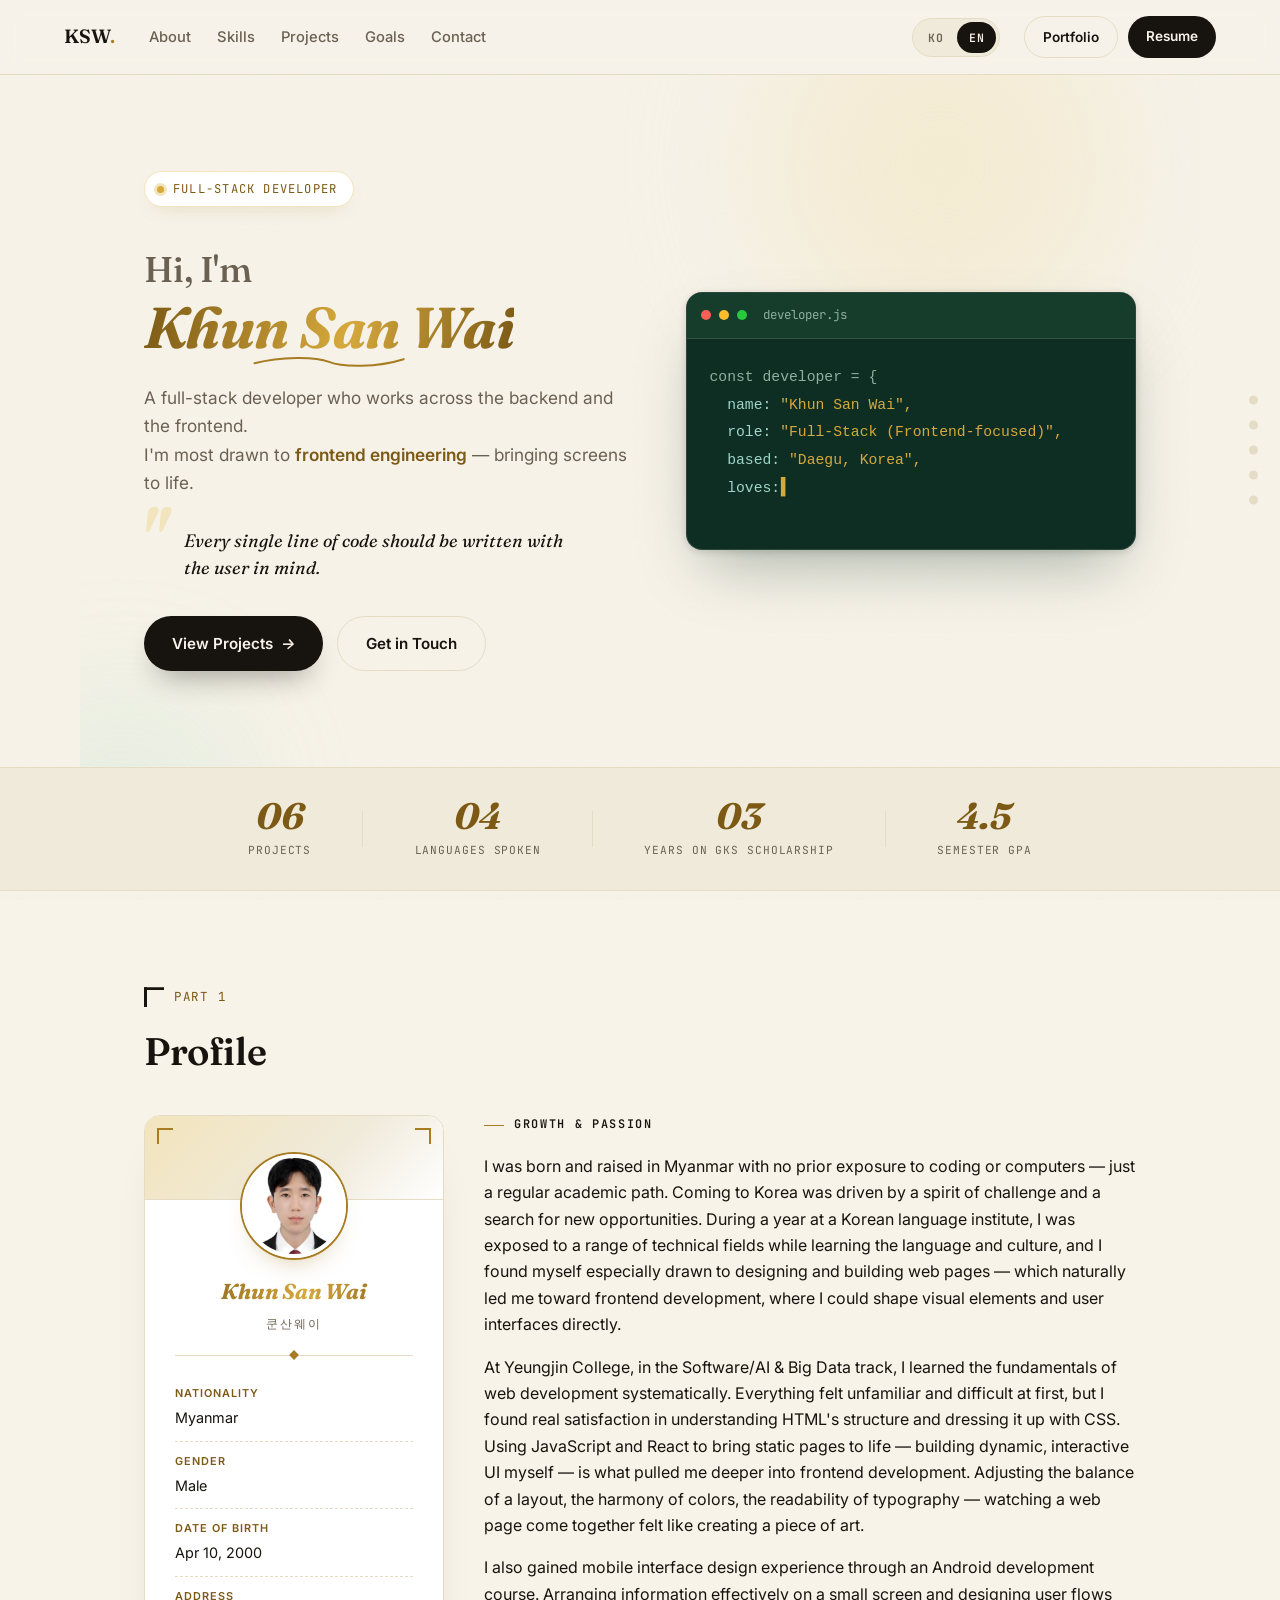
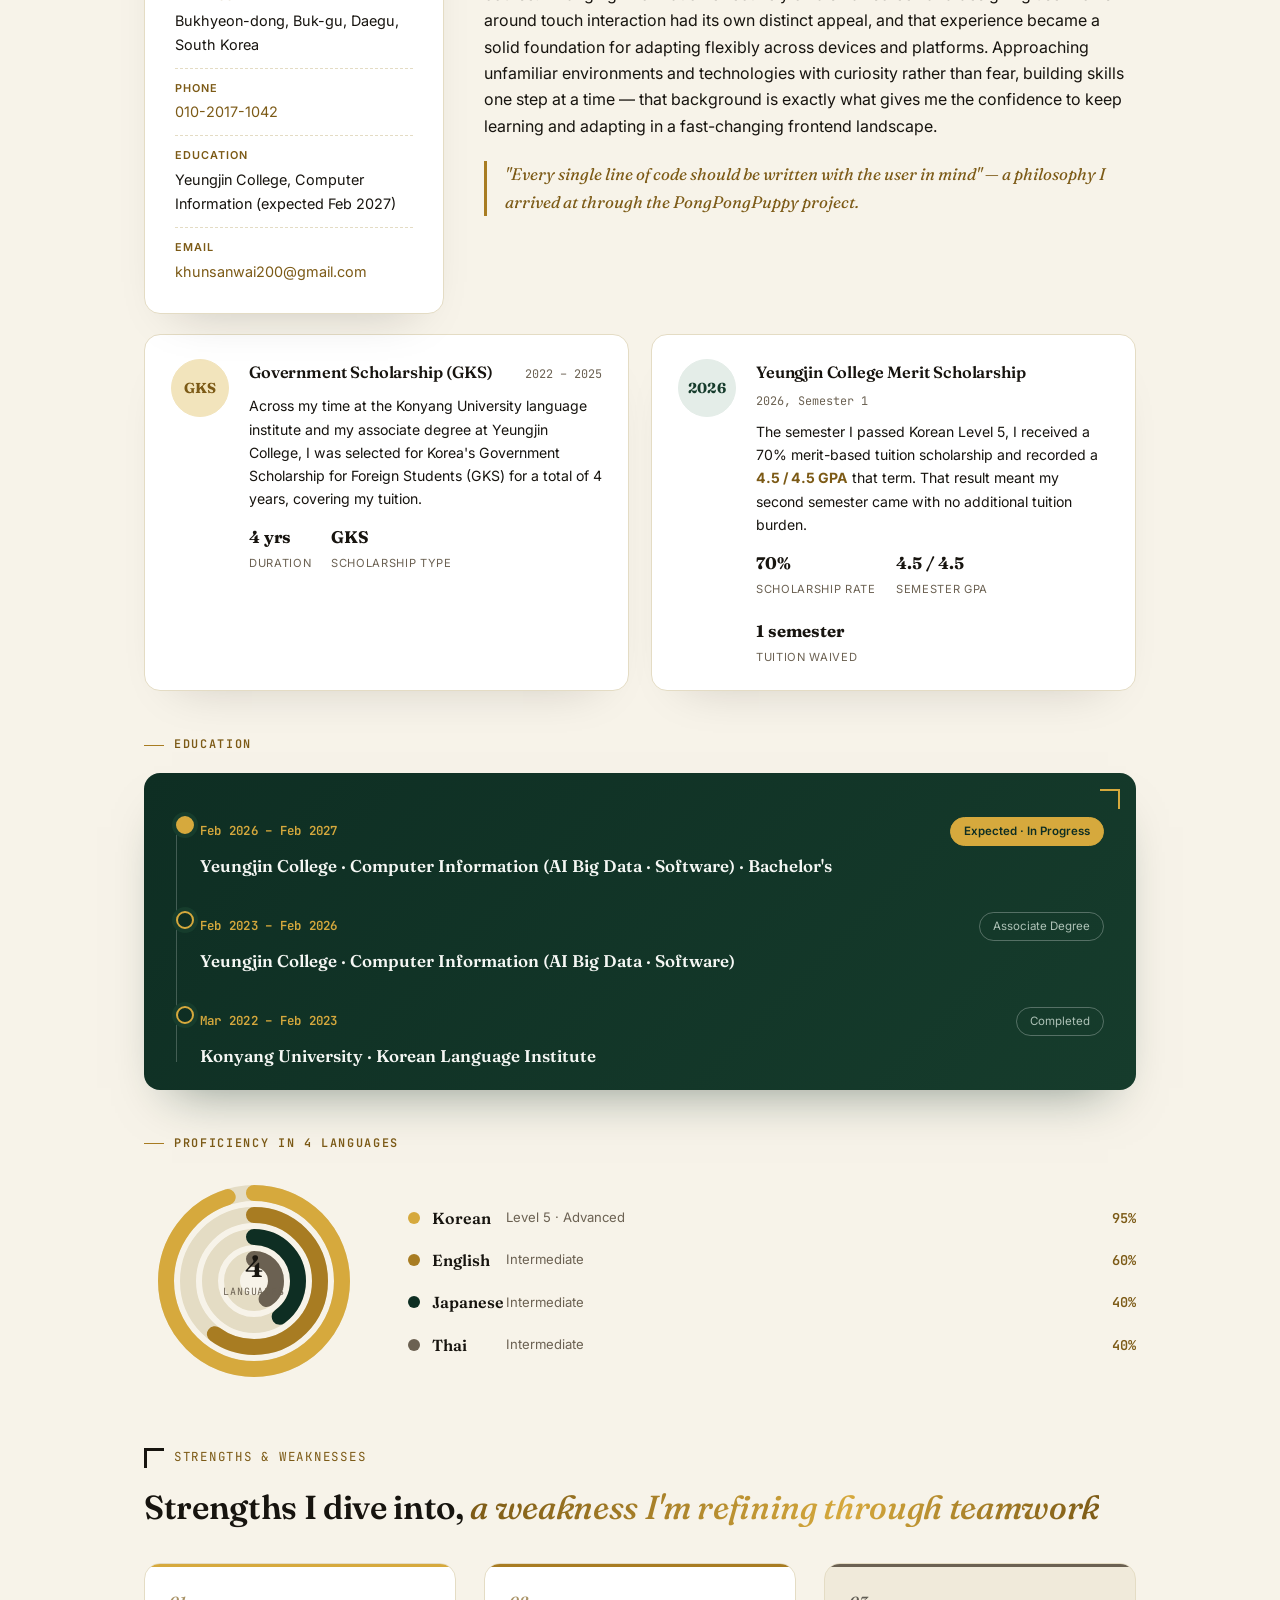
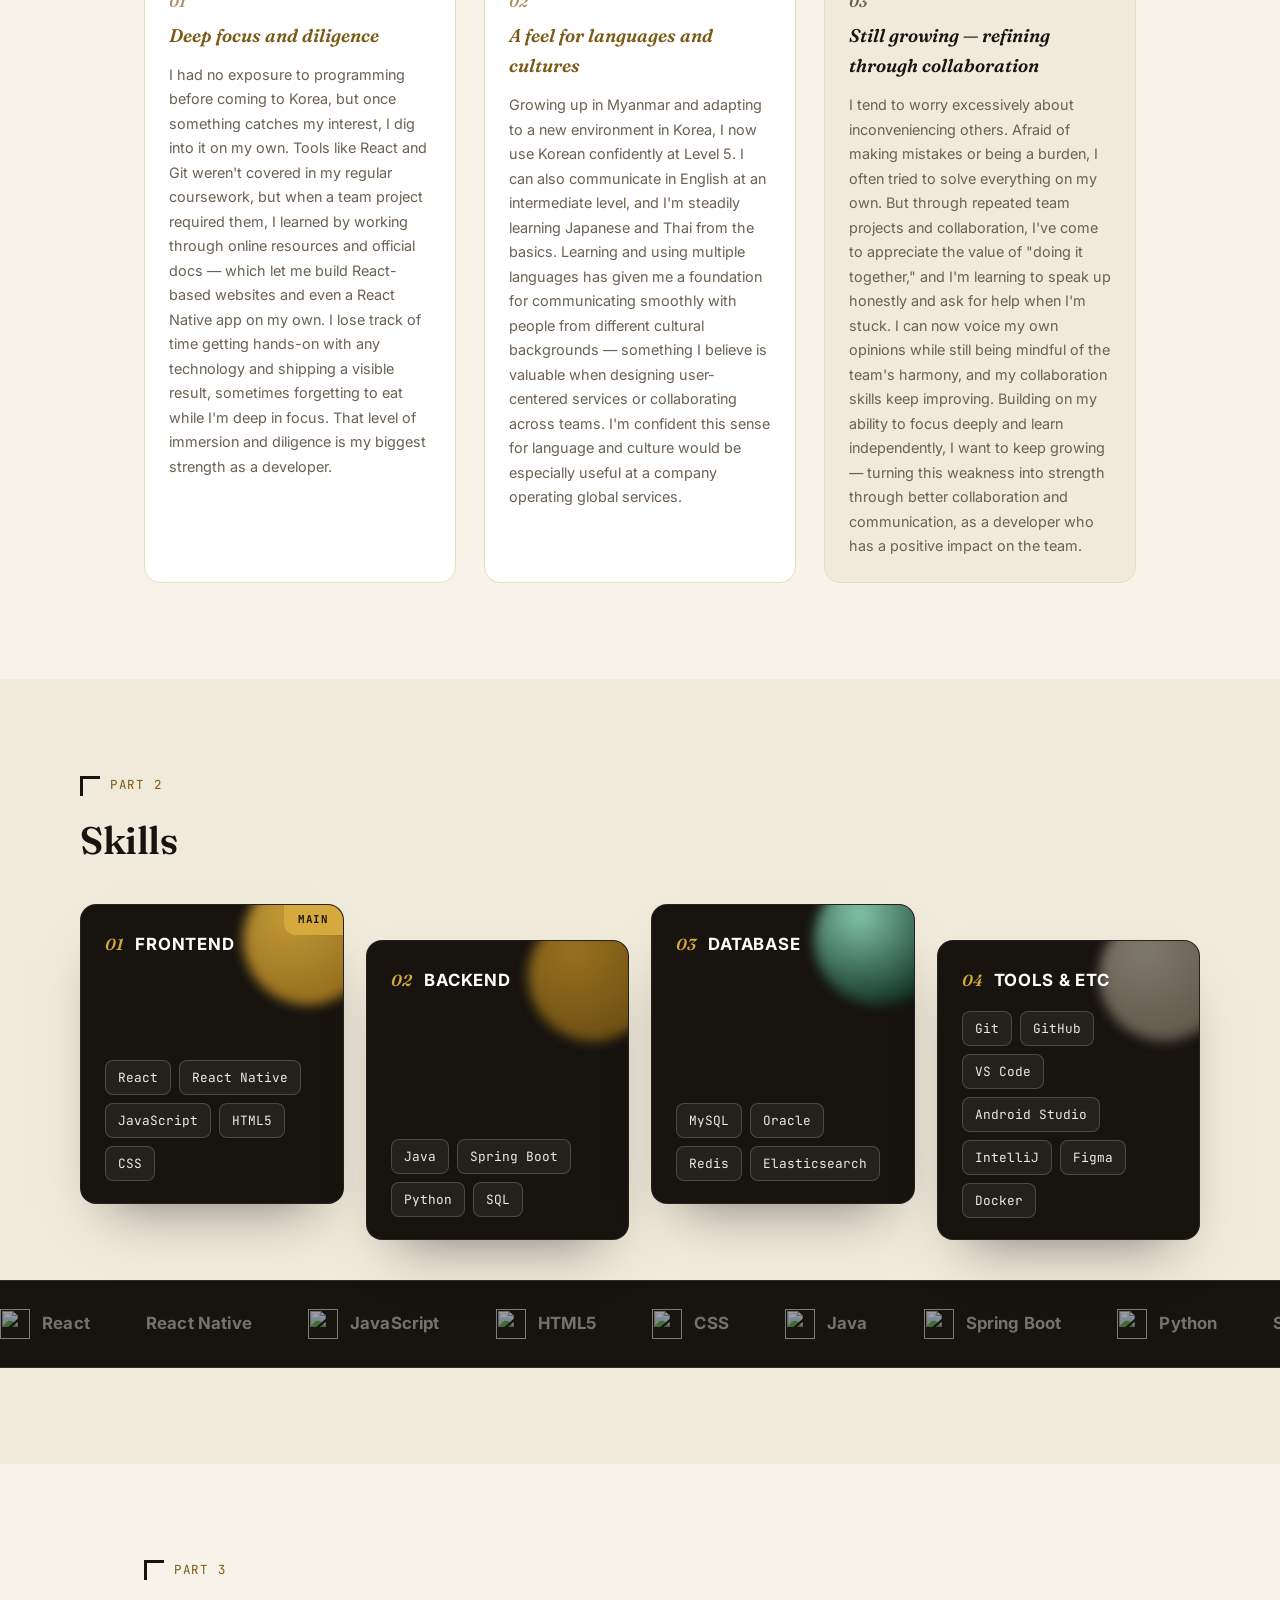
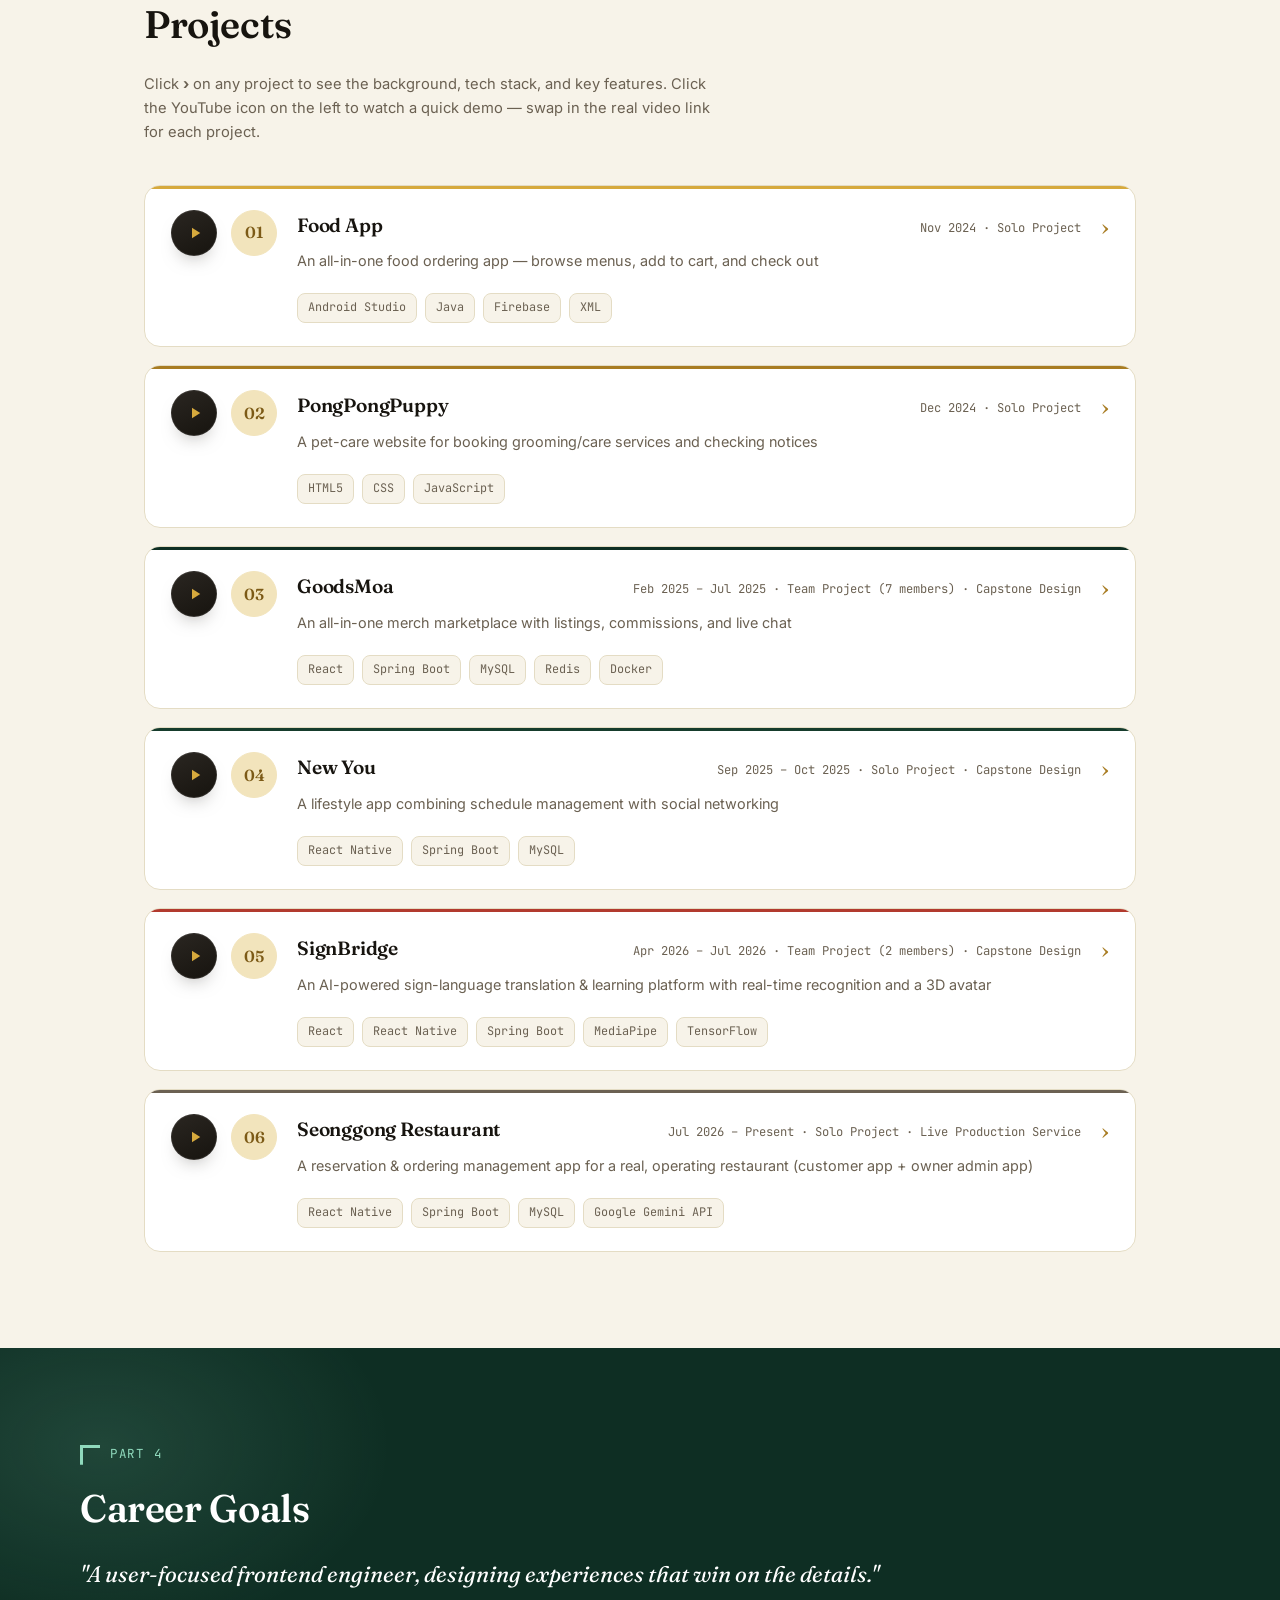
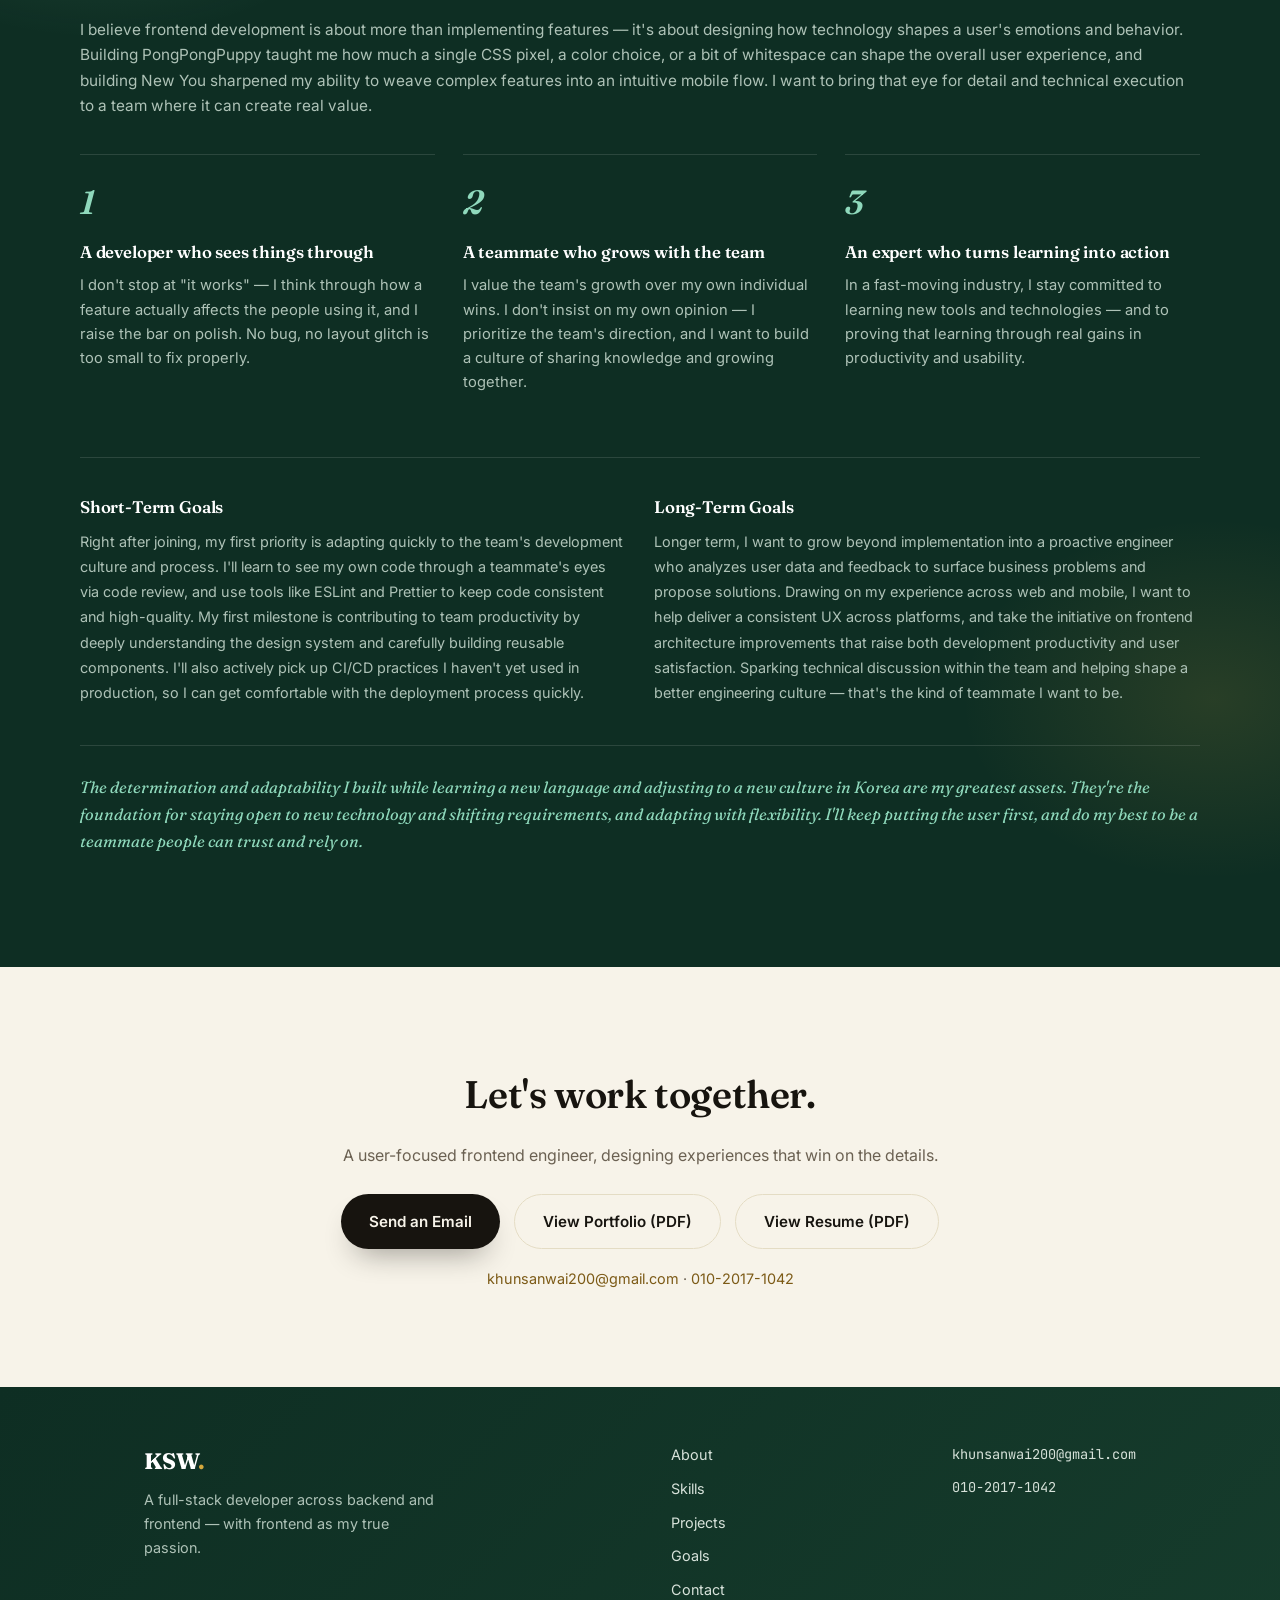
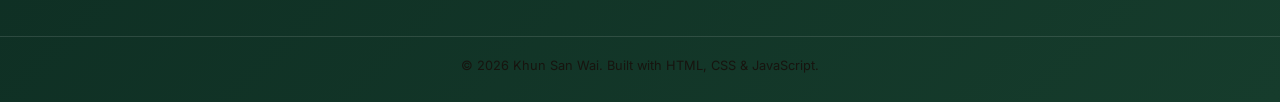
==== en.html @ 529ce0c0 "change profile" ====
<!DOCTYPE html>
<html lang="en">
<head>
<meta charset="UTF-8">
<meta name="viewport" content="width=device-width, initial-scale=1.0">
<title>Khun San Wai — Full-Stack Developer</title>
<meta name="description" content="Khun San Wai — Full-Stack Developer with a strong focus on frontend engineering. Portfolio & Resume.">
<link rel="icon" type="image/svg+xml" href="favicon.svg">
<meta property="og:type" content="website">
<meta property="og:url" content="https://khun1004.github.io/myprofile/en.html">
<meta property="og:title" content="Khun San Wai — Full-Stack Developer">
<meta property="og:description" content="Full-Stack Developer with a strong focus on frontend engineering.">
<meta property="og:image" content="https://khun1004.github.io/myprofile/og-image.png">
<meta property="og:locale" content="en_US">
<meta name="twitter:card" content="summary_large_image">
<meta name="twitter:title" content="Khun San Wai — Full-Stack Developer">
<meta name="twitter:description" content="Full-Stack Developer with a strong focus on frontend engineering.">
<meta name="twitter:image" content="https://khun1004.github.io/myprofile/og-image.png">
<link rel="preconnect" href="https://fonts.googleapis.com">
<link rel="preconnect" href="https://fonts.gstatic.com" crossorigin>
<link href="https://fonts.googleapis.com/css2?family=Fraunces:opsz,wght@9..144,400;9..144,500;9..144,600;9..144,700&family=Inter:wght@400;500;600;700&family=JetBrains+Mono:wght@400;500;600&display=swap" rel="stylesheet">
<link rel="stylesheet" href="style.css">
</head>
<body>

<div class="scroll-progress" id="scrollProgress" aria-hidden="true"></div>
<div class="grain"></div>

<header class="nav" id="nav">
  <a href="#top" class="nav__brand">KSW<span class="nav__brand-dot">.</span></a>
  <nav class="nav__links">
    <a href="#about">About</a>
    <a href="#skills">Skills</a>
    <a href="#projects">Projects</a>
    <a href="#aspiration">Goals</a>
    <a href="#contact">Contact</a>
  </nav>
  <div class="lang-switch">
    <a href="index.html" class="lang-switch__opt">KO</a>
    <a href="en.html" class="lang-switch__opt is-active">EN</a>
  </div>
  <div class="nav__downloads">
    <a href="https://drive.google.com/file/d/1RkxG_004zXCR1A7PBx6ZnnCeV8jpIupQ/view?usp=sharing" target="_blank" rel="noopener" class="nav__cta nav__cta--secondary">Portfolio</a>
    <a href="https://drive.google.com/file/d/1ZYbZ1bSBhgi2fcIjwPLdQ8T_c2jREPcS/view?usp=sharing" target="_blank" rel="noopener" class="nav__cta">Resume</a>
  </div>
  <button class="nav__burger" id="navBurger" aria-label="Open menu" aria-expanded="false">
    <span></span><span></span><span></span>
  </button>
</header>

<div class="mobile-menu" id="mobileMenu">
  <a href="#about">About</a>
  <a href="#skills">Skills</a>
  <a href="#projects">Projects</a>
  <a href="#aspiration">Goals</a>
  <a href="#contact">Contact</a>
  <a href="https://drive.google.com/file/d/1RkxG_004zXCR1A7PBx6ZnnCeV8jpIupQ/view?usp=sharing" target="_blank" rel="noopener" class="mobile-menu__cta">View Portfolio</a>
  <a href="https://drive.google.com/file/d/1ZYbZ1bSBhgi2fcIjwPLdQ8T_c2jREPcS/view?usp=sharing" target="_blank" rel="noopener" class="mobile-menu__cta">View Resume</a>
</div>

<nav class="scroll-dots" aria-label="Section shortcuts">
  <a href="#about" class="scroll-dot" data-dot="about" aria-label="Go to About"></a>
  <a href="#skills" class="scroll-dot" data-dot="skills" aria-label="Go to Skills"></a>
  <a href="#projects" class="scroll-dot" data-dot="projects" aria-label="Go to Projects"></a>
  <a href="#aspiration" class="scroll-dot" data-dot="aspiration" aria-label="Go to Goals"></a>
  <a href="#contact" class="scroll-dot" data-dot="contact" aria-label="Go to Contact"></a>
</nav>

<main id="top">

  <section class="hero">
    <div class="hero__blob hero__blob--a" aria-hidden="true"></div>
    <div class="hero__blob hero__blob--b" aria-hidden="true"></div>
    <div class="hero__text">
      <p class="eyebrow-badge hero__in" style="--d:0"><span class="eyebrow-badge__dot"></span>Full-Stack Developer</p>
      <h1 class="hero__title hero__in" style="--d:1">
        <span class="hero__hi">Hi, I'm</span><br>
        <span class="hero__name">Khun San Wai
          <svg class="hero__swash" viewBox="0 0 220 20" aria-hidden="true"><path d="M2 12C40 2 90 2 110 10C130 18 180 18 218 6" /></svg>
        </span>
      </h1>
      <p class="hero__desc hero__in" style="--d:2">
        A full-stack developer who works across the backend and the frontend.<br>
        I'm most drawn to <strong>frontend engineering</strong> — bringing screens to life.
      </p>
      <div class="hero__quote hero__in" style="--d:2">
        <span class="hero__quote-mark" aria-hidden="true">"</span>
        <p class="hero__tagline">Every single line of code should be written with the user in mind.</p>
      </div>
      <div class="hero__actions hero__in" style="--d:3">
        <a href="#projects" class="btn btn--primary"><span>View Projects</span><i class="btn__arrow" aria-hidden="true">→</i></a>
        <a href="#contact" class="btn btn--ghost"><span>Get in Touch</span></a>
      </div>
    </div>

    <div class="hero__code hero__in" style="--d:2" aria-hidden="true">
      <div class="code-window">
        <div class="code-window__bar">
          <span class="dot dot--r"></span><span class="dot dot--y"></span><span class="dot dot--g"></span>
          <span class="code-window__title">developer.js</span>
        </div>
        <pre class="code-window__body"><code id="typedCode"></code><span class="cursor">▌</span></pre>
      </div>
    </div>
  </section>

  <section class="stats-strip reveal" aria-label="Key stats">
    <div class="stats-strip__inner">
      <div class="stat-block">
        <span class="stat-block__num">06</span>
        <span class="stat-block__label">Projects</span>
      </div>
      <div class="stats-strip__divider" aria-hidden="true"></div>
      <div class="stat-block">
        <span class="stat-block__num">04</span>
        <span class="stat-block__label">Languages Spoken</span>
      </div>
      <div class="stats-strip__divider" aria-hidden="true"></div>
      <div class="stat-block">
        <span class="stat-block__num">03</span>
        <span class="stat-block__label">Years on GKS Scholarship</span>
      </div>
      <div class="stats-strip__divider" aria-hidden="true"></div>
      <div class="stat-block">
        <span class="stat-block__num">4.5</span>
        <span class="stat-block__label">Semester GPA</span>
      </div>
    </div>
  </section>

  <section class="section" id="about">
    <div class="section__head reveal">
      <p class="eyebrow"><span class="bracket" aria-hidden="true"></span>Part 1</p>
      <h2>Profile</h2>
    </div>

    <div class="about__grid">
      <div class="about__card reveal">
        <div class="about__card-top">
          <span class="about__corner about__corner--tl" aria-hidden="true"></span>
          <span class="about__corner about__corner--tr" aria-hidden="true"></span>
        </div>
        <div class="about__card-body">
          <div class="avatar">
            <img src="profile.jpg" alt="Khun San Wai profile photo">
          </div>
          <h3>Khun San Wai</h3>
          <span class="about__en">쿤산웨이</span>
          <div class="about__divider" aria-hidden="true"></div>
          <ul class="about__meta">
            <li><span>Nationality</span>Myanmar</li>
            <li><span>Gender</span>Male</li>
            <li><span>Date of Birth</span>Apr 10, 2000</li>
            <li><span>Address</span>Bukhyeon-dong, Buk-gu, Daegu, South Korea</li>
            <li><span>Phone</span><a href="tel:010-2017-1042">010-2017-1042</a></li>
            <li><span>Education</span>Yeungjin College, Computer Information (expected Feb 2027)</li>
            <li><span>Email</span><a href="mailto:khunsanwai200@gmail.com">khunsanwai200@gmail.com</a></li>
          </ul>
        </div>
      </div>

      <div class="about__story reveal">
        <p class="about-subhead">Growth & Passion</p>
        <p>
          I was born and raised in Myanmar with no prior exposure to coding or computers — just a regular
          academic path. Coming to Korea was driven by a spirit of challenge and a search for new
          opportunities. During a year at a Korean language institute, I was exposed to a range of
          technical fields while learning the language and culture, and I found myself especially drawn
          to designing and building web pages — which naturally led me toward frontend development, where
          I could shape visual elements and user interfaces directly.
        </p>
        <p>
          At Yeungjin College, in the Software/AI &amp; Big Data track, I learned the fundamentals of web
          development systematically. Everything felt unfamiliar and difficult at first, but I found real
          satisfaction in understanding HTML's structure and dressing it up with CSS. Using JavaScript and
          React to bring static pages to life — building dynamic, interactive UI myself — is what pulled
          me deeper into frontend development. Adjusting the balance of a layout, the harmony of colors,
          the readability of typography — watching a web page come together felt like creating a piece of
          art.
        </p>
        <p>
          I also gained mobile interface design experience through an Android development course.
          Arranging information effectively on a small screen and designing user flows around touch
          interaction had its own distinct appeal, and that experience became a solid foundation for
          adapting flexibly across devices and platforms. Approaching unfamiliar environments and
          technologies with curiosity rather than fear, building skills one step at a time — that
          background is exactly what gives me the confidence to keep learning and adapting in a
          fast-changing frontend landscape.
        </p>
        <p class="quote">
          "Every single line of code should be written with the user in mind" — a philosophy I arrived at through the PongPongPuppy project.
        </p>
      </div>
    </div>

    <div class="scholarship-grid reveal">
      <div class="scholarship__card">
        <div class="scholarship__badge scholarship__badge--gks">GKS</div>
        <div class="scholarship__body">
          <div class="scholarship__top">
            <h3>Government Scholarship (GKS)</h3>
            <span class="scholarship__period">2022 – 2025</span>
          </div>
          <p>
            Across my time at the Konyang University language institute and my associate degree at
            Yeungjin College, I was selected for Korea's Government Scholarship for Foreign Students
            (GKS) for a total of 4 years, covering my tuition.
          </p>
          <div class="scholarship__stats">
            <div class="scholarship__stat"><b>4 yrs</b><span>Duration</span></div>
            <div class="scholarship__stat"><b>GKS</b><span>Scholarship Type</span></div>
          </div>
        </div>
      </div>

      <div class="scholarship__card">
        <div class="scholarship__badge scholarship__badge--school">2026</div>
        <div class="scholarship__body">
          <div class="scholarship__top">
            <h3>Yeungjin College Merit Scholarship</h3>
            <span class="scholarship__period">2026, Semester 1</span>
          </div>
          <p>
            The semester I passed Korean Level 5, I received a 70% merit-based tuition scholarship and
            recorded a <strong>4.5 / 4.5 GPA</strong> that term. That result meant my second semester
            came with no additional tuition burden.
          </p>
          <div class="scholarship__stats">
            <div class="scholarship__stat"><b>70%</b><span>Scholarship Rate</span></div>
            <div class="scholarship__stat"><b>4.5 / 4.5</b><span>Semester GPA</span></div>
            <div class="scholarship__stat"><b>1 semester</b><span>Tuition Waived</span></div>
          </div>
        </div>
      </div>
    </div>

    <p class="about-subhead reveal">Education</p>
    <div class="edu reveal">
      <div class="edu__row">
        <span class="edu__period">Feb 2026 – Feb 2027</span>
        <span class="edu__name">Yeungjin College · Computer Information (AI Big Data · Software) · Bachelor's</span>
        <span class="edu__tag edu__tag--now">Expected · In Progress</span>
      </div>
      <div class="edu__row">
        <span class="edu__period">Feb 2023 – Feb 2026</span>
        <span class="edu__name">Yeungjin College · Computer Information (AI Big Data · Software)</span>
        <span class="edu__tag">Associate Degree</span>
      </div>
      <div class="edu__row">
        <span class="edu__period">Mar 2022 – Feb 2023</span>
        <span class="edu__name">Konyang University · Korean Language Institute</span>
        <span class="edu__tag">Completed</span>
      </div>
    </div>

    <div class="lang-chart reveal">
      <p class="about-subhead">Proficiency in 4 Languages</p>
      <div class="lang-chart__body">
        <svg class="lang-rings" viewBox="0 0 220 220" role="img" aria-label="Language proficiency donut chart">
          <circle class="lang-track" cx="110" cy="110" r="88"/>
          <circle class="lang-track" cx="110" cy="110" r="66"/>
          <circle class="lang-track" cx="110" cy="110" r="44"/>
          <circle class="lang-track" cx="110" cy="110" r="22"/>

          <circle class="lang-ring" cx="110" cy="110" r="88" data-value="95" style="stroke:var(--gold-bright)" transform="rotate(-90 110 110)"/>
          <circle class="lang-ring" cx="110" cy="110" r="66" data-value="60" style="stroke:var(--gold)" transform="rotate(-90 110 110)"/>
          <circle class="lang-ring" cx="110" cy="110" r="44" data-value="40" style="stroke:var(--forest)" transform="rotate(-90 110 110)"/>
          <circle class="lang-ring" cx="110" cy="110" r="22" data-value="40" style="stroke:var(--ink-soft)" transform="rotate(-90 110 110)"/>

          <text x="110" y="106" class="lang-rings__num">4</text>
          <text x="110" y="124" class="lang-rings__caption">Languages</text>
        </svg>

        <ul class="lang-legend">
          <li>
            <span class="lang-legend__dot" style="background:var(--gold-bright)"></span>
            <span class="lang-legend__name">Korean</span>
            <span class="lang-legend__level">Level 5 · Advanced</span>
            <span class="lang-legend__pct">95%</span>
          </li>
          <li>
            <span class="lang-legend__dot" style="background:var(--gold)"></span>
            <span class="lang-legend__name">English</span>
            <span class="lang-legend__level">Intermediate</span>
            <span class="lang-legend__pct">60%</span>
          </li>
          <li>
            <span class="lang-legend__dot" style="background:var(--forest)"></span>
            <span class="lang-legend__name">Japanese</span>
            <span class="lang-legend__level">Intermediate</span>
            <span class="lang-legend__pct">40%</span>
          </li>
          <li>
            <span class="lang-legend__dot" style="background:var(--ink-soft)"></span>
            <span class="lang-legend__name">Thai</span>
            <span class="lang-legend__level">Intermediate</span>
            <span class="lang-legend__pct">40%</span>
          </li>
        </ul>
      </div>
    </div>

    <div class="section__head reveal" style="margin-top: 56px;">
      <p class="eyebrow"><span class="bracket" aria-hidden="true"></span>Strengths & Weaknesses</p>
      <h2 class="strengths-heading" style="font-size: clamp(1.5rem, 2.6vw, 2.1rem);"><span class="strengths-heading__strong">Strengths I dive into</span>, <span class="strengths-heading__soft">a weakness I'm refining through teamwork</span></h2>
    </div>

    <div class="strengths reveal">
      <div class="strength">
        <span class="strength__num">01</span>
        <span class="strength__mark">Deep focus and diligence</span>
        <p>I had no exposure to programming before coming to Korea, but once something catches my
        interest, I dig into it on my own. Tools like React and Git weren't covered in my regular
        coursework, but when a team project required them, I learned by working through online resources
        and official docs — which let me build React-based websites and even a React Native app on my
        own. I lose track of time getting hands-on with any technology and shipping a visible result,
        sometimes forgetting to eat while I'm deep in focus. That level of immersion and diligence is my
        biggest strength as a developer.</p>
      </div>
      <div class="strength">
        <span class="strength__num">02</span>
        <span class="strength__mark">A feel for languages and cultures</span>
        <p>Growing up in Myanmar and adapting to a new environment in Korea, I now use Korean confidently
        at Level 5. I can also communicate in English at an intermediate level, and I'm steadily learning
        Japanese and Thai from the basics. Learning and using multiple languages has given me a foundation
        for communicating smoothly with people from different cultural backgrounds — something I believe
        is valuable when designing user-centered services or collaborating across teams. I'm confident
        this sense for language and culture would be especially useful at a company operating global
        services.</p>
      </div>
      <div class="strength strength--growth">
        <span class="strength__num">03</span>
        <span class="strength__mark">Still growing — refining through collaboration</span>
        <p>I tend to worry excessively about inconveniencing others. Afraid of making mistakes or being a
        burden, I often tried to solve everything on my own. But through repeated team projects and
        collaboration, I've come to appreciate the value of "doing it together," and I'm learning to speak
        up honestly and ask for help when I'm stuck. I can now voice my own opinions while still being
        mindful of the team's harmony, and my collaboration skills keep improving. Building on my ability
        to focus deeply and learn independently, I want to keep growing — turning this weakness into
        strength through better collaboration and communication, as a developer who has a positive impact
        on the team.</p>
      </div>
    </div>
  </section>

  <section class="section section--tint" id="skills">
    <div class="section__head reveal">
      <p class="eyebrow"><span class="bracket" aria-hidden="true"></span>Part 2</p>
      <h2>Skills</h2>
    </div>

    <div class="skills reveal">
      <div class="skill-card skill-card--a">
        <span class="skill-card__badge">MAIN</span>
        <div class="skill-card__orb" aria-hidden="true"></div>
        <div class="skill-card__head">
          <span class="skill-card__num">01</span>
          <h3>Frontend</h3>
        </div>
        <div class="chips chips--outline">
          <span class="chip">React</span>
          <span class="chip">React Native</span>
          <span class="chip">JavaScript</span>
          <span class="chip">HTML5</span>
          <span class="chip">CSS</span>
        </div>
      </div>
      <div class="skill-card skill-card--b">
        <div class="skill-card__orb" aria-hidden="true"></div>
        <div class="skill-card__head">
          <span class="skill-card__num">02</span>
          <h3>Backend</h3>
        </div>
        <div class="chips chips--outline">
          <span class="chip">Java</span>
          <span class="chip">Spring Boot</span>
          <span class="chip">Python</span>
          <span class="chip">SQL</span>
        </div>
      </div>
      <div class="skill-card skill-card--c">
        <div class="skill-card__orb" aria-hidden="true"></div>
        <div class="skill-card__head">
          <span class="skill-card__num">03</span>
          <h3>Database</h3>
        </div>
        <div class="chips chips--outline">
          <span class="chip">MySQL</span>
          <span class="chip">Oracle</span>
          <span class="chip">Redis</span>
          <span class="chip">Elasticsearch</span>
        </div>
      </div>
      <div class="skill-card skill-card--d">
        <div class="skill-card__orb" aria-hidden="true"></div>
        <div class="skill-card__head">
          <span class="skill-card__num">04</span>
          <h3>Tools &amp; ETC</h3>
        </div>
        <div class="chips chips--outline">
          <span class="chip">Git</span>
          <span class="chip">GitHub</span>
          <span class="chip">VS Code</span>
          <span class="chip">Android Studio</span>
          <span class="chip">IntelliJ</span>
          <span class="chip">Figma</span>
          <span class="chip">Docker</span>
        </div>
      </div>
    </div>

    <div class="tech-marquee reveal">
      <div class="tech-marquee__track">
        <span class="tech-marquee__item"><img class="tech-marquee__icon" src="https://cdn.simpleicons.org/react/B8B4A8" alt="" loading="lazy"><span class="tech-marquee__label">React</span></span>
        <span class="tech-marquee__item"><span class="tech-marquee__label">React Native</span></span>
        <span class="tech-marquee__item"><img class="tech-marquee__icon" src="https://cdn.simpleicons.org/javascript/B8B4A8" alt="" loading="lazy"><span class="tech-marquee__label">JavaScript</span></span>
        <span class="tech-marquee__item"><img class="tech-marquee__icon" src="https://cdn.simpleicons.org/html5/B8B4A8" alt="" loading="lazy"><span class="tech-marquee__label">HTML5</span></span>
        <span class="tech-marquee__item"><img class="tech-marquee__icon" src="https://cdn.simpleicons.org/css/B8B4A8" alt="" loading="lazy"><span class="tech-marquee__label">CSS</span></span>
        <span class="tech-marquee__item"><img class="tech-marquee__icon" src="https://cdn.simpleicons.org/openjdk/B8B4A8" alt="" loading="lazy"><span class="tech-marquee__label">Java</span></span>
        <span class="tech-marquee__item"><img class="tech-marquee__icon" src="https://cdn.simpleicons.org/springboot/B8B4A8" alt="" loading="lazy"><span class="tech-marquee__label">Spring Boot</span></span>
        <span class="tech-marquee__item"><img class="tech-marquee__icon" src="https://cdn.simpleicons.org/python/B8B4A8" alt="" loading="lazy"><span class="tech-marquee__label">Python</span></span>
        <span class="tech-marquee__item"><span class="tech-marquee__label">SQL</span></span>
        <span class="tech-marquee__item"><img class="tech-marquee__icon" src="https://cdn.simpleicons.org/mysql/B8B4A8" alt="" loading="lazy"><span class="tech-marquee__label">MySQL</span></span>
        <span class="tech-marquee__item"><span class="tech-marquee__label">Oracle</span></span>
        <span class="tech-marquee__item"><img class="tech-marquee__icon" src="https://cdn.simpleicons.org/redis/B8B4A8" alt="" loading="lazy"><span class="tech-marquee__label">Redis</span></span>
        <span class="tech-marquee__item"><img class="tech-marquee__icon" src="https://cdn.simpleicons.org/elasticsearch/B8B4A8" alt="" loading="lazy"><span class="tech-marquee__label">Elasticsearch</span></span>
        <span class="tech-marquee__item"><img class="tech-marquee__icon" src="https://cdn.simpleicons.org/git/B8B4A8" alt="" loading="lazy"><span class="tech-marquee__label">Git</span></span>
        <span class="tech-marquee__item"><img class="tech-marquee__icon" src="https://cdn.simpleicons.org/github/B8B4A8" alt="" loading="lazy"><span class="tech-marquee__label">GitHub</span></span>
        <span class="tech-marquee__item"><span class="tech-marquee__label">VS Code</span></span>
        <span class="tech-marquee__item"><img class="tech-marquee__icon" src="https://cdn.simpleicons.org/androidstudio/B8B4A8" alt="" loading="lazy"><span class="tech-marquee__label">Android Studio</span></span>
        <span class="tech-marquee__item"><img class="tech-marquee__icon" src="https://cdn.simpleicons.org/intellijidea/B8B4A8" alt="" loading="lazy"><span class="tech-marquee__label">IntelliJ</span></span>
        <span class="tech-marquee__item"><img class="tech-marquee__icon" src="https://cdn.simpleicons.org/figma/B8B4A8" alt="" loading="lazy"><span class="tech-marquee__label">Figma</span></span>
        <span class="tech-marquee__item"><img class="tech-marquee__icon" src="https://cdn.simpleicons.org/docker/B8B4A8" alt="" loading="lazy"><span class="tech-marquee__label">Docker</span></span>
        <span class="tech-marquee__item" aria-hidden="true"><img class="tech-marquee__icon" src="https://cdn.simpleicons.org/react/B8B4A8" alt="" loading="lazy"><span class="tech-marquee__label">React</span></span>
        <span class="tech-marquee__item" aria-hidden="true"><span class="tech-marquee__label">React Native</span></span>
        <span class="tech-marquee__item" aria-hidden="true"><img class="tech-marquee__icon" src="https://cdn.simpleicons.org/javascript/B8B4A8" alt="" loading="lazy"><span class="tech-marquee__label">JavaScript</span></span>
        <span class="tech-marquee__item" aria-hidden="true"><img class="tech-marquee__icon" src="https://cdn.simpleicons.org/html5/B8B4A8" alt="" loading="lazy"><span class="tech-marquee__label">HTML5</span></span>
        <span class="tech-marquee__item" aria-hidden="true"><img class="tech-marquee__icon" src="https://cdn.simpleicons.org/css/B8B4A8" alt="" loading="lazy"><span class="tech-marquee__label">CSS</span></span>
        <span class="tech-marquee__item" aria-hidden="true"><img class="tech-marquee__icon" src="https://cdn.simpleicons.org/openjdk/B8B4A8" alt="" loading="lazy"><span class="tech-marquee__label">Java</span></span>
        <span class="tech-marquee__item" aria-hidden="true"><img class="tech-marquee__icon" src="https://cdn.simpleicons.org/springboot/B8B4A8" alt="" loading="lazy"><span class="tech-marquee__label">Spring Boot</span></span>
        <span class="tech-marquee__item" aria-hidden="true"><img class="tech-marquee__icon" src="https://cdn.simpleicons.org/python/B8B4A8" alt="" loading="lazy"><span class="tech-marquee__label">Python</span></span>
        <span class="tech-marquee__item" aria-hidden="true"><span class="tech-marquee__label">SQL</span></span>
        <span class="tech-marquee__item" aria-hidden="true"><img class="tech-marquee__icon" src="https://cdn.simpleicons.org/mysql/B8B4A8" alt="" loading="lazy"><span class="tech-marquee__label">MySQL</span></span>
        <span class="tech-marquee__item" aria-hidden="true"><span class="tech-marquee__label">Oracle</span></span>
        <span class="tech-marquee__item" aria-hidden="true"><img class="tech-marquee__icon" src="https://cdn.simpleicons.org/redis/B8B4A8" alt="" loading="lazy"><span class="tech-marquee__label">Redis</span></span>
        <span class="tech-marquee__item" aria-hidden="true"><img class="tech-marquee__icon" src="https://cdn.simpleicons.org/elasticsearch/B8B4A8" alt="" loading="lazy"><span class="tech-marquee__label">Elasticsearch</span></span>
        <span class="tech-marquee__item" aria-hidden="true"><img class="tech-marquee__icon" src="https://cdn.simpleicons.org/git/B8B4A8" alt="" loading="lazy"><span class="tech-marquee__label">Git</span></span>
        <span class="tech-marquee__item" aria-hidden="true"><img class="tech-marquee__icon" src="https://cdn.simpleicons.org/github/B8B4A8" alt="" loading="lazy"><span class="tech-marquee__label">GitHub</span></span>
        <span class="tech-marquee__item" aria-hidden="true"><span class="tech-marquee__label">VS Code</span></span>
        <span class="tech-marquee__item" aria-hidden="true"><img class="tech-marquee__icon" src="https://cdn.simpleicons.org/androidstudio/B8B4A8" alt="" loading="lazy"><span class="tech-marquee__label">Android Studio</span></span>
        <span class="tech-marquee__item" aria-hidden="true"><img class="tech-marquee__icon" src="https://cdn.simpleicons.org/intellijidea/B8B4A8" alt="" loading="lazy"><span class="tech-marquee__label">IntelliJ</span></span>
        <span class="tech-marquee__item" aria-hidden="true"><img class="tech-marquee__icon" src="https://cdn.simpleicons.org/figma/B8B4A8" alt="" loading="lazy"><span class="tech-marquee__label">Figma</span></span>
        <span class="tech-marquee__item" aria-hidden="true"><img class="tech-marquee__icon" src="https://cdn.simpleicons.org/docker/B8B4A8" alt="" loading="lazy"><span class="tech-marquee__label">Docker</span></span>

      </div>
    </div>
  </section>

  <!-- PROJECTS -->
  <section class="section" id="projects">
    <div class="section__head reveal">
      <p class="eyebrow"><span class="bracket" aria-hidden="true"></span>Part 3</p>
      <h2>Projects</h2>
      <p class="section__sub">Click <strong>›</strong> on any project to see the background, tech stack, and key features.
      Click the YouTube icon on the left to watch a quick demo — swap in the real video link for each project.</p>
    </div>

    <div class="timeline">

      <!-- 01 Food App -->
      <article class="case reveal" data-case="1">
        <div class="case__head-row">
          <a class="case__yt" href="https://youtu.be/0pTlbLiGUMY?si=NBWIWX4-NhQRRaYW" target="_blank" rel="noopener" aria-label="Watch Food App demo video">
            <svg viewBox="0 0 24 24" aria-hidden="true"><path d="M8 5v14l11-7z"/></svg>
          </a>
          <button class="case__head" aria-expanded="false" aria-controls="case-detail-1">
            <span class="case__index">01</span>
            <span class="case__title-group">
              <span class="case__top-row">
                <h3>Food App</h3>
                <span class="case__period">Nov 2024 · Solo Project</span>
              </span>
              <span class="case__summary">An all-in-one food ordering app — browse menus, add to cart, and check out</span>
              <div class="chips chips--sm">
                <span class="chip">Android Studio</span><span class="chip">Java</span><span class="chip">Firebase</span><span class="chip">XML</span>
              </div>
            </span>
            <span class="case__chevron" aria-hidden="true">›</span>
          </button>
        </div>
        <div class="case__detail" id="case-detail-1">
          <div class="case__detail-inner">
            <div class="case__meta-row">
              <span>Duration · Nov 2024 – Nov 2024</span>
              <span>Team Size · Solo Project</span>
              <span>Role · Full-Stack (Firebase, Backend/Frontend)</span>
            </div>
            <div class="case__block">
              <h4>Background</h4>
              <p>As delivery services and dining-out culture spread rapidly, users found it inconvenient
              to bounce between multiple apps just to compare and order food. To solve this, I built an
              integrated food-ordering system that lets users browse menus at a glance and complete an
              order with ease — simplifying the ordering flow and delivering a fast, intuitive experience
              through real-time data sync.</p>
            </div>
            <div class="case__block">
              <h4>Tech Stack</h4>
              <ul class="case__stack">
                <li><b>Environment</b> Android Studio</li>
                <li><b>Language</b> Java</li>
                <li><b>UI</b> XML Layout</li>
                <li><b>Database</b> Firebase Realtime Database</li>
                <li><b>Architecture</b> MVC Layout</li>
              </ul>
            </div>
            <div class="case__block">
              <h4>Key Features</h4>
              <ul class="case__features">
                <li>Browse menu items with price, description, and image details</li>
                <li>Add to cart, edit, and remove items</li>
                <li>Real-time order storage via Firebase Realtime Database</li>
                <li>Order history for easy re-ordering</li>
              </ul>
            </div>
            <div class="case__links">
              <a href="https://youtu.be/0pTlbLiGUMY?si=NBWIWX4-NhQRRaYW" target="_blank" rel="noopener" class="case__link case__link--video">
                <svg viewBox="0 0 24 24" aria-hidden="true"><path d="M8 5v14l11-7z"/></svg>
                Watch demo video ↗
              </a>
            </div>
          </div>
        </div>
      </article>

      <!-- 02 PongPongPuppy -->
      <article class="case reveal" data-case="2">
        <div class="case__head-row">
          <a class="case__yt" href="https://youtu.be/V0SfwR1NP9s?si=Y4j89GzvDV3NnYWf" target="_blank" rel="noopener" aria-label="Watch PongPongPuppy demo video">
            <svg viewBox="0 0 24 24" aria-hidden="true"><path d="M8 5v14l11-7z"/></svg>
          </a>
          <button class="case__head" aria-expanded="false" aria-controls="case-detail-2">
            <span class="case__index">02</span>
            <span class="case__title-group">
              <span class="case__top-row">
                <h3>PongPongPuppy</h3>
                <span class="case__period">Dec 2024 · Solo Project</span>
              </span>
              <span class="case__summary">A pet-care website for booking grooming/care services and checking notices</span>
              <div class="chips chips--sm">
                <span class="chip">HTML5</span><span class="chip">CSS</span><span class="chip">JavaScript</span>
              </div>
            </span>
            <span class="case__chevron" aria-hidden="true">›</span>
          </button>
        </div>
        <div class="case__detail" id="case-detail-2">
          <div class="case__detail-inner">
            <div class="case__meta-row">
              <span>Duration · Dec 2024 – Dec 2024</span>
              <span>Team Size · Solo Project</span>
              <span>Role · Full ownership — planning, design, and frontend</span>
            </div>
            <div class="case__block">
              <h4>Background</h4>
              <p>Pet owners needed a more convenient, intuitive way to book grooming/care services and
              stay on top of notices. Focusing especially on mobile accessibility and usability, I planned,
              designed, and built a website with a warm, user-friendly UI end-to-end — from concept to
              deployment.</p>
            </div>
            <div class="case__block">
              <h4>Tech Stack</h4>
              <ul class="case__stack">
                <li><b>Environment</b> VS Code</li>
                <li><b>Language</b> HTML, CSS, JavaScript</li>
                <li><b>Styling/Layout</b> Flexbox, Grid, responsive design, transition/keyframes animation</li>
              </ul>
            </div>
            <div class="case__block">
              <h4>Key Features</h4>
              <ul class="case__features">
                <li>Booking — reserve grooming/care services, view and cancel bookings</li>
                <li>Notices — announcements, events, and pet-related news</li>
                <li>UX polish — intuitive UI and responsive design across desktop and mobile</li>
              </ul>
            </div>
            <div class="case__links">
              <a href="https://youtu.be/V0SfwR1NP9s?si=Y4j89GzvDV3NnYWf" target="_blank" rel="noopener" class="case__link case__link--video">
                <svg viewBox="0 0 24 24" aria-hidden="true"><path d="M8 5v14l11-7z"/></svg>
                Watch demo video ↗
              </a>
            </div>
          </div>
        </div>
      </article>

      <!-- 03 GoodsMoa -->
      <article class="case reveal" data-case="3">
        <div class="case__head-row">
          <a class="case__yt" href="https://youtu.be/NCbTA5UfML8?si=jJUW_wAbNiptDVzT" target="_blank" rel="noopener" aria-label="Watch GoodsMoa demo video">
            <svg viewBox="0 0 24 24" aria-hidden="true"><path d="M8 5v14l11-7z"/></svg>
          </a>
          <button class="case__head" aria-expanded="false" aria-controls="case-detail-3">
            <span class="case__index">03</span>
            <span class="case__title-group">
              <span class="case__top-row">
                <h3>GoodsMoa</h3>
                <span class="case__period">Feb 2025 – Jul 2025 · Team Project (7 members) · Capstone Design</span>
              </span>
              <span class="case__summary">An all-in-one merch marketplace with listings, commissions, and live chat</span>
              <div class="chips chips--sm">
                <span class="chip">React</span><span class="chip">Spring Boot</span><span class="chip">MySQL</span><span class="chip">Redis</span><span class="chip">Docker</span>
              </div>
            </span>
            <span class="case__chevron" aria-hidden="true">›</span>
          </button>
        </div>
        <div class="case__detail" id="case-detail-3">
          <div class="case__detail-inner">
            <div class="case__meta-row">
              <span>Duration · Feb 2025 – Jul 2025</span>
              <span>Team Size · 7 members</span>
              <span>Role · Frontend, end to end</span>
            </div>
            <div class="case__block">
              <h4>Background</h4>
              <p>Merch trading was scattered across informal channels — SNS, open chats, secondhand
              marketplaces — making it hard for users to search efficiently or track their trade history,
              with a real risk of scams and fake listings. We built a dedicated, integrated platform so
              creators and buyers could trade merch safely and systematically.</p>
            </div>
            <div class="case__block">
              <h4>Tech Stack</h4>
              <ul class="case__stack">
                <li><b>Frontend</b> React, JavaScript, CSS</li>
                <li><b>Backend</b> Spring Boot, JUnit</li>
                <li><b>Database</b> MySQL, Redis, Elasticsearch</li>
                <li><b>ETC</b> Docker, GitHub, Figma</li>
              </ul>
            </div>
            <div class="case__block">
              <h4>Key Features</h4>
              <ul class="case__features">
                <li>Category filters, search, and hashtags for fast discovery</li>
                <li>Wishlist (likes) and live chat for price negotiation</li>
                <li>Cart and Toss Payments integration for easy checkout</li>
                <li>Multi-item listing with sale period, visibility, and shipping settings</li>
                <li>Commission requests with accept/decline status tracking</li>
                <li>Real-time state management UI with useState/useEffect/Context API</li>
              </ul>
            </div>
            <div class="case__block">
              <h4>Problem Solving</h4>
              <p>I owned the frontend even though React wasn't covered in my regular coursework, making it
              a genuinely new challenge. Component structure and state management were confusing at first
              and bugs came up often, but every time I hit a wall I dug through docs, Googled, and read
              open-source code to find my own solution, then shared it with teammates so we grew together.
              I organized the CSS for a responsive UI and used Git to manage work efficiently, getting a
              real taste of a production-style development process.</p>
            </div>
            <div class="case__links">
              <a href="https://youtu.be/NCbTA5UfML8?si=jJUW_wAbNiptDVzT" target="_blank" rel="noopener" class="case__link case__link--video">
                <svg viewBox="0 0 24 24" aria-hidden="true"><path d="M8 5v14l11-7z"/></svg>
                Watch demo video ↗
              </a>
            </div>
          </div>
        </div>
      </article>

      <!-- 04 New You -->
      <article class="case reveal" data-case="4">
        <div class="case__head-row">
          <a class="case__yt" href="https://youtu.be/Cy2jiGFNq4A?si=oozlfpnIkG8PeUXO" target="_blank" rel="noopener" aria-label="Watch New You demo video">
            <svg viewBox="0 0 24 24" aria-hidden="true"><path d="M8 5v14l11-7z"/></svg>
          </a>
          <button class="case__head" aria-expanded="false" aria-controls="case-detail-4">
            <span class="case__index">04</span>
            <span class="case__title-group">
              <span class="case__top-row">
                <h3>New You</h3>
                <span class="case__period">Sep 2025 – Oct 2025 · Solo Project · Capstone Design</span>
              </span>
              <span class="case__summary">A lifestyle app combining schedule management with social networking</span>
              <div class="chips chips--sm">
                <span class="chip">React Native</span><span class="chip">Spring Boot</span><span class="chip">MySQL</span>
              </div>
            </span>
            <span class="case__chevron" aria-hidden="true">›</span>
          </button>
        </div>
        <div class="case__detail" id="case-detail-4">
          <div class="case__detail-inner">
            <div class="case__meta-row">
              <span>Duration · Sep 2025 – Oct 2025</span>
              <span>Team Size · Solo Project</span>
              <span>Role · Full-Stack (DB, Backend/Frontend)</span>
            </div>
            <div class="case__block">
              <h4>Background</h4>
              <p>Most schedule-management apps are built around a single user, with little support for
              sharing plans or collaborating with friends. New You set out to blur the line between
              schedule management and social networking, offering birthday reminders with gift prep,
              shared timetables, and live chat — a natural, schedule-anchored way to stay connected.</p>
            </div>
            <div class="case__block">
              <h4>Tech Stack</h4>
              <ul class="case__stack">
                <li><b>Frontend</b> React Native, JavaScript, CSS</li>
                <li><b>Backend</b> Spring Boot</li>
                <li><b>Database</b> MySQL</li>
                <li><b>ETC</b> VS Code, GitHub, Figma</li>
              </ul>
            </div>
            <div class="case__block">
              <h4>Key Features</h4>
              <ul class="case__features">
                <li>Smart birthday reminders — automatic alerts plus gift-prep nudges</li>
                <li>Unified timetable — personal schedule and online classes in one view</li>
                <li>Timetable sharing &amp; overlay view — see shared free time with friends at a glance</li>
                <li>Live group chat — confirm a time in chat and add it straight to the schedule</li>
              </ul>
            </div>
            <div class="case__links">
              <a href="https://youtu.be/Cy2jiGFNq4A?si=oozlfpnIkG8PeUXO" target="_blank" rel="noopener" class="case__link case__link--video">
                <svg viewBox="0 0 24 24" aria-hidden="true"><path d="M8 5v14l11-7z"/></svg>
                Watch demo video ↗
              </a>
            </div>
          </div>
        </div>
      </article>

      <!-- 05 SignBridge -->
      <article class="case reveal" data-case="5">
        <div class="case__head-row">
          <a class="case__yt" href="https://youtu.be/Dsxy5sZwPys?si=DkoEnlTks2RDYMGA" target="_blank" rel="noopener" aria-label="Watch SignBridge demo video">
            <svg viewBox="0 0 24 24" aria-hidden="true"><path d="M8 5v14l11-7z"/></svg>
          </a>
          <button class="case__head" aria-expanded="false" aria-controls="case-detail-5">
            <span class="case__index">05</span>
            <span class="case__title-group">
              <span class="case__top-row">
                <h3>SignBridge</h3>
                <span class="case__period">Apr 2026 – Jul 2026 · Team Project (2 members) · Capstone Design</span>
              </span>
              <span class="case__summary">An AI-powered sign-language translation & learning platform with real-time recognition and a 3D avatar</span>
              <div class="chips chips--sm">
                <span class="chip">React</span><span class="chip">React Native</span><span class="chip">Spring Boot</span><span class="chip">MediaPipe</span><span class="chip">TensorFlow</span>
              </div>
            </span>
            <span class="case__chevron" aria-hidden="true">›</span>
          </button>
        </div>
        <div class="case__detail" id="case-detail-5">
          <div class="case__detail-inner">
            <div class="case__meta-row">
              <span>Duration · Apr 2026 – Jul 2026</span>
              <span>Team Size · 2 members</span>
              <span>Role · Team Lead · Full-Stack</span>
            </div>
            <div class="case__block">
              <h4>Background</h4>
              <p>Deaf and hard-of-hearing people rely on sign language as their primary means of
              communication, yet face real barriers when communicating with people who don't understand
              it — hospitals, public offices, and schools often lack enough sign-language interpreters. I
              realized that combining hand-tracking tech like MediaPipe Hands with an AI classification
              model could automatically interpret sign language with no special equipment, and set out to
              build this project on that idea.</p>
            </div>
            <div class="case__block">
              <h4>Tech Stack</h4>
              <ul class="case__stack">
                <li><b>Frontend</b> React, React Native (Expo)</li>
                <li><b>Backend</b> Spring Boot</li>
                <li><b>AI / ML</b> MediaPipe Hands, Teachable Machine, LSTM, OpenAI</li>
                <li><b>ETC</b> Google OAuth, Three.js, MySQL, GitHub, Figma</li>
              </ul>
            </div>
            <div class="case__block">
              <h4>Key Features</h4>
              <ul class="case__features">
                <li>Real-time sign recognition &amp; translation — MediaPipe Hands + LSTM for words through full sentences</li>
                <li>3D avatar &amp; sign recording — visualize signs through a Three.js avatar and record for training data</li>
                <li>Practice mode &amp; sign dictionary — step-by-step lessons, camera-based evaluation, AI feedback</li>
                <li>AI chat &amp; live chat — OpenAI-powered learning support, Google OAuth login, web and mobile both supported</li>
              </ul>
            </div>
            <div class="case__block">
              <h4>Problem Solving</h4>
              <p>The biggest challenge was unifying very different technical domains — AI model training,
              real-time hand-motion recognition, web/app frontend, backend APIs, and DB design — into one
              cohesive product. I collected and preprocessed diverse sign-language data and iterated
              repeatedly to improve recognition accuracy, and as team lead I managed our Github branching
              strategy and coordinated feature ownership and code merges, gaining real hands-on experience
              with a collaborative development process.</p>
            </div>
            <div class="case__links">
              <a href="https://youtu.be/Dsxy5sZwPys?si=DkoEnlTks2RDYMGA" target="_blank" rel="noopener" class="case__link case__link--video">
                <svg viewBox="0 0 24 24" aria-hidden="true"><path d="M8 5v14l11-7z"/></svg>
                Watch demo video ↗
              </a>
            </div>
          </div>
        </div>
      </article>

      <!-- 06 Seonggong Restaurant -->
      <article class="case reveal" data-case="6">
        <div class="case__head-row">
          <a class="case__yt" href="https://youtu.be/miok0DNOQZI?si=qWmZ6GTl_AF49I_3" target="_blank" rel="noopener" aria-label="Watch Seonggong Restaurant demo video">
            <svg viewBox="0 0 24 24" aria-hidden="true"><path d="M8 5v14l11-7z"/></svg>
          </a>
          <button class="case__head" aria-expanded="false" aria-controls="case-detail-6">
            <span class="case__index">06</span>
            <span class="case__title-group">
              <span class="case__top-row">
                <h3>Seonggong Restaurant</h3>
                <span class="case__period">Jul 2026 – Present · Solo Project · Live Production Service</span>
              </span>
              <span class="case__summary">A reservation & ordering management app for a real, operating restaurant (customer app + owner admin app)</span>
              <div class="chips chips--sm">
                <span class="chip">React Native</span><span class="chip">Spring Boot</span><span class="chip">MySQL</span><span class="chip">Google Gemini API</span>
              </div>
            </span>
            <span class="case__chevron" aria-hidden="true">›</span>
          </button>
        </div>
        <div class="case__detail" id="case-detail-6">
          <div class="case__detail-inner">
            <div class="case__meta-row">
              <span>Duration · Jul 2026 – Present</span>
              <span>Team Size · Solo Project</span>
              <span>Role · Full-Stack (Backend/Frontend)</span>
            </div>
            <div class="case__block">
              <h4>Background</h4>
              <p>This real, operating restaurant only took reservations by phone, which made confirming or
              changing a booking a hassle — and the owner and a customer could end up double-booking the
              same table at the same time. Updating a menu or notice also meant asking a developer to edit
              code each time. I built an integrated system so customers can reserve and order right from
              the app, while the owner manages menus, coupons, and notices directly — no code changes
              required.</p>
            </div>
            <div class="case__block">
              <h4>Tech Stack</h4>
              <ul class="case__stack">
                <li><b>Frontend</b> React Native (Expo Router)</li>
                <li><b>Backend</b> Spring Boot</li>
                <li><b>Database</b> MySQL</li>
                <li><b>ETC</b> Google Gemini API, GitHub</li>
              </ul>
            </div>
            <div class="case__block">
              <h4>Key Features</h4>
              <ul class="case__features">
                <li>Reservation &amp; takeout ordering — server-side validation prevents double-booking</li>
                <li>AI-assisted reviews &amp; replies — Google Gemini API drafts customer reviews and owner responses</li>
                <li>Owner-managed content — menus, coupons, notices, and FAQs, edited directly with no code changes</li>
                <li>Visit stamps &amp; review rewards — a loyalty system that credits visits and reviews</li>
              </ul>
            </div>
            <div class="case__block">
              <h4>Problem Solving</h4>
              <p>Working through real-world issues an actual owner and customers run into — double
              bookings, duplicate reviews, distinguishing registered members from guests — taught me the
              full-stack mindset that changing one frontend screen means considering the backend entity,
              DTO, and API together. I revised the data model multiple times based on real user feedback,
              building genuine end-to-end experience across planning, backend design, frontend
              implementation, and deployment.</p>
            </div>
            <div class="case__links">
              <a href="https://youtu.be/miok0DNOQZI?si=qWmZ6GTl_AF49I_3" target="_blank" rel="noopener" class="case__link case__link--video">
                <svg viewBox="0 0 24 24" aria-hidden="true"><path d="M8 5v14l11-7z"/></svg>
                Watch demo video ↗
              </a>
            </div>
          </div>
        </div>
      </article>

    </div>
  </section>

  <!-- ASPIRATION -->
  <section class="section section--dark" id="aspiration">
    <div class="section__head reveal">
      <p class="eyebrow eyebrow--light"><span class="bracket bracket--light" aria-hidden="true"></span>Part 4</p>
      <h2>Career Goals</h2>
    </div>

    <p class="aspiration__lede reveal">"A user-focused frontend engineer, designing experiences that win on the details."</p>

    <p class="aspiration__intro reveal">
      I believe frontend development is about more than implementing features — it's about designing how
      technology shapes a user's emotions and behavior. Building PongPongPuppy taught me how much a single
      CSS pixel, a color choice, or a bit of whitespace can shape the overall user experience, and building
      New You sharpened my ability to weave complex features into an intuitive mobile flow. I want to bring
      that eye for detail and technical execution to a team where it can create real value.
    </p>

    <div class="pillars reveal">
      <div class="pillar">
        <span class="pillar__num">1</span>
        <h3>A developer who sees things through</h3>
        <p>I don't stop at "it works" — I think through how a feature actually affects the people using
        it, and I raise the bar on polish. No bug, no layout glitch is too small to fix properly.</p>
      </div>
      <div class="pillar">
        <span class="pillar__num">2</span>
        <h3>A teammate who grows with the team</h3>
        <p>I value the team's growth over my own individual wins. I don't insist on my own opinion — I
        prioritize the team's direction, and I want to build a culture of sharing knowledge and growing
        together.</p>
      </div>
      <div class="pillar">
        <span class="pillar__num">3</span>
        <h3>An expert who turns learning into action</h3>
        <p>In a fast-moving industry, I stay committed to learning new tools and technologies — and to
        proving that learning through real gains in productivity and usability.</p>
      </div>
    </div>

    <div class="term-goals reveal">
      <div class="term-goal">
        <h3>Short-Term Goals</h3>
        <p>Right after joining, my first priority is adapting quickly to the team's development culture
        and process. I'll learn to see my own code through a teammate's eyes via code review, and use
        tools like ESLint and Prettier to keep code consistent and high-quality. My first milestone is
        contributing to team productivity by deeply understanding the design system and carefully building
        reusable components. I'll also actively pick up CI/CD practices I haven't yet used in production,
        so I can get comfortable with the deployment process quickly.</p>
      </div>
      <div class="term-goal">
        <h3>Long-Term Goals</h3>
        <p>Longer term, I want to grow beyond implementation into a proactive engineer who analyzes user
        data and feedback to surface business problems and propose solutions. Drawing on my experience
        across web and mobile, I want to help deliver a consistent UX across platforms, and take the
        initiative on frontend architecture improvements that raise both development productivity and user
        satisfaction. Sparking technical discussion within the team and helping shape a better engineering
        culture — that's the kind of teammate I want to be.</p>
      </div>
    </div>

    <p class="aspiration__promise reveal">
      The determination and adaptability I built while learning a new language and adjusting to a new
      culture in Korea are my greatest assets. They're the foundation for staying open to new technology
      and shifting requirements, and adapting with flexibility. I'll keep putting the user first, and do my
      best to be a teammate people can trust and rely on.
    </p>
  </section>

  <!-- CONTACT -->
  <section class="section contact" id="contact">
    <div class="contact__inner reveal">
      <h2>Let's work together.</h2>
      <p>A user-focused frontend engineer, designing experiences that win on the details.</p>
      <div class="contact__actions">
        <a href="mailto:khunsanwai200@gmail.com" class="btn btn--primary">Send an Email</a>
        <a href="https://drive.google.com/file/d/1RkxG_004zXCR1A7PBx6ZnnCeV8jpIupQ/view?usp=sharing" target="_blank" rel="noopener" class="btn btn--ghost">View Portfolio (PDF)</a>
        <a href="https://drive.google.com/file/d/1ZYbZ1bSBhgi2fcIjwPLdQ8T_c2jREPcS/view?usp=sharing" target="_blank" rel="noopener" class="btn btn--ghost">View Resume (PDF)</a>
      </div>
      <div class="contact__links">
        <a href="mailto:khunsanwai200@gmail.com">khunsanwai200@gmail.com</a>
        <span>·</span>
        <a href="tel:010-2017-1042">010-2017-1042</a>
      </div>
    </div>
  </section>

</main>

<footer class="footer">
  <div class="footer__inner">
    <div class="footer__brand">
      <p class="footer__logo">KSW<span>.</span></p>
      <p class="footer__tagline">A full-stack developer across backend and frontend — with frontend as my true passion.</p>
    </div>
    <nav class="footer__nav" aria-label="Footer menu">
      <a href="#about">About</a>
      <a href="#skills">Skills</a>
      <a href="#projects">Projects</a>
      <a href="#aspiration">Goals</a>
      <a href="#contact">Contact</a>
    </nav>
    <div class="footer__contact">
      <a href="mailto:khunsanwai200@gmail.com">khunsanwai200@gmail.com</a>
      <a href="tel:010-2017-1042">010-2017-1042</a>
    </div>
  </div>
  <div class="footer__bottom">
    <p>&copy; <span id="year"></span> Khun San Wai. Built with HTML, CSS &amp; JavaScript.</p>
  </div>
</footer>

<script src="script.js"></script>
</body>
</html>
---- style.css ----
/* ==========================================================
   Khun San Wai — Resume site
   Palette: ivory paper, deep ink, brass gold, forest jewel-green
   Type: Fraunces (display) / Inter (body) / JetBrains Mono (labels)
   ========================================================== */

:root{
  --paper:      #F7F3E9;
  --paper-tint: #F0EADA;
  --surface:    #FFFFFF;
  --ink:        #17140F;
  --ink-soft:   #6B6152;
  --line:       #E4DCC4;

  --gold:       #A87C22;
  --gold-ink:   #7C5A16;
  --gold-bright:#D6A93D;
  --gold-pale:  #F2E4BC;

  --forest:     #0E2E23;
  --forest-2:   #163C2C;
  --forest-line:rgba(255,255,255,0.12);
  --mint:       #8FD9BC;

  --radius:     16px;
  --radius-sm:  9px;
  --maxw:       1120px;
  --ease:       cubic-bezier(.22,.61,.36,1);
}

@media (prefers-reduced-motion: reduce){
  *{ animation-duration: 0.001ms !important; animation-iteration-count: 1 !important; transition-duration: 0.001ms !important; scroll-behavior: auto !important; }
}

*{ box-sizing: border-box; }
html{ scroll-behavior: smooth; }
body{
  margin:0;
  background: var(--paper);
  color: var(--ink);
  font-family: 'Inter', system-ui, sans-serif;
  font-size: 16px;
  line-height: 1.65;
  -webkit-font-smoothing: antialiased;
  overflow-x: hidden;
}
h1,h2,h3{
  font-family: 'Fraunces', 'Inter', serif;
  font-weight: 600;
  margin: 0 0 .4em;
  letter-spacing: -0.01em;
}
p{ margin: 0 0 1em; color: var(--ink); }
a{ color: var(--gold-ink); }
img{ max-width:100%; display:block; }

:focus-visible{
  outline: 2px solid var(--gold);
  outline-offset: 3px;
  border-radius: 4px;
}

.grain{
  position: fixed; inset:0; pointer-events:none; z-index: 1;
  opacity: .03; mix-blend-mode: multiply;
  background-image: url("data:image/svg+xml,%3Csvg xmlns='http://www.w3.org/2000/svg' width='120' height='120'%3E%3Cfilter id='n'%3E%3CfeTurbulence type='fractalNoise' baseFrequency='0.9' numOctaves='2' stitchTiles='stitch'/%3E%3C/filter%3E%3Crect width='100%25' height='100%25' filter='url(%23n)'/%3E%3C/svg%3E");
}

.scroll-progress{
  position: fixed; top:0; left:0; height: 3px; width: 0%;
  background: linear-gradient(90deg, var(--gold), var(--gold-bright), var(--mint));
  z-index: 60;
  transition: width .08s linear;
}

.eyebrow{
  font-family:'JetBrains Mono', monospace;
  font-size: .78rem;
  text-transform: uppercase;
  letter-spacing: .14em;
  color: var(--gold-ink);
  margin: 0 0 1em;
  display: flex; align-items: center; gap: 10px;
}
.eyebrow--light{ color: var(--mint); }

.bracket{
  position: relative;
  display: inline-block;
  width: 20px; height: 20px;
  border-left: 3px solid var(--ink);
  border-top: 3px solid var(--ink);
  clip-path: inset(0 100% 100% 0);
  transition: clip-path .6s var(--ease) .15s;
}
.reveal.is-visible .bracket{ clip-path: inset(0 0 0 0); }
.bracket--light{ border-color: var(--mint); }

.nav{
  position: sticky; top:0; z-index: 50;
  display:flex; align-items:center; gap: 24px;
  padding: 16px clamp(20px, 5vw, 64px);
  background: rgba(247,243,233,.86);
  backdrop-filter: blur(10px);
  border-bottom: 1px solid var(--line);
}
.nav__brand{
  font-family:'Fraunces', serif;
  font-weight:600; font-size:1.2rem;
  text-decoration:none; color: var(--ink);
}
.nav__brand-dot{ color: var(--gold); }
.nav__links{ display:flex; gap: 22px; margin-left: 8px; flex:1; }
.nav__links a{
  text-decoration:none; color: var(--ink-soft); font-size:.92rem; font-weight:500;
  padding: 6px 2px; position:relative;
}
.nav__links a::after{
  content:''; position:absolute; left:0; right:100%; bottom:-2px; height:2px;
  background: var(--gold); transition: right .25s var(--ease);
}
.nav__links a:hover{ color: var(--ink); }
.nav__links a:hover::after{ right:0; }
.nav__links a.active{ color: var(--ink); }
.nav__links a.active::after{ right:0; }
.nav__downloads{ display:flex; gap: 10px; }
.lang-switch{
  display:flex; align-items:center; background: var(--paper-tint); border: 1px solid var(--line);
  border-radius: 100px; padding: 3px; gap: 2px; flex-shrink:0;
}
.lang-switch__opt{
  font-family:'JetBrains Mono',monospace; font-size:.72rem; font-weight:600; letter-spacing:.04em;
  text-decoration:none; color: var(--ink-soft); padding: 6px 12px; border-radius: 100px;
  transition: background .2s var(--ease), color .2s var(--ease);
}
.lang-switch__opt:hover{ color: var(--ink); }
.lang-switch__opt.is-active{ background: var(--ink); color: var(--paper); }
.lang-switch--mobile{ margin: 10px 0; align-self: flex-start; }
.lang-switch--mobile .lang-switch__opt{ font-size:.85rem; }
.nav__cta{
  font-size:.85rem; font-weight:600; text-decoration:none;
  color: var(--paper); background: var(--ink);
  padding: 9px 18px; border-radius: 100px; white-space:nowrap;
  transition: background .2s var(--ease), transform .2s var(--ease);
}
.nav__cta:hover{ background: var(--gold-ink); transform: translateY(-1px); }
.nav__cta--secondary{
  background: transparent; color: var(--ink); border: 1.5px solid var(--line);
}
.nav__cta--secondary:hover{ background: var(--paper-tint); border-color: var(--gold); color: var(--gold-ink); }
.nav__burger{
  display:none; margin-left:auto; background:none; border:0; cursor:pointer;
  width:32px; height:26px; padding:0; flex-direction:column; justify-content:space-between;
}
.nav__burger span{ display:block; height:2px; background:var(--ink); border-radius:2px; }

.mobile-menu{
  display:none; flex-direction:column; position:fixed; inset: 64px 0 0 0; z-index:49;
  background: var(--paper); padding: 24px clamp(20px,6vw,48px); gap: 4px;
  transform: translateY(-8px); opacity:0; pointer-events:none;
  transition: opacity .2s var(--ease), transform .2s var(--ease);
}
.mobile-menu.open{ display:flex; opacity:1; transform:none; pointer-events:auto; }
.mobile-menu a{
  text-decoration:none; color: var(--ink); font-size:1.3rem; font-family:'Fraunces',serif;
  padding: 14px 0; border-bottom:1px solid var(--line);
}
.mobile-menu__cta{ color: var(--gold-ink) !important; font-weight:600; }

@media (max-width: 760px){
  .nav__links, .nav__downloads{ display:none; }
  .nav__burger{ display:flex; }
  .nav > .lang-switch{ margin-left: auto; }
}

.btn{
  position: relative; overflow: hidden;
  display:inline-flex; align-items:center; gap:8px;
  text-decoration:none; font-weight:600; font-size:.95rem;
  padding: 14px 28px; border-radius: 100px;
  transition: transform .25s var(--ease), background .25s var(--ease), color .25s var(--ease), border-color .25s var(--ease), box-shadow .25s var(--ease);
}
.btn--primary{
  background: var(--ink); color:var(--paper);
  box-shadow: 0 16px 30px -14px rgba(23,20,15,.45);
}
.btn--primary:hover{ background: var(--gold-ink); transform: translateY(-3px); box-shadow: 0 20px 36px -14px rgba(168,124,34,.5); }
.btn--primary::before{
  content:''; position:absolute; inset:0; z-index:0;
  background: linear-gradient(115deg, transparent 30%, rgba(255,255,255,.28) 48%, transparent 66%);
  transform: translateX(-120%);
}
.btn--primary:hover::before{ transform: translateX(120%); transition: transform .7s var(--ease); }
.btn--primary span, .btn--primary .btn__arrow{ position: relative; z-index: 1; }
.btn__arrow{ display:inline-block; transition: transform .3s var(--ease); }
.btn--primary:hover .btn__arrow{ transform: translateX(4px); }
.btn--ghost{ background:transparent; color: var(--ink); border: 1.5px solid var(--line); }
.btn--ghost:hover{ border-color: var(--gold); color: var(--gold-ink); transform: translateY(-3px); box-shadow: 0 14px 26px -16px rgba(168,124,34,.35); }

.hero{
  position:relative; z-index:2; overflow: hidden;
  max-width: var(--maxw); margin: 0 auto;
  padding: clamp(48px, 8vw, 96px) clamp(20px, 5vw, 64px) clamp(56px, 8vw, 96px);
  display:grid; grid-template-columns: 1.1fr 1fr; gap: 48px; align-items:center;
}

.hero__blob{
  position:absolute; z-index:-1; border-radius:50%; filter: blur(70px); opacity:.5;
  animation: floatBlob 14s ease-in-out infinite;
}
.hero__blob--a{ width:340px; height:340px; background: var(--gold-pale); top:-80px; right:8%; }
.hero__blob--b{ width:220px; height:220px; background: var(--mint); opacity:.18; bottom:-150px; left:-6%; animation-delay: -6s; animation-duration: 18s; }
@keyframes floatBlob{
  0%, 100%{ transform: translate(0,0) scale(1); }
  33%{ transform: translate(18px,-24px) scale(1.06); }
  66%{ transform: translate(-16px,16px) scale(.96); }
}

.hero__in{
  opacity:0; transform: translateY(18px);
  animation: heroIn .7s var(--ease) forwards;
  animation-delay: calc(var(--d, 0) * 0.11s + .05s);
}
@keyframes heroIn{ to{ opacity:1; transform:none; } }

.eyebrow-badge{
  display:inline-flex; align-items:center; gap:9px;
  font-family:'JetBrains Mono', monospace; font-size:.76rem; letter-spacing:.1em; text-transform:uppercase;
  color: var(--gold-ink); background: var(--surface); border: 1px solid var(--gold-pale);
  padding: 7px 16px 7px 12px; border-radius: 100px; margin: 0 0 22px;
  box-shadow: 0 8px 20px -12px rgba(168,124,34,.35);
}
.eyebrow-badge__dot{
  width:7px; height:7px; border-radius:50%; background: var(--gold-bright); flex-shrink:0;
  box-shadow: 0 0 0 3px var(--gold-pale);
  animation: dotPulse 2.2s ease-in-out infinite;
}
@keyframes dotPulse{ 0%,100%{ opacity:1; } 50%{ opacity:.4; } }

.hero__title{
  font-size: clamp(2.3rem, 5vw, 3.6rem);
  line-height: 1.14; font-weight:600;
}
.hero__hi{ color: var(--ink-soft); font-weight: 500; font-size: .62em; }
.hero__name{
  position: relative; display:inline-block;
  font-style: italic; font-weight: 700;
  margin-right: .2em;
  background: linear-gradient(100deg, var(--gold-ink) 0%, var(--gold-bright) 55%, var(--gold-ink) 100%);
  -webkit-background-clip: text; background-clip: text; color: transparent;
}
.hero__swash{
  position:absolute; left:0; bottom:-.14em; width:100%; height:.24em;
  overflow: visible;
}
.hero__swash path{
  fill:none; stroke: var(--gold); stroke-width: 3; stroke-linecap: round;
  stroke-dasharray: 320; stroke-dashoffset: 320;
  animation: swashDraw 1s var(--ease) forwards; animation-delay: .5s;
}
@keyframes swashDraw{ to{ stroke-dashoffset: 0; } }

.hero__desc{ color: var(--ink-soft); font-size: 1.08rem; max-width: 46ch; margin-top: 18px; }
.hero__desc strong{ color: var(--gold-ink); font-weight: 600; }

.hero__quote{
  position: relative; margin: 26px 0 0; max-width: 42ch;
  padding: 4px 0 4px 40px;
}
.hero__quote-mark{
  position:absolute; left:-6px; top:-22px;
  font-family:'Fraunces',serif; font-size: 4.2rem; font-weight:700; font-style: italic;
  color: var(--gold-pale); line-height:1; pointer-events:none; user-select:none;
}
.hero__tagline{
  position: relative; font-family:'Fraunces',serif; font-style: italic; font-size: 1.12rem;
  color: var(--ink); margin: 0; line-height: 1.5;
}

.hero__actions{ display:flex; gap:14px; margin: 30px 0 0; flex-wrap:wrap; }

.code-window{
  background: var(--forest); border-radius: var(--radius);
  box-shadow: 0 30px 60px -20px rgba(14,46,35,.35), 0 2px 8px rgba(0,0,0,.15);
  overflow:hidden; border: 1px solid var(--forest-line);
  animation: codeFloat 6s ease-in-out infinite;
  transition: transform .35s var(--ease), box-shadow .35s var(--ease);
}
.code-window:hover{
  animation-play-state: paused;
  transform: translateY(-4px) rotate(-.4deg);
  box-shadow: 0 40px 70px -22px rgba(14,46,35,.45), 0 4px 10px rgba(0,0,0,.2);
}
@keyframes codeFloat{
  0%, 100%{ transform: translateY(0); }
  50%{ transform: translateY(-8px); }
}
.code-window__bar{
  display:flex; align-items:center; gap:8px;
  padding: 12px 14px; background: var(--forest-2); border-bottom:1px solid var(--forest-line);
}
.dot{ width:10px; height:10px; border-radius:50%; display:inline-block; }
.dot--r{ background:#FF5F56; } .dot--y{ background:#FFBD2E; } .dot--g{ background:#27C93F; }
.code-window__title{ margin-left:8px; font-family:'JetBrains Mono',monospace; font-size:.78rem; color:#8FAFA0; }
.code-window__body{
  margin:0; padding: 24px 22px 32px;
  font-family:'JetBrains Mono', monospace; font-size: .92rem; line-height:1.75;
  color:#D8E6DD; white-space: pre-wrap; word-break: break-word; min-height: 210px;
}
.cursor{ color: var(--gold-bright); animation: blink 1s step-end infinite; margin-left:1px; }
@keyframes blink{ 50%{ opacity:0; } }

.tok-key{ color: var(--mint); }
.tok-str{ color: var(--gold-bright); }
.tok-punc{ color:#8FAFA0; }
.tok-prop{ color:#9FD4C7; }

@media (max-width: 900px){
  .hero{ grid-template-columns: 1fr; }
}

.section{
  max-width: var(--maxw); margin: 0 auto;
  padding: clamp(56px,8vw,96px) clamp(20px,5vw,64px);
}
.section--tint{ background: var(--paper-tint); max-width:none; }
.section--tint > *{ max-width: var(--maxw); margin-left:auto; margin-right:auto; }
.section__head h2{ font-size: clamp(1.8rem, 3vw, 2.5rem); }
.section__sub{ color: var(--ink-soft); font-size:.92rem; max-width: 64ch; }

.about__grid{
  display:grid; grid-template-columns: 300px 1fr; gap: 40px; margin-top: 32px;
}
.about__card{
  position: relative;
  background: var(--surface); border: 1px solid var(--line); border-radius: var(--radius);
  overflow: hidden; height: fit-content;
  box-shadow: 0 24px 48px -32px rgba(23,20,15,.25);
}
.about__card-top{
  position: relative; height: 84px;
  background: linear-gradient(135deg, var(--gold-pale) 0%, var(--paper-tint) 60%, var(--surface) 100%);
  border-bottom: 1px solid var(--line);
}
.about__corner{ position:absolute; width:16px; height:16px; }
.about__corner--tl{ top:12px; left:12px; border-left:2px solid var(--gold); border-top:2px solid var(--gold); }
.about__corner--tr{ top:12px; right:12px; border-right:2px solid var(--gold); border-top:2px solid var(--gold); }
.about__card-body{ padding: 0 30px 30px; margin-top: -46px; text-align: center; position: relative; }

.avatar{
  width:104px; height:104px; border-radius:50%;
  overflow: hidden; margin: 0 auto 16px;
  border: 4px solid var(--surface);
  box-shadow: 0 0 0 2px var(--gold), 0 14px 26px -14px rgba(168,124,34,.5);
  animation: avatarPulse 3.6s ease-in-out infinite;
}
@keyframes avatarPulse{
  0%, 100%{ box-shadow: 0 0 0 2px var(--gold), 0 14px 26px -14px rgba(168,124,34,.5); }
  50%{ box-shadow: 0 0 0 5px var(--gold-pale), 0 18px 32px -14px rgba(168,124,34,.6); }
}
.avatar img{ width:100%; height:100%; object-fit: cover; }

.about__card h3{
  font-size:1.35rem; margin: 0 0 4px;
  font-style: italic; font-weight: 700;
  background: linear-gradient(100deg, var(--gold-ink) 0%, var(--gold-bright) 55%, var(--gold-ink) 100%);
  -webkit-background-clip: text; background-clip: text; color: transparent;
}
.about__en{
  display:block; font-family:'JetBrains Mono',monospace; font-size:.72rem; font-weight:500;
  letter-spacing:.16em; color: var(--ink-soft);
}
.about__divider{
  position: relative; height:1px; background: var(--line); margin: 22px 0 18px;
}
.about__divider::after{
  content:''; position:absolute; left:50%; top:50%; width:7px; height:7px;
  background: var(--gold); transform: translate(-50%,-50%) rotate(45deg);
}

.about__meta{ list-style:none; margin: 0; padding:0; display:flex; flex-direction:column; text-align: left; }
.about__meta li{
  font-size:.9rem; color: var(--ink);
  padding: 11px 0; border-bottom: 1px dashed var(--line);
}
.about__meta li:last-child{ border-bottom: none; padding-bottom: 0; }
.about__meta li span{ display:block; font-size:.68rem; text-transform:uppercase; letter-spacing:.09em; color: var(--gold-ink); margin-bottom:3px; font-weight: 600; }
.about__meta a{ text-decoration:none; }
.about__meta .placeholder{ font-style: italic; color: var(--ink-soft); font-weight: 400; }
.contact__links .placeholder{ font-style: italic; }
.about__story p{ color: var(--ink); }
.about__story .quote{
  border-left: 3px solid var(--gold); padding-left: 18px;
  font-family: 'Fraunces', serif; font-style: italic; color: var(--gold-ink); margin-top: 22px;
  font-size: 1.05rem;
}

@media (max-width: 760px){
  .about__grid{ grid-template-columns: 1fr; }
}

.about-subhead{
  display:flex; align-items:center; gap:10px;
  font-family:'JetBrains Mono',monospace; font-size:.74rem; text-transform:uppercase; letter-spacing:.14em;
  color: var(--gold-ink); margin: 44px 0 18px; font-weight: 600;
}
.about-subhead::before{ content:''; width:20px; height:1px; background: var(--gold); flex-shrink:0; }
.about__story > .about-subhead:first-child{ margin-top: 0; }

.edu{
  position: relative;
  background: linear-gradient(135deg, var(--forest) 0%, var(--forest-2) 100%);
  border-radius: var(--radius);
  padding: 40px 32px 20px 56px;
  box-shadow: 0 26px 50px -28px rgba(14,46,35,.5);
  overflow: hidden;
}
.edu::before{
  content:''; position:absolute; left:32px; top:48px; bottom:28px; width:1px; background: rgba(255,255,255,.22);
}
.edu::after{
  content:''; position:absolute; top:16px; right:16px; width:18px; height:18px;
  border-top: 2px solid var(--gold-bright); border-right: 2px solid var(--gold-bright);
}
.edu__row{
  position: relative;
  display: grid;
  grid-template-columns: auto 1fr auto;
  grid-template-areas: "period . tag" "name name name";
  align-items: center; row-gap: 6px; column-gap: 12px;
  padding: 4px 0 28px 0;
  opacity:0; transform: translateX(-10px);
  transition: transform .25s var(--ease);
}
.edu__row:last-child{ padding-bottom: 0; }
.edu__row::before{
  content:''; position:absolute; left:-24px; top: 3px; width: 14px; height: 14px;
  border-radius: 50%; background: var(--forest); border: 2px solid var(--gold-bright);
  box-shadow: 0 0 0 4px var(--forest-2);
}
.edu__row:has(.edu__tag--now)::before{
  background: var(--gold-bright); animation: dotPulse 2.2s ease-in-out infinite;
}
.edu__row:hover{ transform: translateX(4px); }
.reveal.is-visible .edu__row{ animation: rowIn .5s var(--ease) forwards; }
.edu__row:nth-child(1){ animation-delay: .05s; }
.edu__row:nth-child(2){ animation-delay: .16s; }
.edu__row:nth-child(3){ animation-delay: .27s; }
@keyframes rowIn{ to{ opacity:1; transform:none; } }
.edu__period{ grid-area: period; font-family:'JetBrains Mono',monospace; font-size:.78rem; color: var(--gold-bright); font-weight: 600; letter-spacing: .02em; }
.edu__name{ grid-area: name; font-family:'Fraunces',serif; font-weight:600; font-size: 1.06rem; color: #F5F7F4; }
.edu__tag{ grid-area: tag; justify-self: end; font-size:.72rem; color: #AEC2B7; border:1px solid rgba(255,255,255,.28); border-radius:100px; padding:4px 13px; white-space: nowrap; }
.edu__tag--now{ color: var(--forest); border-color: var(--gold-bright); background: var(--gold-bright); font-weight: 600; }

@media (max-width: 560px){
  .edu{ padding: 34px 20px 18px 42px; }
  .edu::before{ left: 18px; }
  .edu__row{ grid-template-columns: 1fr auto; }
  .edu__row::before{ left: -24px; }
}

.lang-chart{ margin-top: 0; }
.lang-chart__body{
  display:flex; align-items:center; gap: 44px; flex-wrap: wrap;
}
.lang-rings{ width: 220px; height: 220px; flex-shrink: 0; }
.lang-track{ fill:none; stroke: var(--line); stroke-width: 16; }
.lang-ring{
  fill:none; stroke-width: 16; stroke-linecap: round;
  transition: stroke-dashoffset 1.3s var(--ease);
}
.lang-rings__num{
  font-family:'Fraunces',serif; font-weight:600; font-size: 30px; fill: var(--ink);
  text-anchor: middle;
}
.lang-rings__caption{
  font-family:'JetBrains Mono',monospace; font-size: 10px; letter-spacing:.08em;
  fill: var(--ink-soft); text-anchor: middle; text-transform: uppercase;
}

.lang-legend{ list-style:none; margin:0; padding:0; display:flex; flex-direction:column; gap: 16px; min-width: 220px; flex:1; }
.lang-legend li{
  display:flex; align-items:center; gap: 12px;
  opacity:0; transform: translateX(-8px);
}
.reveal.is-visible .lang-legend li{ animation: rowIn .5s var(--ease) forwards; }
.lang-legend li:nth-child(1){ animation-delay: .1s; }
.lang-legend li:nth-child(2){ animation-delay: .22s; }
.lang-legend li:nth-child(3){ animation-delay: .34s; }
.lang-legend li:nth-child(4){ animation-delay: .46s; }
.lang-legend__dot{ width: 12px; height: 12px; border-radius: 50%; flex-shrink:0; }
.lang-legend__name{ font-family:'Fraunces',serif; font-weight:600; font-size: 1rem; width: 62px; }
.lang-legend__level{ font-size:.82rem; color: var(--ink-soft); flex:1; }
.lang-legend__pct{ font-family:'JetBrains Mono',monospace; font-size:.85rem; color: var(--gold-ink); font-weight:600; }

@media (max-width: 560px){
  .lang-chart__body{ gap: 28px; }
  .lang-rings{ width: 180px; height: 180px; }
}

.strengths{ margin-top: 28px; display:grid; grid-template-columns: repeat(auto-fit, minmax(260px,1fr)); gap: 28px; }
.strength{
  position: relative; overflow: hidden;
  display:flex; flex-direction:column; gap: 12px; background: var(--surface); border: 1px solid var(--line);
  border-radius: var(--radius); padding: 26px 24px 24px;
  opacity:0; transform: translateY(14px);
  transition: transform .3s var(--ease), box-shadow .3s var(--ease);
}
.strength::before{ content:''; position:absolute; top:0; left:0; right:0; height:3px; background: var(--gold-bright); }
.strengths .strength:nth-child(2)::before{ background: var(--gold); }
.strength--growth::before{ background: var(--ink-soft); }
.reveal.is-visible .strength{ animation: strengthIn .6s var(--ease) forwards; }
.strengths .strength:nth-child(1){ animation-delay: .05s; }
.strengths .strength:nth-child(2){ animation-delay: .18s; }
.strengths .strength:nth-child(3){ animation-delay: .31s; }
@keyframes strengthIn{ to{ opacity:1; transform:none; } }
.strength:hover{ transform: translateY(-5px); box-shadow: 0 24px 44px -30px rgba(23,20,15,.3); }
.strengths-heading{ font-weight: 600; }
.strengths-heading__strong{ color: var(--ink); }
.strengths-heading__soft{
  font-style: italic; font-weight: 500;
  background: linear-gradient(100deg, var(--gold-ink) 0%, var(--gold-bright) 60%, var(--gold-ink) 100%);
  -webkit-background-clip: text; background-clip: text; color: transparent;
}
.strength__num{
  font-family:'Fraunces',serif; font-style: italic; font-weight:600; font-size:.92rem; color: var(--gold-ink);
  opacity: .65;
}
.strength__mark{
  font-family:'Fraunces',serif; font-style: italic; font-weight: 600; font-size:1.15rem; color: var(--gold-ink);
  margin-top: -6px;
}
.strength p{ font-size:.9rem; color: var(--ink-soft); margin:0; line-height: 1.7; }
.strength--growth{ background: var(--paper-tint); }
.strength--growth .strength__num,
.strength--growth .strength__mark{ color: var(--ink); }

.scholarship-grid{
  margin-top: 20px; display:grid; grid-template-columns: repeat(auto-fit, minmax(280px,1fr)); gap: 22px;
}
.scholarship__card{
  display:flex; gap: 20px; align-items:flex-start;
  background: var(--surface); border: 1px solid var(--line); border-radius: var(--radius);
  padding: 24px 26px;
  box-shadow: 0 24px 48px -34px rgba(23,20,15,.22);
  transition: transform .3s var(--ease), box-shadow .3s var(--ease);
}
.scholarship__card:hover{ transform: translateY(-4px); box-shadow: 0 30px 54px -32px rgba(23,20,15,.3); }
.scholarship__badge{
  flex-shrink:0; width: 58px; height: 58px; border-radius: 50%;
  display:flex; align-items:center; justify-content:center;
  font-family:'Fraunces',serif; font-weight:700; font-size: .9rem; letter-spacing: .02em;
  border: 1px solid transparent;
}
.scholarship__badge--gks{ background: var(--gold-pale); color: var(--gold-ink); border-color: var(--gold-pale); }
.scholarship__badge--school{ background: #E4EDE8; color: var(--forest-2); border-color: #E4EDE8; }
.scholarship__top{ display:flex; flex-wrap:wrap; justify-content:space-between; align-items:baseline; gap: 6px; margin-bottom: 8px; }
.scholarship__top h3{ font-size: 1.02rem; margin: 0; }
.scholarship__period{ font-family:'JetBrains Mono',monospace; font-size:.74rem; color: var(--ink-soft); white-space: nowrap; }
.scholarship__body p{ font-size:.88rem; color: var(--ink); margin: 0 0 14px; line-height: 1.65; }
.scholarship__body strong{ color: var(--gold-ink); }
.scholarship__stats{ display:flex; flex-wrap:wrap; gap: 20px; }
.scholarship__stat{ display:flex; flex-direction:column; gap: 2px; opacity:0; transform: scale(.85); }
.reveal.is-visible .scholarship__stat{ animation: statPop .5s var(--ease) forwards; }
.scholarship__stats .scholarship__stat:nth-child(1){ animation-delay: .1s; }
.scholarship__stats .scholarship__stat:nth-child(2){ animation-delay: .22s; }
.scholarship__stats .scholarship__stat:nth-child(3){ animation-delay: .34s; }
@keyframes statPop{ to{ opacity:1; transform:none; } }
.scholarship__stat b{ font-family:'Fraunces',serif; font-size:1.05rem; color: var(--ink); }
.scholarship__stat span{ font-size:.7rem; text-transform:uppercase; letter-spacing:.06em; color: var(--ink-soft); }

@media (max-width: 560px){
  .scholarship__card{ flex-direction: column; }
}

.aspiration__lede{
  font-family:'Fraunces',serif; font-style: italic; font-size: clamp(1.1rem,2vw,1.4rem);
  color:#fff; max-width: 46ch; margin: 8px 0 24px;
}
.aspiration__intro{ color:#AEC2B7; font-size: .96rem; max-width: 72ch; margin-bottom: 8px; }
.term-goals{
  margin-top: 48px; display:grid; grid-template-columns: repeat(auto-fit, minmax(280px,1fr)); gap: 28px;
  border-top: 1px solid var(--forest-line); padding-top: 36px;
}
.term-goal{ opacity:0; transform: translateY(14px); }
.reveal.is-visible .term-goal{ animation: pillarIn .6s var(--ease) forwards; }
.term-goals .term-goal:nth-child(1){ animation-delay: .05s; }
.term-goals .term-goal:nth-child(2){ animation-delay: .18s; }
.term-goal h3{ color:#fff; font-size: 1.05rem; }
.term-goal p{ color:#AEC2B7; font-size: .9rem; line-height: 1.75; margin:0; }
.aspiration__promise{
  margin-top: 40px; padding-top: 28px; border-top: 1px solid var(--forest-line);
  font-family:'Fraunces',serif; font-style: italic; color: var(--mint); font-size: 1.02rem; max-width: 74ch;
}

.skills{ margin-top: 32px; display:grid; grid-template-columns: repeat(4, 1fr); gap: 22px; align-items: start; }
.skill-card{
  position: relative; background: var(--ink); border: 1px solid rgba(255,255,255,.06); border-radius: var(--radius);
  padding: 26px 24px 22px; overflow: hidden; height: 300px; box-sizing: border-box;
  display: flex; flex-direction: column;
  opacity:0; transform: translateY(14px);
  box-shadow: 0 30px 54px -30px rgba(0,0,0,.5);
  transition: transform .3s var(--ease), box-shadow .3s var(--ease), margin-top .3s var(--ease);
}
.skills .skill-card:nth-child(even){ margin-top: 36px; }
@media (max-width: 900px){
  .skills{ grid-template-columns: repeat(2, 1fr); }
  .skills .skill-card:nth-child(even){ margin-top: 0; }
}
@media (max-width: 560px){
  .skills{ grid-template-columns: 1fr; }
  .skill-card{ height: auto; min-height: 240px; }
}
.reveal.is-visible .skill-card{ animation: strengthIn .6s var(--ease) forwards; }
.skills .skill-card:nth-child(1){ animation-delay: .05s; }
.skills .skill-card:nth-child(2){ animation-delay: .15s; }
.skills .skill-card:nth-child(3){ animation-delay: .25s; }
.skills .skill-card:nth-child(4){ animation-delay: .35s; }
.skill-card:hover{ transform: translateY(-6px); box-shadow: 0 40px 66px -28px rgba(0,0,0,.6); }

.skill-card__badge{
  position: absolute; top:0; right:0; z-index: 2;
  font-family:'JetBrains Mono',monospace; font-size:.68rem; font-weight:700; letter-spacing:.06em;
  color: var(--ink); background: var(--gold-bright);
  padding: 6px 14px; border-radius: 0 var(--radius) 0 12px;
}
.skill-card__orb{
  position:absolute; z-index:0; border-radius:50%; filter: blur(6px); opacity:.9;
  width: 130px; height:130px; top:-30px; right:-30px;
}
.skill-card--a .skill-card__orb{ background: radial-gradient(circle at 35% 30%, var(--gold-bright), var(--gold) 70%); }
.skill-card--b .skill-card__orb{ background: radial-gradient(circle at 35% 30%, var(--gold), var(--gold-ink) 70%); }
.skill-card--c .skill-card__orb{ background: radial-gradient(circle at 35% 30%, var(--mint), var(--forest-2) 75%); }
.skill-card--d .skill-card__orb{ background: radial-gradient(circle at 35% 30%, #8a8577, var(--ink-soft) 75%); }

.skill-card__head{ position:relative; z-index:1; display:flex; align-items:baseline; gap:12px; margin-bottom: 16px; }
.skill-card__num{
  font-family:'Fraunces',serif; font-style: italic; font-weight:600; font-size: 1rem; color: var(--gold-bright);
}
.skill-card__head h3{
  font-size:1.05rem; font-weight:700; margin:0; text-transform:uppercase; letter-spacing:.05em;
  font-family:'Inter',sans-serif; color: #fff;
}
.skill-card .chips{ position: relative; z-index: 1; margin-top: auto; }
.chips--outline .chip{
  background: rgba(255,255,255,.06); border: 1px solid rgba(255,255,255,.18); color: #EDEAE2;
}
.chips--outline .chip:hover{ border-color: var(--gold-bright); background: rgba(214,169,61,.16); color: var(--gold-bright); }
.chips{ display:flex; flex-wrap:wrap; gap:8px; }
.chip{
  font-family:'JetBrains Mono',monospace; font-size:.8rem;
  background: var(--gold-pale); color: var(--gold-ink);
  border-radius: 8px; padding: 6px 12px;
  transition: transform .15s var(--ease), box-shadow .15s var(--ease);
  opacity:0; transform: translateY(8px) scale(.94);
}
.reveal.is-visible .chip{ animation: chipIn .5s var(--ease) forwards; }
.chips .chip:nth-child(1){ animation-delay: .05s; }
.chips .chip:nth-child(2){ animation-delay: .1s; }
.chips .chip:nth-child(3){ animation-delay: .15s; }
.chips .chip:nth-child(4){ animation-delay: .2s; }
.chips .chip:nth-child(5){ animation-delay: .25s; }
.chips .chip:nth-child(6){ animation-delay: .3s; }
.chips .chip:nth-child(7){ animation-delay: .35s; }
.chips .chip:nth-child(n+8){ animation-delay: .4s; }
@keyframes chipIn{ to{ opacity:1; transform:none; } }
.chip:hover{ transform: translateY(-3px) scale(1.05); box-shadow: 0 6px 14px rgba(168,124,34,.22); }
.chips--sm{ margin-top: 12px; }
.chips--sm .chip{ font-size:.74rem; padding:4px 10px; background: var(--paper); border:1px solid var(--line); color: var(--ink-soft); }

.timeline{ margin-top: 40px; display:flex; flex-direction:column; gap: 18px; }

.case{
  position: relative;
  background: var(--surface); border:1px solid var(--line); border-radius: var(--radius);
  overflow: hidden;
  transition: border-color .25s var(--ease), box-shadow .25s var(--ease);
}
.case:hover{ border-color: var(--gold-pale); box-shadow: 0 24px 48px -34px rgba(168,124,34,.4); }
.case::before{ content:''; position:absolute; top:0; left:0; right:0; height:3px; z-index:1; }
.case[data-case="1"]::before{ background: var(--gold-bright); }
.case[data-case="2"]::before{ background: var(--gold); }
.case[data-case="3"]::before{ background: var(--forest); }
.case[data-case="4"]::before{ background: var(--forest-2); }
.case[data-case="5"]::before{ background: #B23A2E; }
.case[data-case="6"]::before{ background: var(--ink-soft); }

.case__head-row{
  display: flex;
  align-items: flex-start;
  gap: 14px;
  padding: 24px 26px 0;
}
.case__head-row .case__head{ padding: 0 0 24px; }

.case__head{
  width: 100%; text-align: left; background: none; border: 0; cursor: pointer;
  display:flex; align-items:flex-start; gap: 20px;
  padding: 24px 26px;
  font: inherit; color: inherit;
}
.case__index{
  font-family:'Fraunces',serif; font-weight:600; font-size:1rem;
  color: var(--gold-ink); background: var(--gold-pale); border:1px solid var(--gold-pale);
  width: 46px; height:46px; border-radius:50%;
  display:flex; align-items:center; justify-content:center; flex-shrink:0;
  transition: transform .3s var(--ease);
}
.case:hover .case__index{ transform: scale(1.1) rotate(-6deg); }
.case__title-group{ flex:1; display:flex; flex-direction:column; gap: 8px; min-width:0; }
.case__top-row{ display:flex; flex-wrap:wrap; justify-content:space-between; align-items:baseline; gap:8px; }
.case__top-row h3{ font-size:1.2rem; margin:0; }
.case__period{ font-family:'JetBrains Mono',monospace; font-size:.76rem; color: var(--ink-soft); white-space:nowrap; }
.case__summary{ font-size:.9rem; color: var(--ink-soft); }
.case__chevron{
  font-family:'Fraunces',serif; font-size:1.6rem; line-height:1; color: var(--gold);
  flex-shrink:0; margin-top: 4px;
  transition: transform .3s var(--ease);
}
.case[data-open="true"] .case__chevron{ transform: rotate(90deg); }

.case__detail{
  max-height: 0; overflow: hidden;
  transition: max-height .4s var(--ease);
}
.case__detail-inner{
  padding: 4px 26px 30px 92px;
  border-top: 1px dashed var(--line);
  margin: 0 26px;
  padding-top: 22px;
}
.case__meta-row{
  display:flex; flex-wrap:wrap; gap: 10px 24px; margin-bottom: 20px;
  font-family:'JetBrains Mono',monospace; font-size:.74rem; color: var(--ink-soft);
}
.case__block{ margin-bottom: 20px; opacity:0; transform: translateY(8px); transition: opacity .45s var(--ease), transform .45s var(--ease); }
.case[data-open="true"] .case__block{ opacity:1; transform:none; }
.case[data-open="true"] .case__block:nth-of-type(1){ transition-delay: .08s; }
.case[data-open="true"] .case__block:nth-of-type(2){ transition-delay: .16s; }
.case[data-open="true"] .case__block:nth-of-type(3){ transition-delay: .24s; }
.case[data-open="true"] .case__block:nth-of-type(4){ transition-delay: .32s; }
.case__block:last-of-type{ margin-bottom: 0; }
.case__block h4{
  font-family:'Inter',sans-serif; font-size:.78rem; text-transform:uppercase; letter-spacing:.08em;
  color: var(--gold-ink); margin: 0 0 .6em; font-weight:600;
}
.case__block p{ font-size:.92rem; color: var(--ink); margin:0; }
.case__stack, .case__features{ list-style:none; margin:0; padding:0; display:flex; flex-direction:column; gap:8px; }
.case__stack li, .case__features li{ font-size:.88rem; color: var(--ink); padding-left: 16px; position:relative; }
.case__stack li::before, .case__features li::before{
  content:''; position:absolute; left:0; top:.55em; width:6px; height:6px; border-radius:50%; background: var(--gold);
}
.case__stack b{ color: var(--gold-ink); font-weight:600; margin-right:.4em; }
.case__links{ margin-top:20px; display:flex; gap:18px; flex-wrap:wrap; }
.case__link{ font-size:.85rem; font-weight:600; text-decoration:none; color: var(--gold-ink); }
.case__link:hover{ text-decoration: underline; }
.case__link--placeholder{ color: var(--ink-soft); border-bottom: 1px dashed var(--ink-soft); text-decoration:none; }
.case__link--placeholder:hover{ color: var(--gold-ink); border-color: var(--gold-ink); }

.case__link--video{
  display:inline-flex; align-items:center; gap:7px;
  color: var(--ink-soft); border-bottom: 1px dashed var(--ink-soft); text-decoration:none;
}
.case__link--video:hover{ color: #B23A2E; border-color:#B23A2E; }
.case__link--video svg{ width:16px; height:16px; flex-shrink:0; }

@media (max-width: 600px){
  .case__head{ padding: 20px 18px; gap: 14px; }
  .case__index{ width:38px; height:38px; font-size:.85rem; }
  .case__detail-inner{ padding-left: 18px; padding-right: 18px; margin: 0 18px; }
  .case__head-row{ padding: 20px 18px 0; }
  .case__head-row .case__head{ padding: 0 0 20px; }
}

.section--dark{
  background: var(--forest); color: #EDF3EE; max-width:none;
  position: relative; overflow: hidden;
}
.section--dark::before{
  content:''; position:absolute; inset: -20%; z-index:0; pointer-events:none;
  background: radial-gradient(480px 320px at 20% 20%, rgba(143,217,188,.14), transparent 60%),
              radial-gradient(420px 300px at 82% 70%, rgba(214,169,61,.13), transparent 60%);
  animation: ambientDrift 16s ease-in-out infinite;
}
@keyframes ambientDrift{
  0%, 100%{ transform: translate(0,0); }
  50%{ transform: translate(3%, -3%); }
}
.section--dark > *{ max-width: var(--maxw); margin-left:auto; margin-right:auto; position: relative; z-index: 1; }
.section--dark h2{ color:#fff; }
.pillars{ margin-top: 36px; display:grid; grid-template-columns: repeat(auto-fit,minmax(240px,1fr)); gap: 28px; }
.pillar{
  border-top: 1px solid var(--forest-line); padding-top: 20px;
  transition: transform .3s var(--ease);
  opacity:0; transform: translateY(14px);
}
.reveal.is-visible .pillar{ animation: pillarIn .6s var(--ease) forwards; }
.pillars .pillar:nth-child(1){ animation-delay: .05s; }
.pillars .pillar:nth-child(2){ animation-delay: .18s; }
.pillars .pillar:nth-child(3){ animation-delay: .31s; }
@keyframes pillarIn{ to{ opacity:1; transform:none; } }
.pillar:hover{ transform: translateY(-6px); }
.pillar__num{
  font-family:'Fraunces',serif; font-style:italic; font-size:2.1rem; font-weight:600; color: var(--mint); display:block; margin-bottom:8px;
  transition: transform .3s var(--ease);
}
.pillar:hover .pillar__num{ transform: scale(1.15) rotate(-4deg); }
.pillar h3{ color:#fff; font-size:1.05rem; }
.pillar p{ color:#AEC2B7; font-size:.92rem; }

.contact__inner{ text-align:center; max-width: 640px; margin: 0 auto; }
.contact h2{ font-size: clamp(1.8rem,3.4vw,2.4rem); }
.contact p{ color: var(--ink-soft); }
.contact__actions{ display:flex; justify-content:center; gap:14px; flex-wrap:wrap; margin: 26px 0 18px; }
.contact__links{ font-size:.9rem; color: var(--ink-soft); }
.contact__links a{ text-decoration:none; }
.contact__links a:hover{ text-decoration: underline; }

.footer{ background: linear-gradient(135deg, var(--forest) 0%, var(--forest-2) 100%); color:#EDF3EE; }
.footer__inner{
  max-width: var(--maxw); margin:0 auto;
  padding: 56px clamp(20px,5vw,64px) 34px;
  display:flex; flex-wrap:wrap; gap: 40px; justify-content:space-between;
}
.footer__brand{ max-width: 30ch; }
.footer__logo{ font-family:'Fraunces',serif; font-weight:700; font-size:1.4rem; color:#fff; margin:0 0 8px; }
.footer__logo span{ color: var(--gold-bright); }
.footer__tagline{ color:#AEC2B7; font-size:.9rem; margin:0; }
.footer__nav, .footer__contact{ display:flex; flex-direction:column; gap:10px; }
.footer__nav a, .footer__contact a{
  color:#D7E2DA; text-decoration:none; font-size:.9rem; transition: color .2s var(--ease);
}
.footer__contact a{ font-family:'JetBrains Mono',monospace; font-size:.85rem; }
.footer__nav a:hover, .footer__contact a:hover{ color: var(--gold-bright); }
.footer__bottom{
  border-top:1px solid rgba(255,255,255,.12); text-align:center;
  padding: 18px 20px 26px; font-size:.8rem; color:#9FB0A5;
}
.footer__bottom p{ margin:0; }

@media (max-width: 640px){
  .footer__inner{ flex-direction: column; gap: 26px; }
}

.tech-marquee{
  margin-top: 40px;
  background: var(--ink);
  overflow: hidden;
  border-top: 1px solid rgba(255,255,255,.1);
  border-bottom: 1px solid rgba(255,255,255,.1);
  padding: 28px 0;
}
.section--tint > .tech-marquee{
  max-width: none;
  width: 100vw;
  margin-left: calc(50% - 50vw);
  margin-right: calc(50% - 50vw);
  border-radius: 0;
}
.tech-marquee__track{
  display: flex; align-items:center; gap: 56px; width: max-content;
  animation: marqueeScroll 34s linear infinite;
}
.tech-marquee:hover .tech-marquee__track{ animation-play-state: paused; }
.tech-marquee__item{
  flex-shrink: 0; display:flex; align-items:center; gap: 12px; white-space: nowrap;
}
.tech-marquee__icon{
  width: 30px; height: 30px; object-fit: contain;
  opacity: .6;
  transition: opacity .25s var(--ease), filter .25s var(--ease);
}
.tech-marquee__label{
  font-family:'Inter',sans-serif; font-weight: 700; font-size: 1.05rem;
  letter-spacing: .01em; color: rgba(255,255,255,.4);
  transition: color .25s var(--ease);
}
.tech-marquee__item:hover .tech-marquee__icon{
  opacity: 1; filter: drop-shadow(0 0 8px rgba(214,169,61,.65));
}
.tech-marquee__item:hover .tech-marquee__label{ color: var(--gold-bright); }
@keyframes marqueeScroll{
  from{ transform: translateX(0); }
  to{ transform: translateX(-50%); }
}
@media (max-width: 640px){
  .tech-marquee__track{ gap: 36px; }
  .tech-marquee__icon{ width: 24px; height: 24px; }
  .tech-marquee__label{ font-size: .95rem; }
}
.stats-strip{ border-top: 1px solid var(--line); border-bottom: 1px solid var(--line); background: var(--paper-tint); position: relative; z-index: 2; }
.stats-strip__inner{
  max-width: var(--maxw); margin: 0 auto;
  padding: 30px clamp(20px,5vw,64px);
  display:flex; align-items:center; justify-content:center; gap: clamp(20px,4vw,56px);
  flex-wrap: wrap;
}
.stat-block{ text-align:center; opacity:0; transform: translateY(10px); }
.reveal.is-visible .stat-block{ animation: statBlockIn .55s var(--ease) forwards; }
.stats-strip .stat-block:nth-child(1){ animation-delay: .05s; }
.stats-strip .stat-block:nth-child(3){ animation-delay: .16s; }
.stats-strip .stat-block:nth-child(5){ animation-delay: .27s; }
.stats-strip .stat-block:nth-child(7){ animation-delay: .38s; }
@keyframes statBlockIn{ to{ opacity:1; transform:none; } }
.stat-block__num{
  display:block; font-family:'Fraunces',serif; font-style: italic; font-weight:700;
  font-size: clamp(1.7rem, 3vw, 2.3rem); color: var(--gold-ink); line-height:1;
}
.stat-block__label{
  display:block; margin-top: 7px; font-family:'JetBrains Mono',monospace; font-size:.7rem;
  letter-spacing:.08em; text-transform:uppercase; color: var(--ink-soft);
}
.stats-strip__divider{ width:1px; height:36px; background: var(--line); }
@media (max-width: 640px){
  .stats-strip__divider{ display:none; }
  .stats-strip__inner{ gap: 26px 34px; }
}

.scroll-dots{
  position: fixed; right: 22px; top:50%; transform: translateY(-50%); z-index: 40;
  display:flex; flex-direction:column; gap: 16px;
}
.scroll-dot{
  width:9px; height:9px; border-radius:50%; background: var(--line);
  transition: background .25s var(--ease), transform .25s var(--ease);
}
.scroll-dot:hover{ background: var(--gold-pale); transform: scale(1.3); }
.scroll-dot.active{ background: var(--gold); transform: scale(1.35); }
@media (max-width: 1100px){
  .scroll-dots{ display: none; }
}

html{ scrollbar-width: thin; scrollbar-color: var(--gold-pale) var(--paper); }
::-webkit-scrollbar{ width: 10px; }
::-webkit-scrollbar-track{ background: var(--paper); }
::-webkit-scrollbar-thumb{ background: var(--gold-pale); border-radius: 10px; border: 2px solid var(--paper); }
::-webkit-scrollbar-thumb:hover{ background: var(--gold); }

.reveal{
  opacity:0; transform: translateY(24px);
  transition: opacity .7s var(--ease), transform .7s var(--ease);
}
.reveal.is-visible{ opacity:1; transform:none; }

/* ==========================================================
   YouTube demo-video quick-launch button (left of each case)
   ========================================================== */
.case__yt{
  position: relative;
  flex-shrink: 0;
  width: 46px; height: 46px;
  border-radius: 50%;
  display: flex; align-items: center; justify-content: center;
  background: linear-gradient(155deg, #2A2621 0%, var(--ink) 100%);
  border: 1px solid rgba(255,255,255,.08);
  text-decoration: none;
  box-shadow: 0 10px 20px -12px rgba(23,20,15,.55);
  transition: transform .3s var(--ease), box-shadow .3s var(--ease), background .3s var(--ease);
}
.case__yt::after{
  content: '';
  position: absolute; inset: -4px;
  border-radius: 50%;
  border: 1.5px solid transparent;
  transition: border-color .3s var(--ease), inset .3s var(--ease);
}
.case__yt svg{
  width: 18px; height: 18px;
  fill: var(--gold-bright);
  transition: fill .3s var(--ease), transform .3s var(--ease);
  position: relative; z-index: 1;
  margin-left: 2px;
}
.case__yt:hover{
  transform: scale(1.08);
  background: linear-gradient(155deg, #3a1512 0%, #2a0f0d 100%);
  box-shadow: 0 14px 26px -12px rgba(178,58,46,.55);
}
.case__yt:hover::after{ border-color: #B23A2E; inset: -5px; }
.case__yt:hover svg{ fill: #FF6B58; transform: scale(1.1); }
.case__yt:focus-visible{ outline-offset: 4px; }

@media (max-width: 600px){
  .case__yt{ width: 40px; height: 40px; }
  .case__yt svg{ width: 15px; height: 15px; }
}
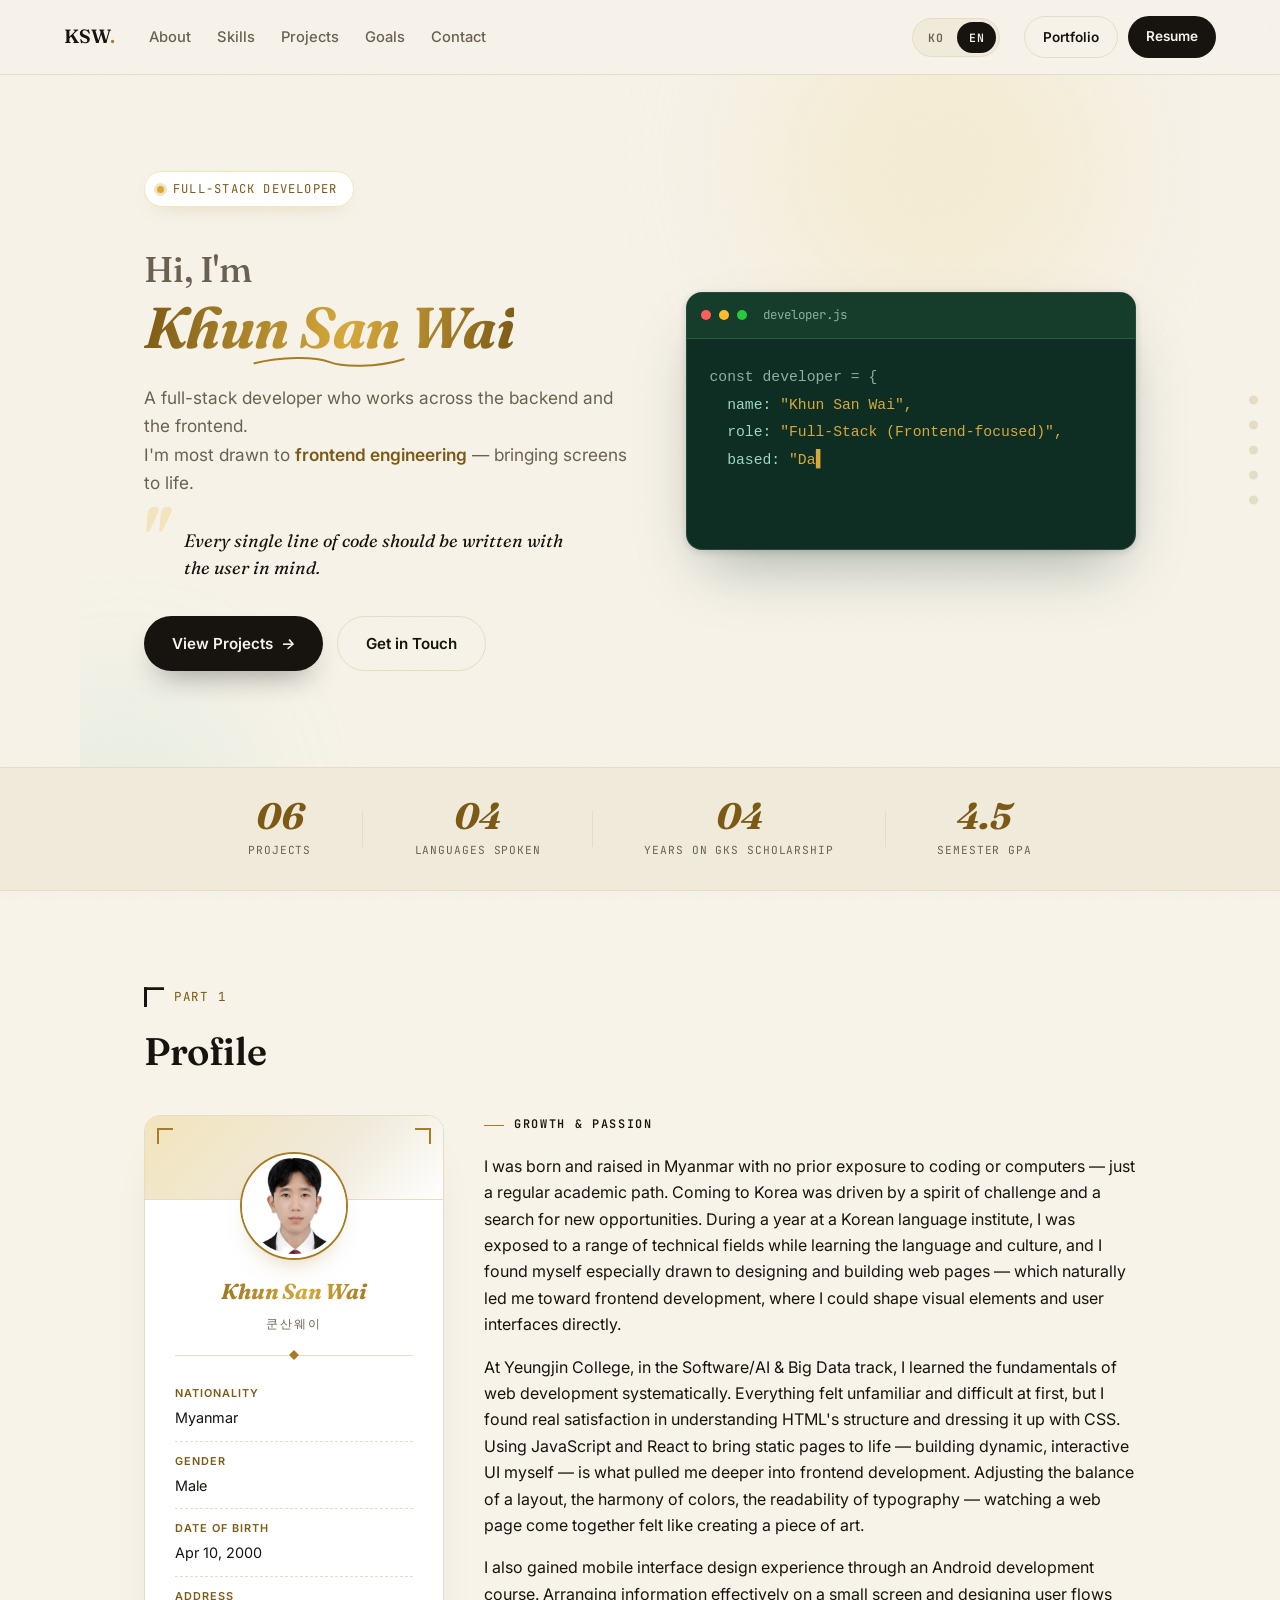
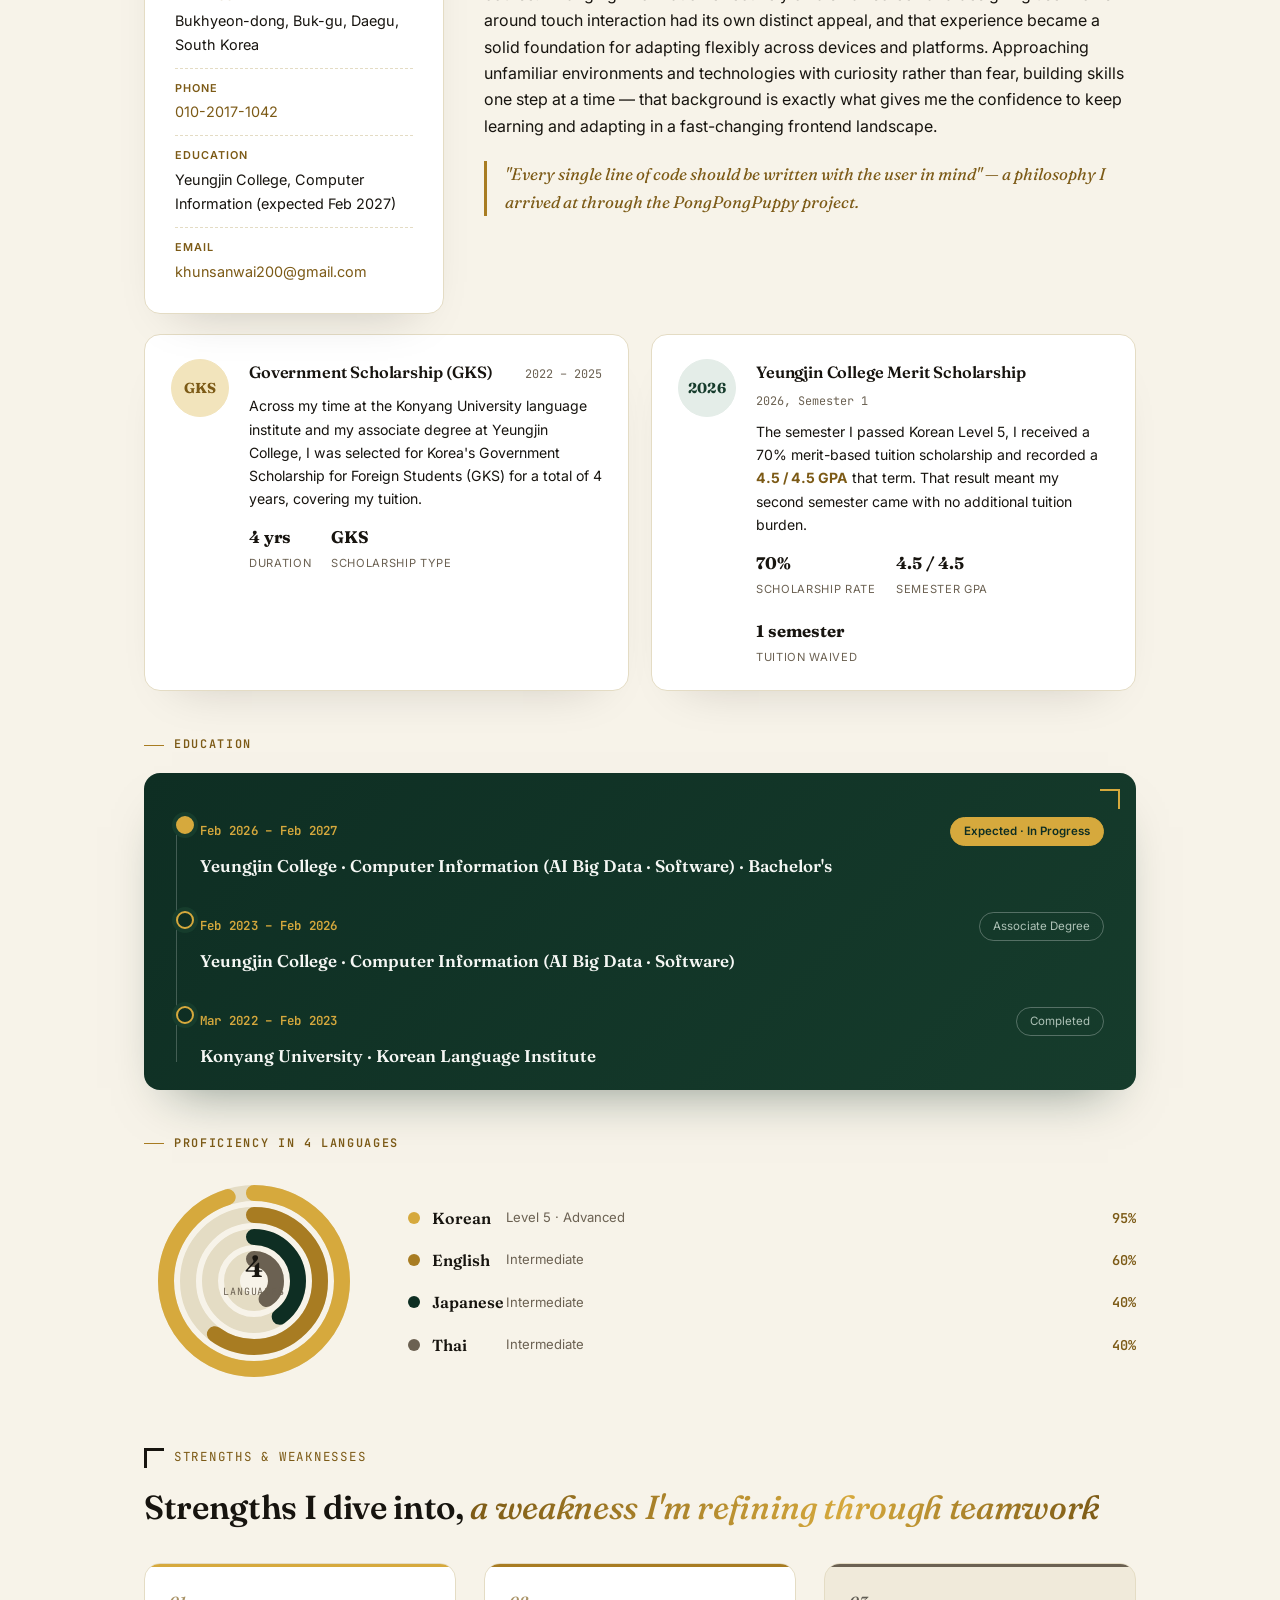
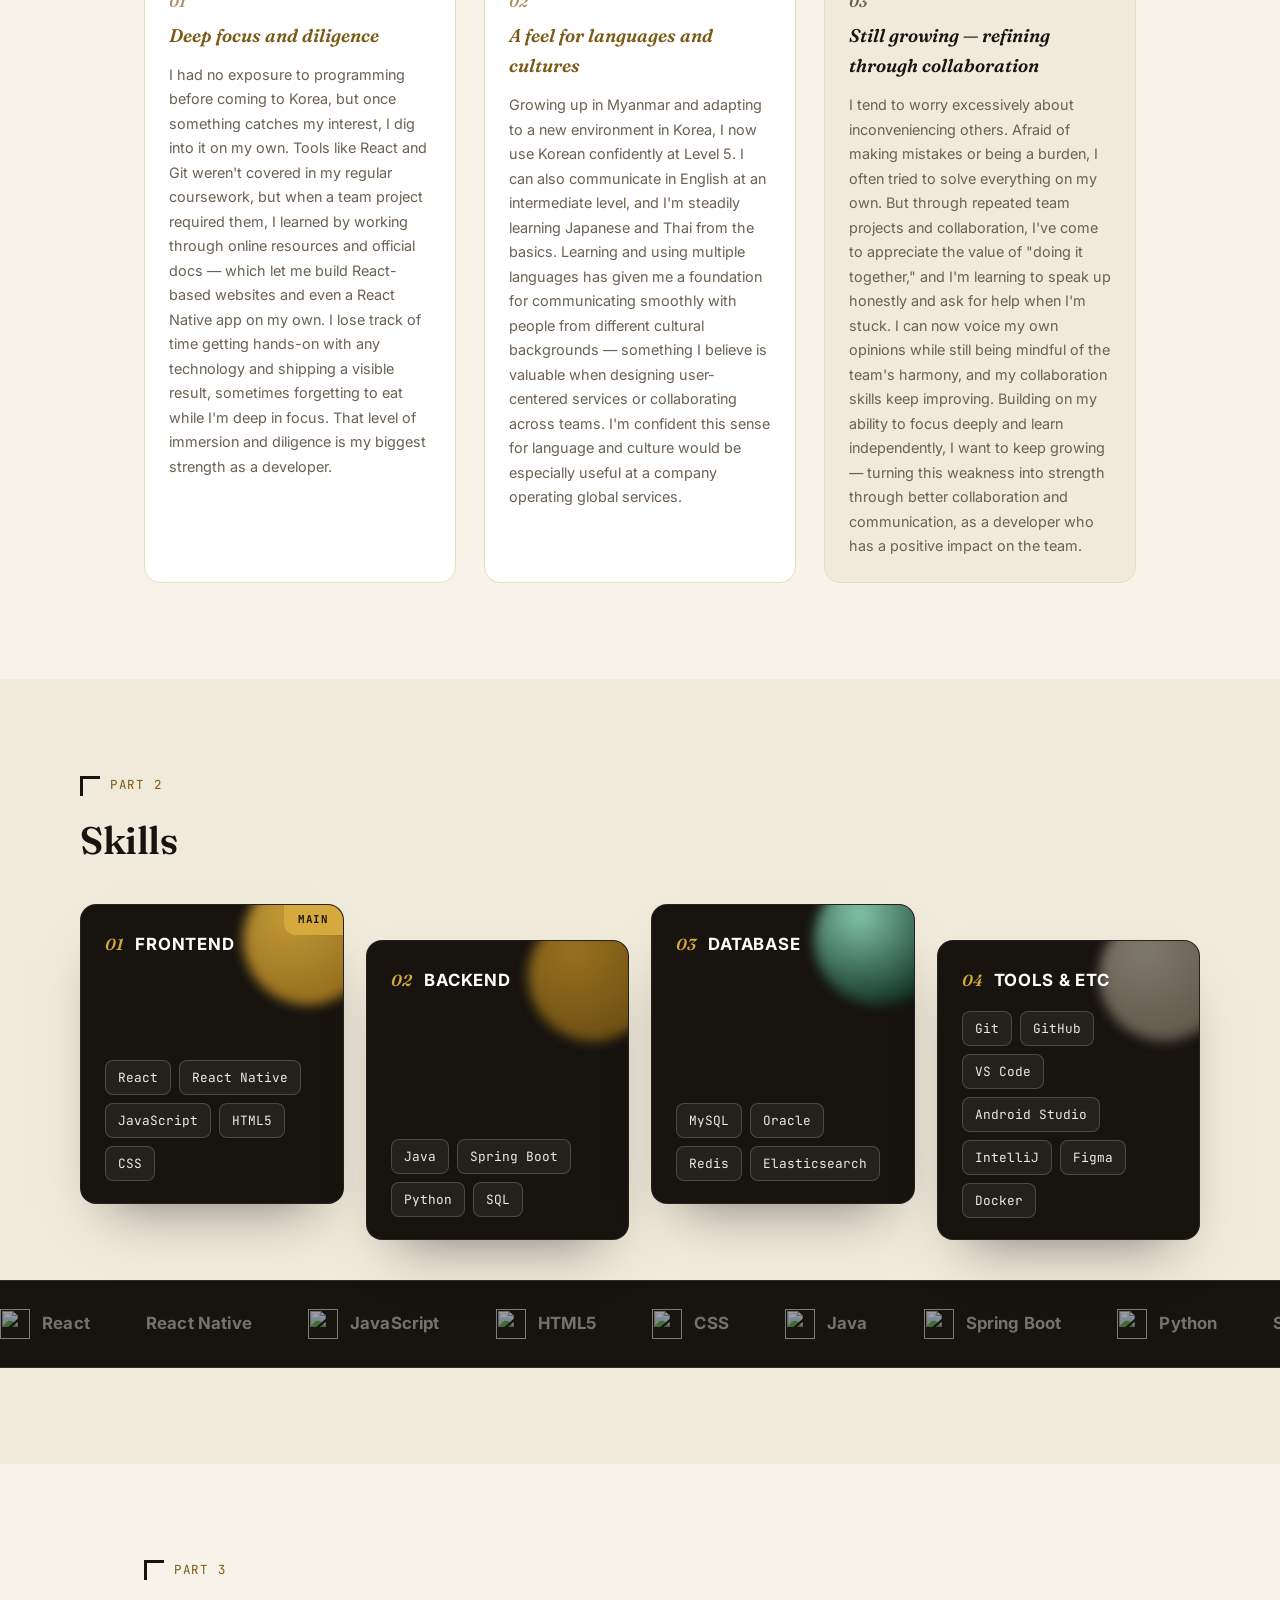
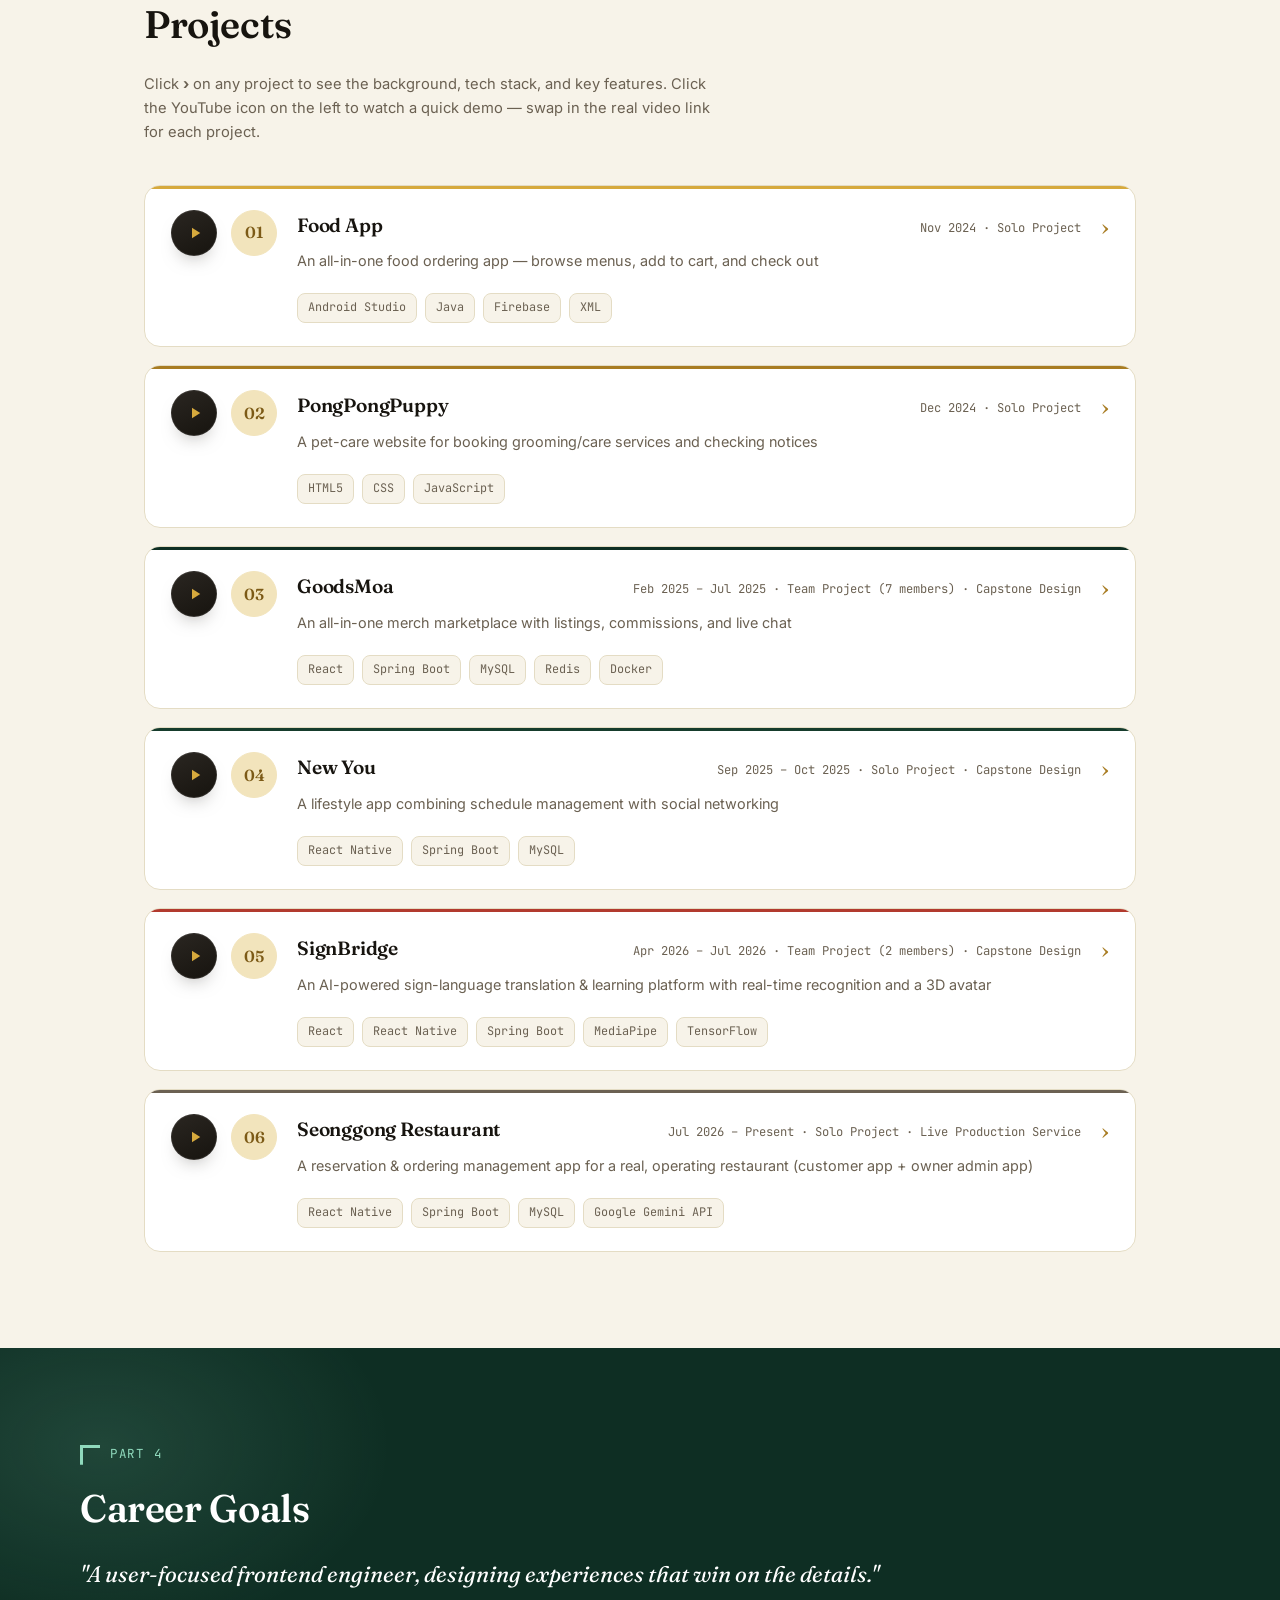
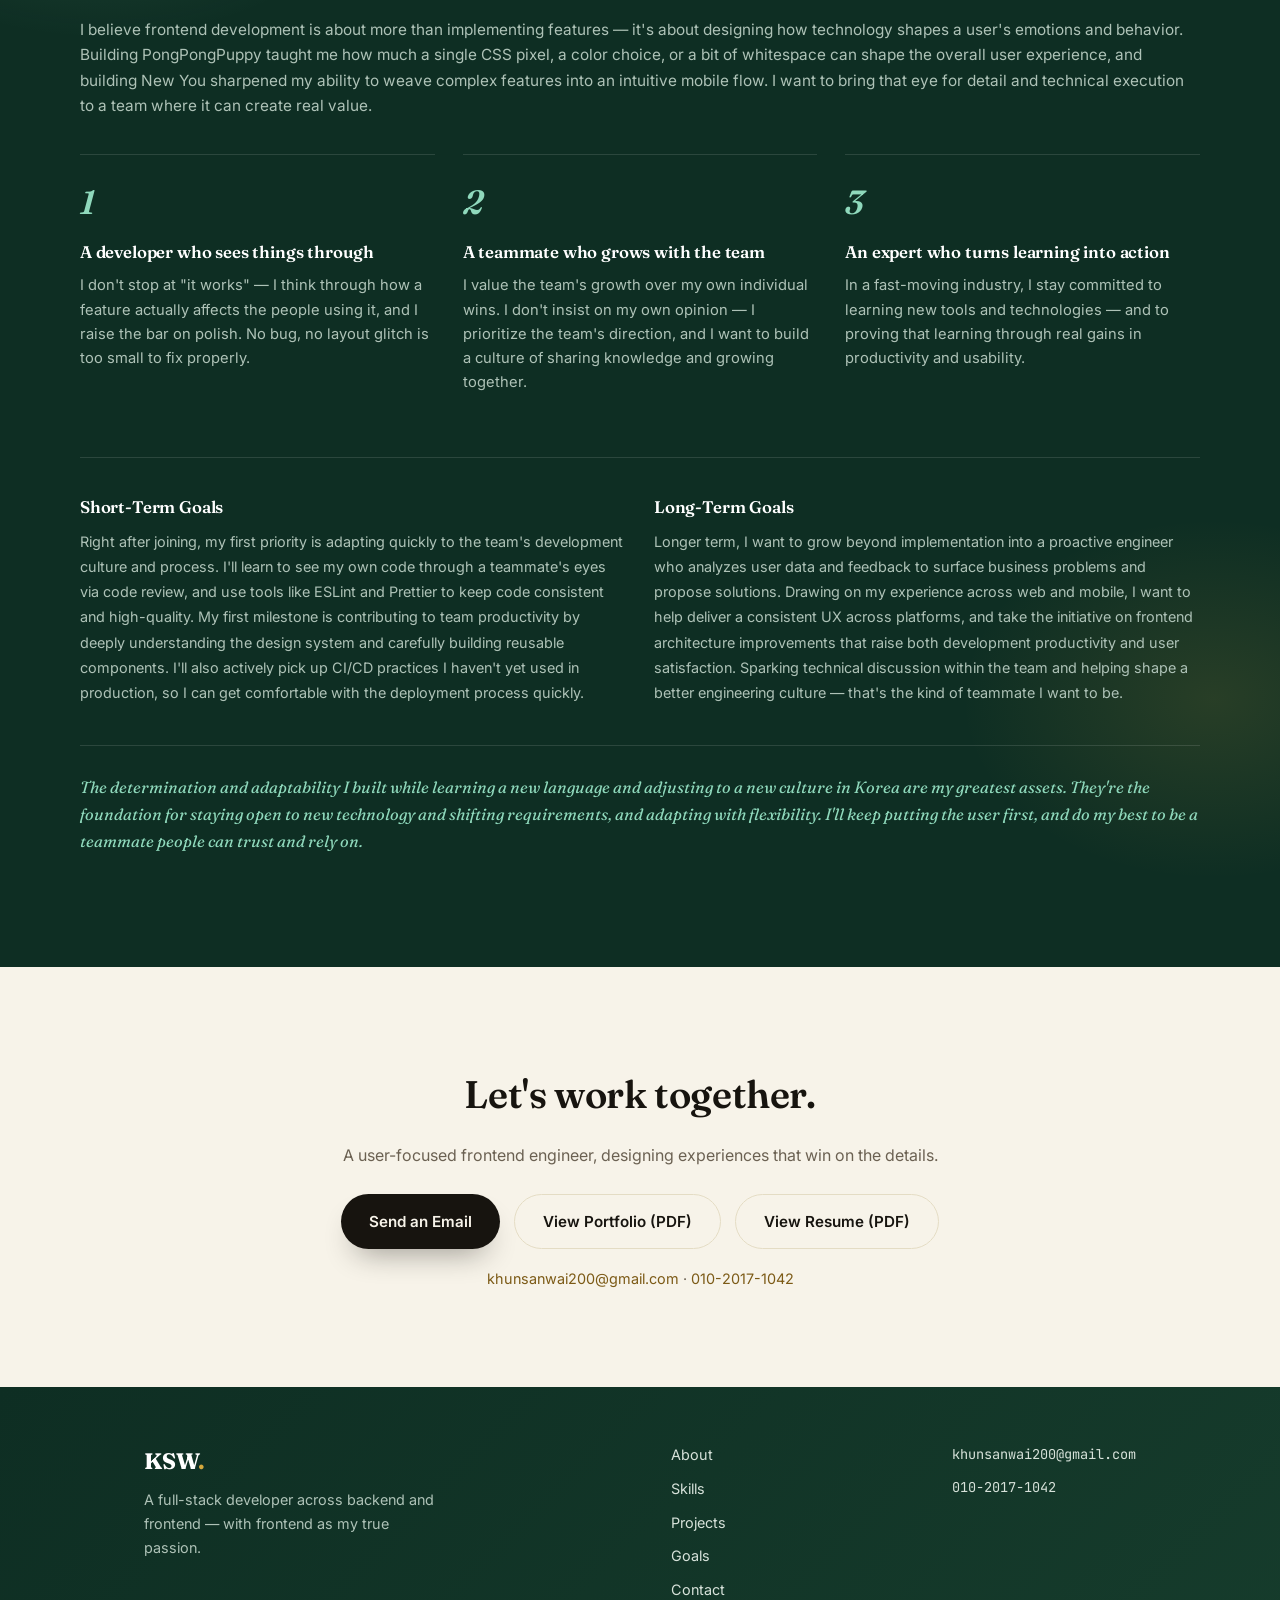
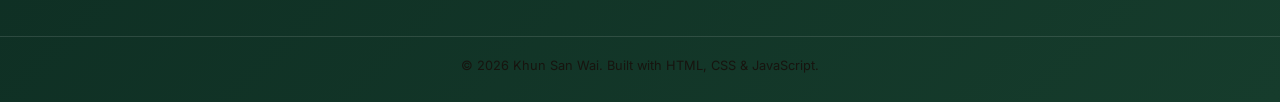
==== commit a32a9dc9: "change 03 to 04" ====
--- a/en.html
+++ b/en.html
@@ -117,7 +117,7 @@
       </div>
       <div class="stats-strip__divider" aria-hidden="true"></div>
       <div class="stat-block">
-        <span class="stat-block__num">03</span>
+        <span class="stat-block__num">04</span>
         <span class="stat-block__label">Years on GKS Scholarship</span>
       </div>
       <div class="stats-strip__divider" aria-hidden="true"></div>
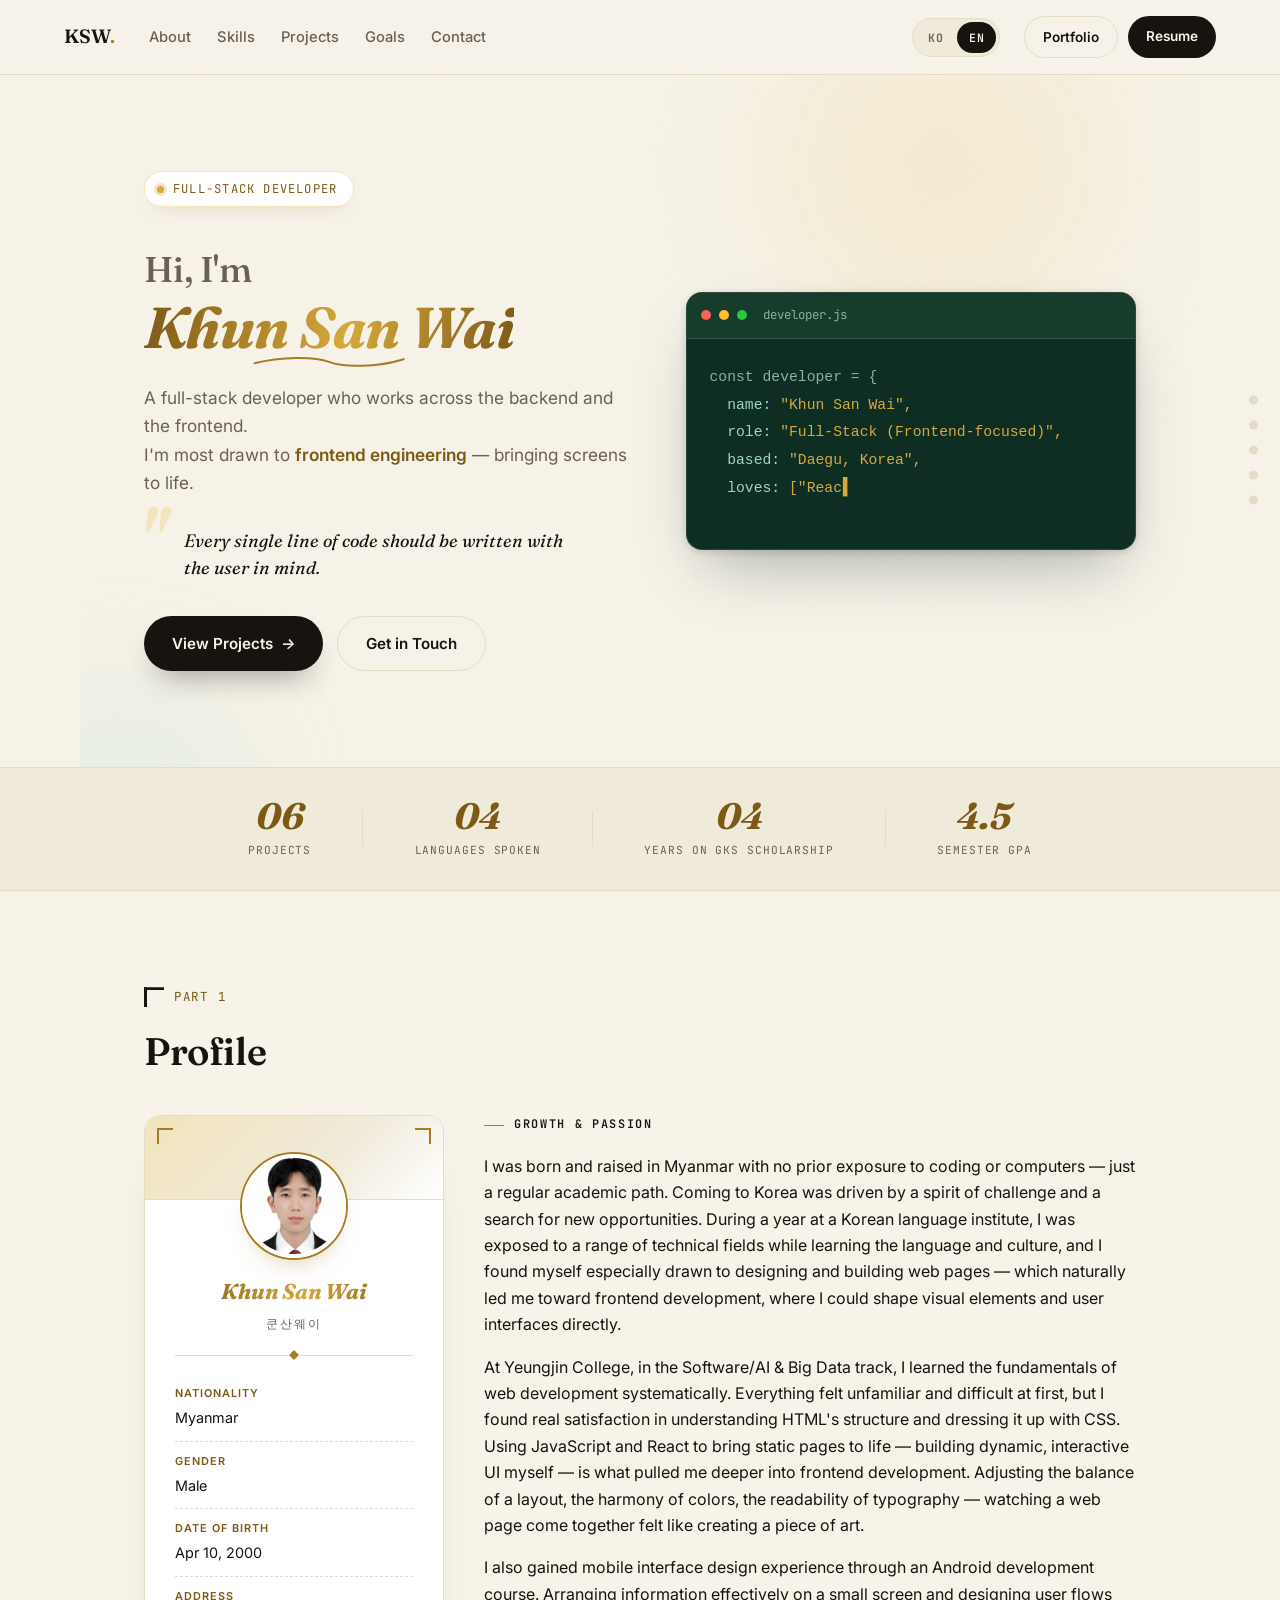
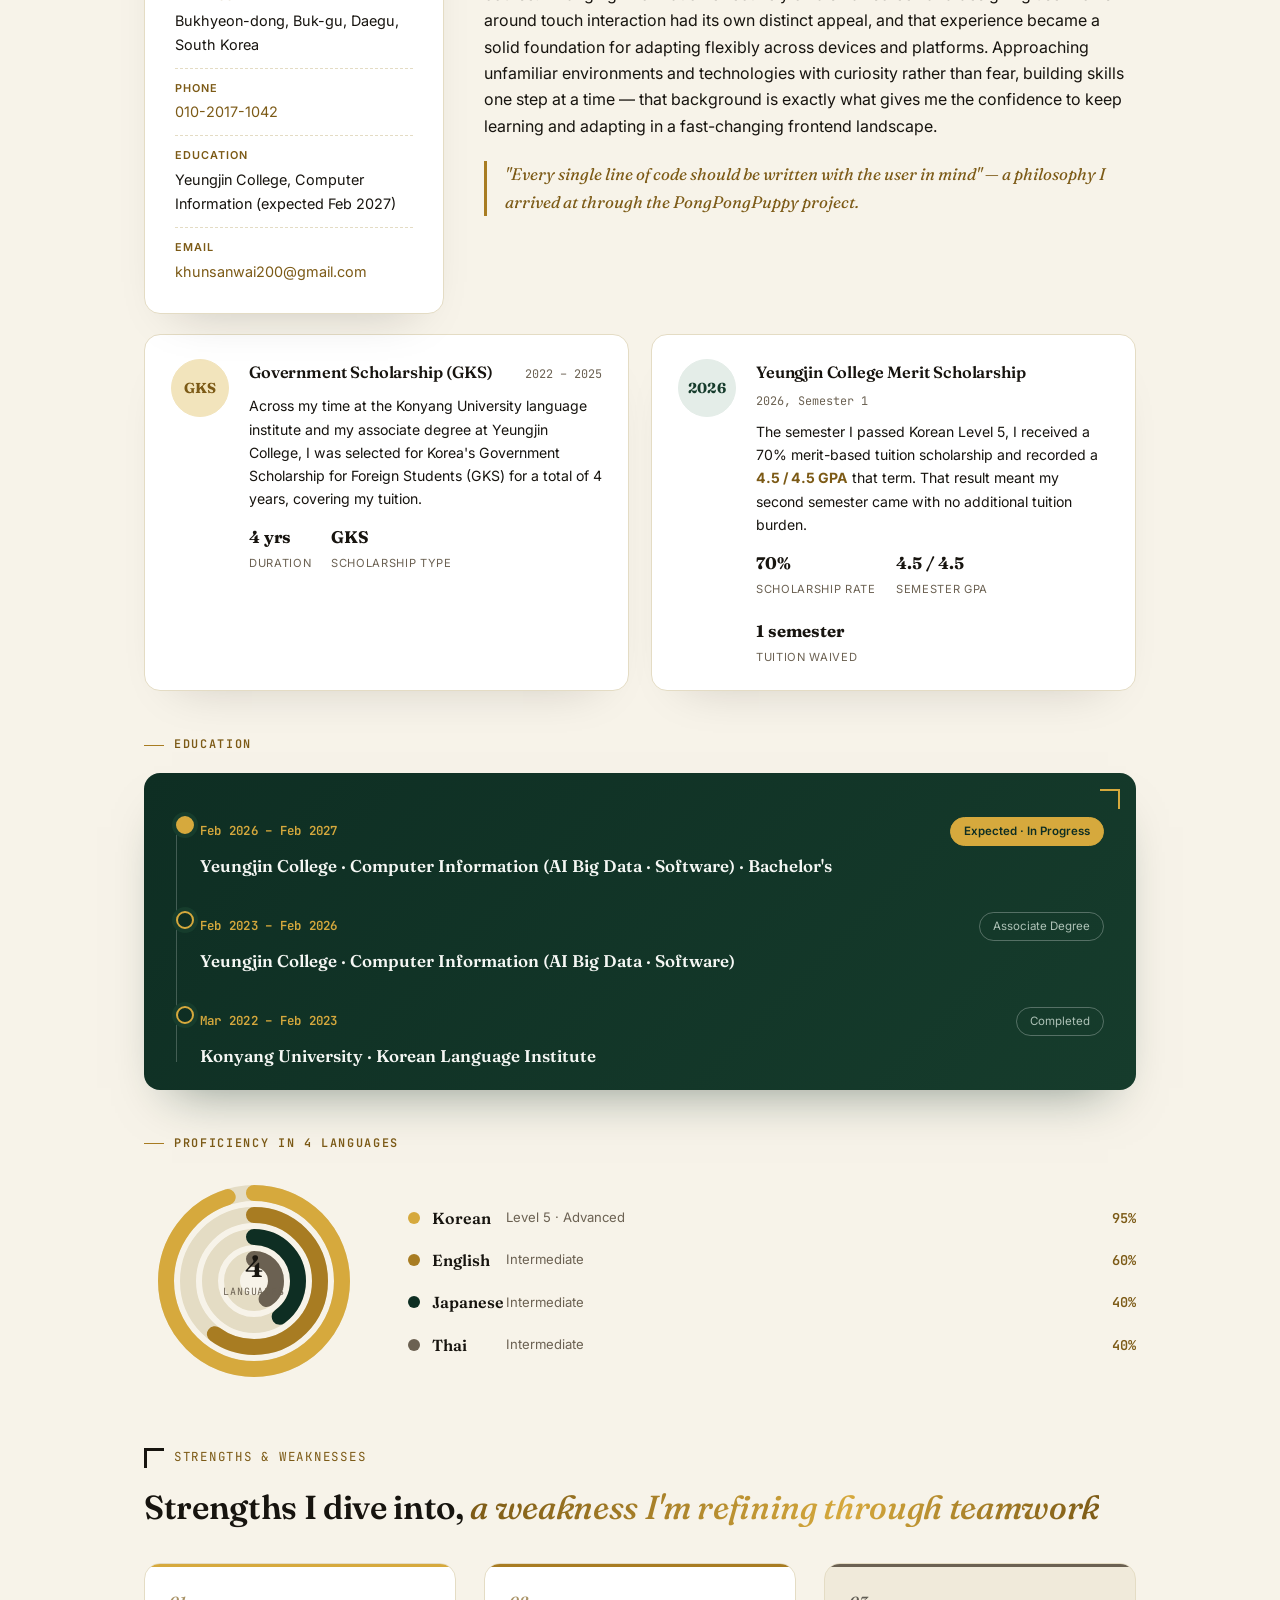
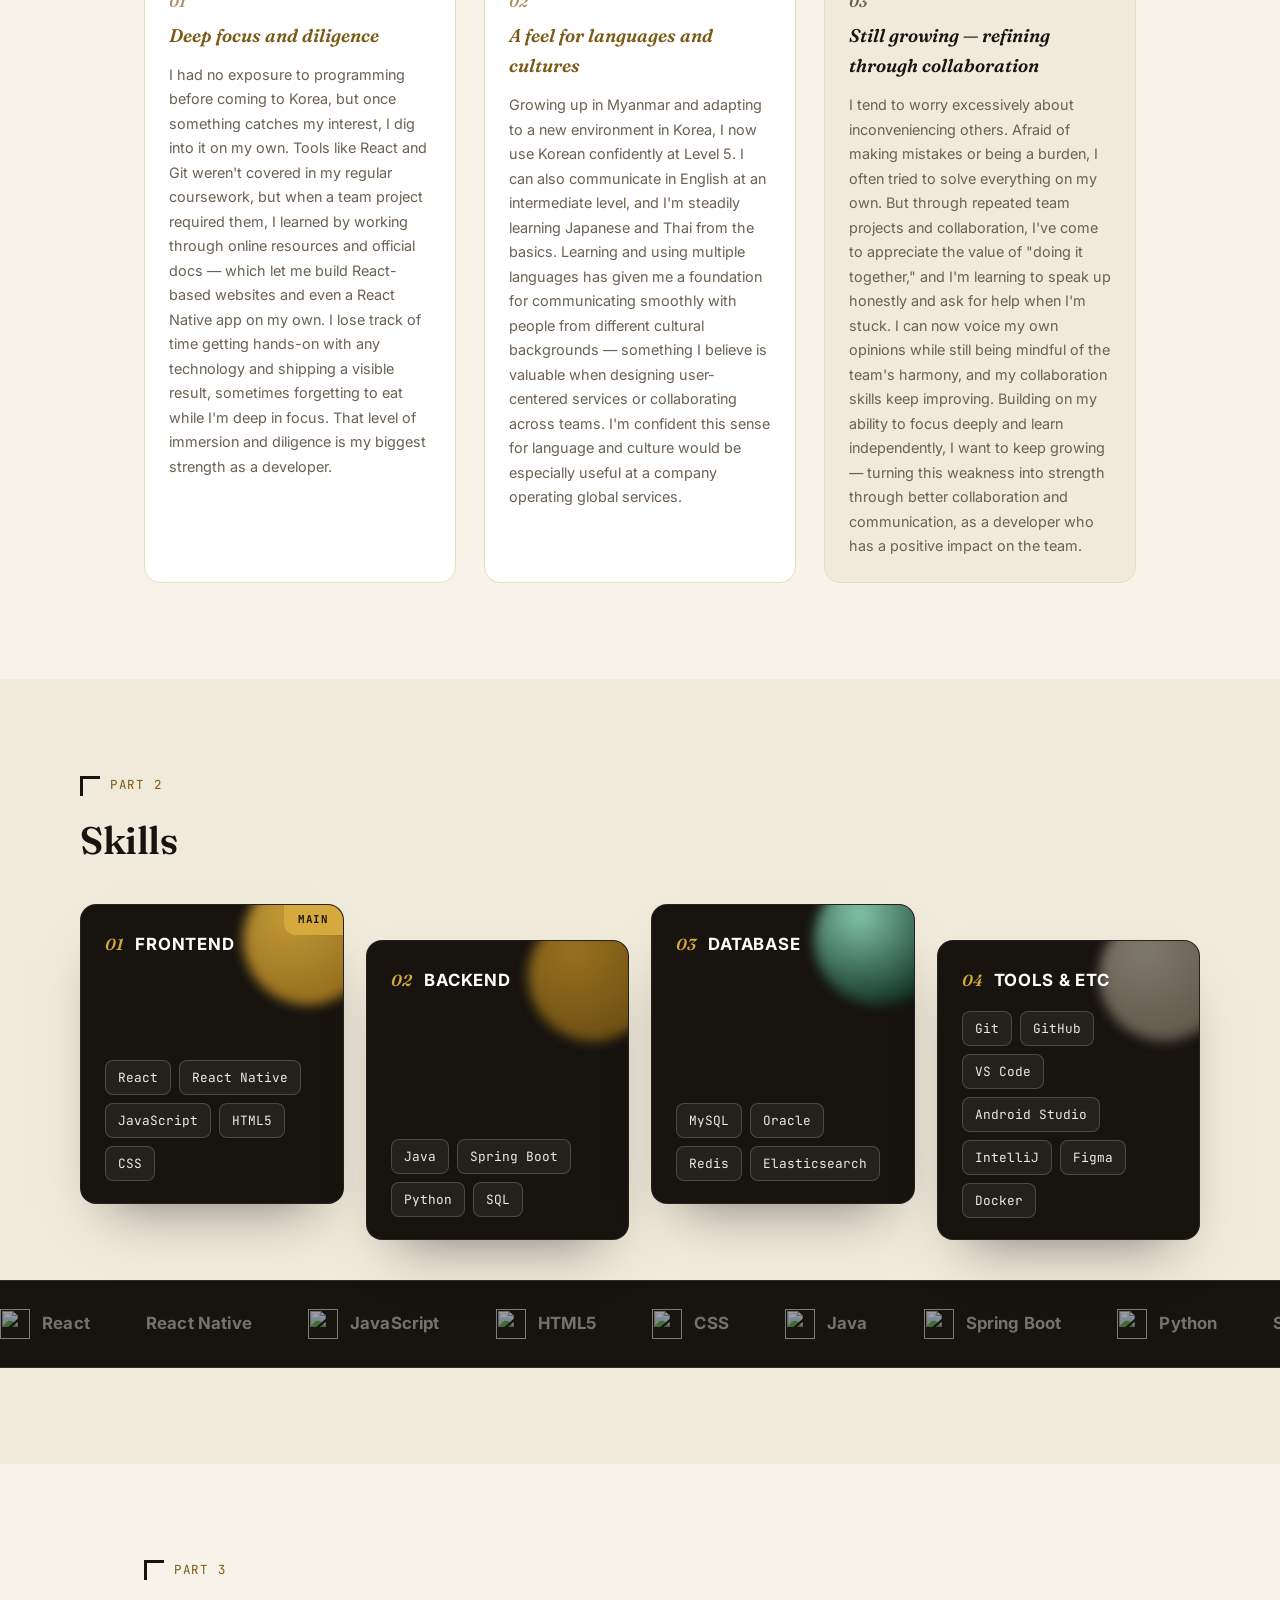
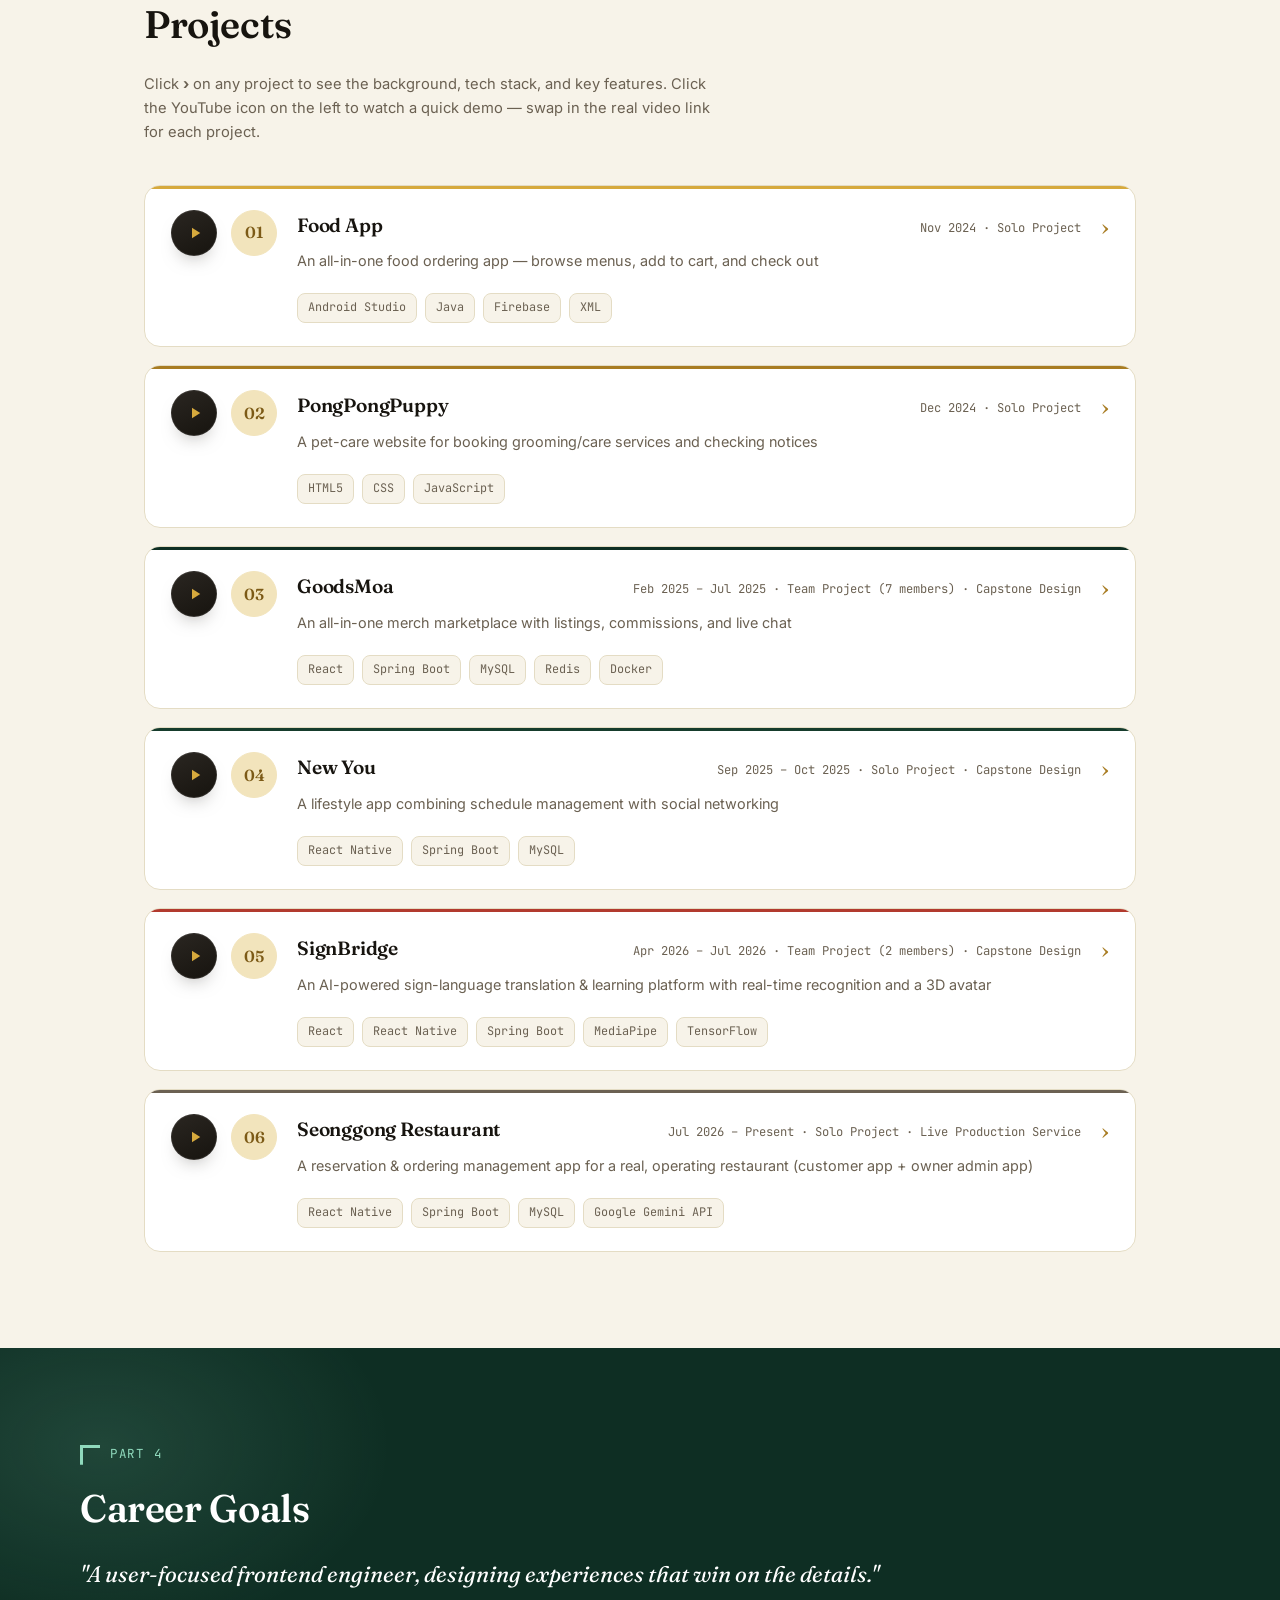
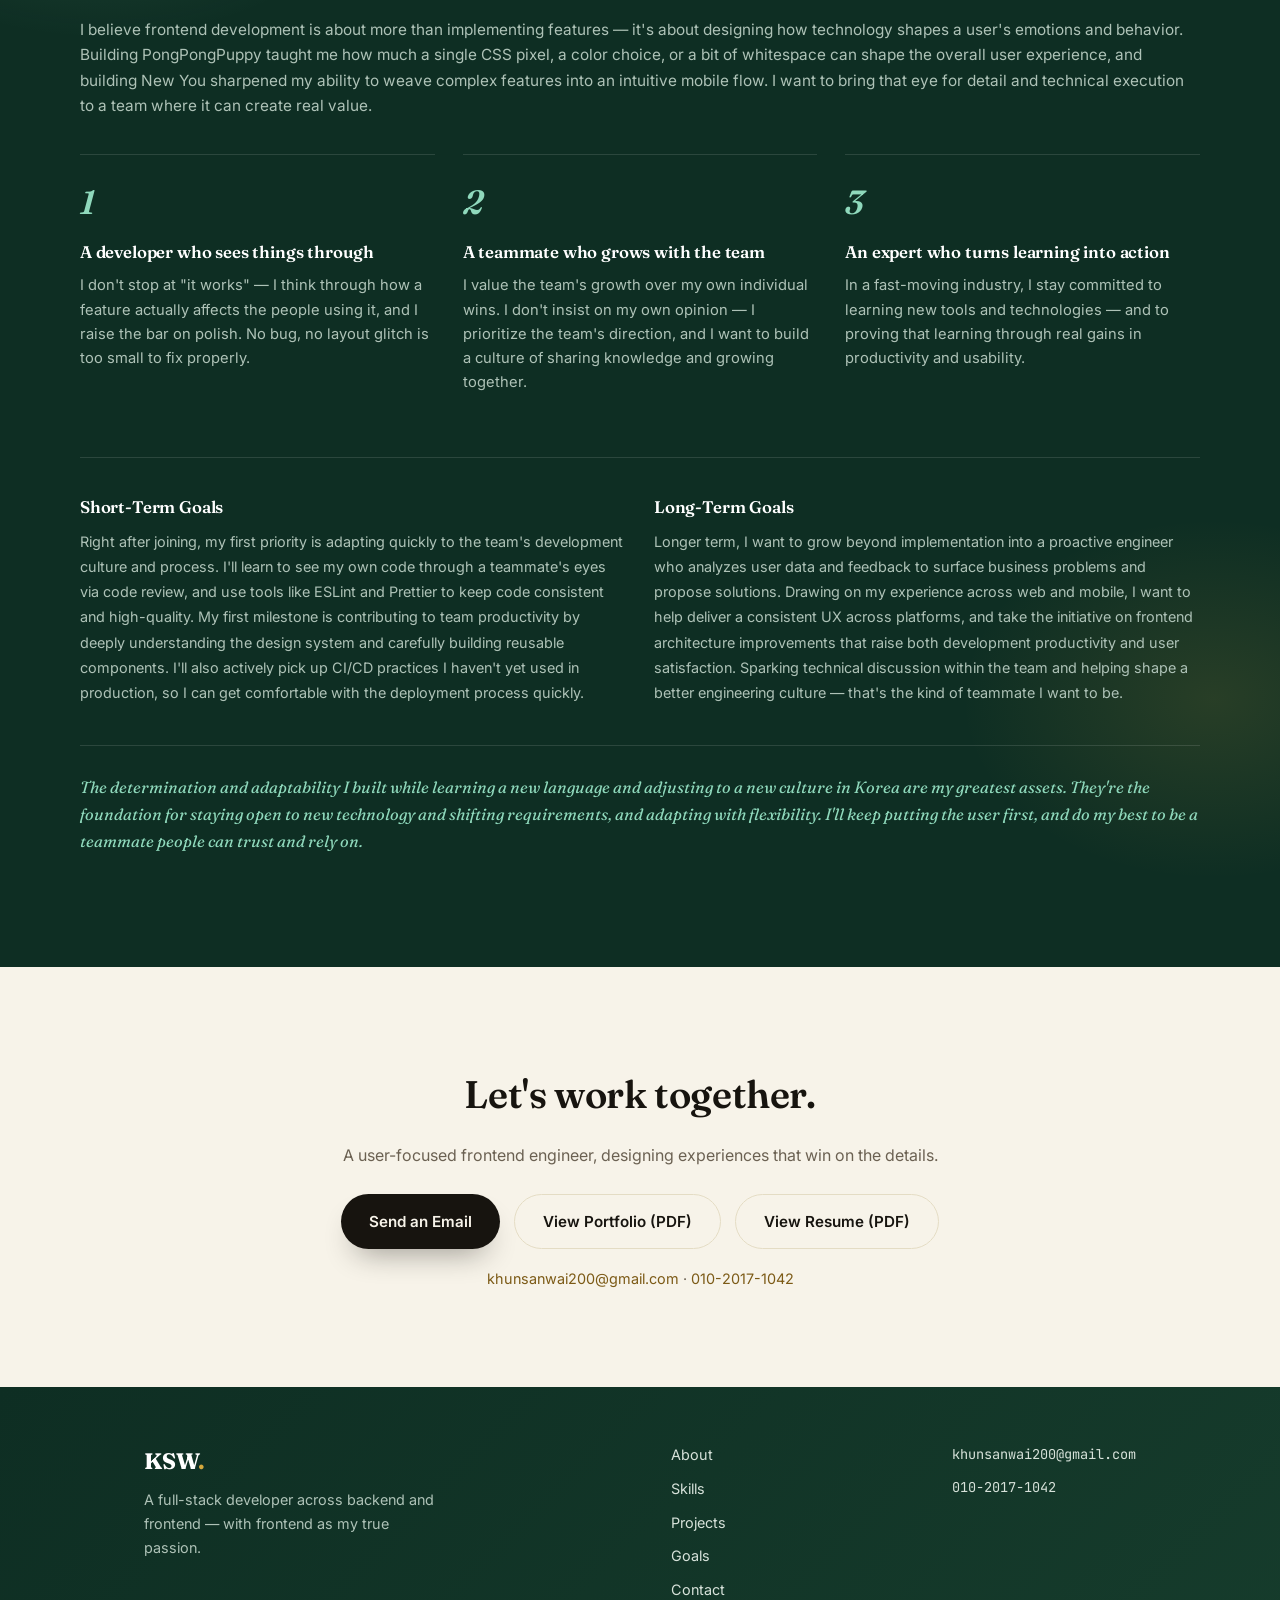
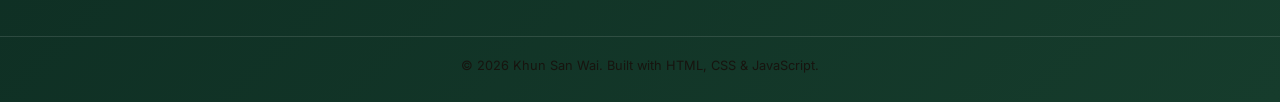
==== commit 17e669f1: "change link" ====
--- a/en.html
+++ b/en.html
@@ -41,7 +41,7 @@
   </div>
   <div class="nav__downloads">
     <a href="https://drive.google.com/file/d/1RkxG_004zXCR1A7PBx6ZnnCeV8jpIupQ/view?usp=sharing" target="_blank" rel="noopener" class="nav__cta nav__cta--secondary">Portfolio</a>
-    <a href="https://drive.google.com/file/d/1ZYbZ1bSBhgi2fcIjwPLdQ8T_c2jREPcS/view?usp=sharing" target="_blank" rel="noopener" class="nav__cta">Resume</a>
+    <a href="https://drive.google.com/file/d/1Z85XKn6IHdZB-t3oZM31EmweRnVyvz6r/view?usp=sharing" target="_blank" rel="noopener" class="nav__cta">Resume</a>
   </div>
   <button class="nav__burger" id="navBurger" aria-label="Open menu" aria-expanded="false">
     <span></span><span></span><span></span>
@@ -55,7 +55,7 @@
   <a href="#aspiration">Goals</a>
   <a href="#contact">Contact</a>
   <a href="https://drive.google.com/file/d/1RkxG_004zXCR1A7PBx6ZnnCeV8jpIupQ/view?usp=sharing" target="_blank" rel="noopener" class="mobile-menu__cta">View Portfolio</a>
-  <a href="https://drive.google.com/file/d/1ZYbZ1bSBhgi2fcIjwPLdQ8T_c2jREPcS/view?usp=sharing" target="_blank" rel="noopener" class="mobile-menu__cta">View Resume</a>
+  <a href="https://drive.google.com/file/d/1Z85XKn6IHdZB-t3oZM31EmweRnVyvz6r/view?usp=sharing" target="_blank" rel="noopener" class="mobile-menu__cta">View Resume</a>
 </div>
 
 <nav class="scroll-dots" aria-label="Section shortcuts">
@@ -957,7 +957,7 @@
       <div class="contact__actions">
         <a href="mailto:khunsanwai200@gmail.com" class="btn btn--primary">Send an Email</a>
         <a href="https://drive.google.com/file/d/1RkxG_004zXCR1A7PBx6ZnnCeV8jpIupQ/view?usp=sharing" target="_blank" rel="noopener" class="btn btn--ghost">View Portfolio (PDF)</a>
-        <a href="https://drive.google.com/file/d/1ZYbZ1bSBhgi2fcIjwPLdQ8T_c2jREPcS/view?usp=sharing" target="_blank" rel="noopener" class="btn btn--ghost">View Resume (PDF)</a>
+        <a href="https://drive.google.com/file/d/1Z85XKn6IHdZB-t3oZM31EmweRnVyvz6r/view?usp=sharing" target="_blank" rel="noopener" class="btn btn--ghost">View Resume (PDF)</a>
       </div>
       <div class="contact__links">
         <a href="mailto:khunsanwai200@gmail.com">khunsanwai200@gmail.com</a>
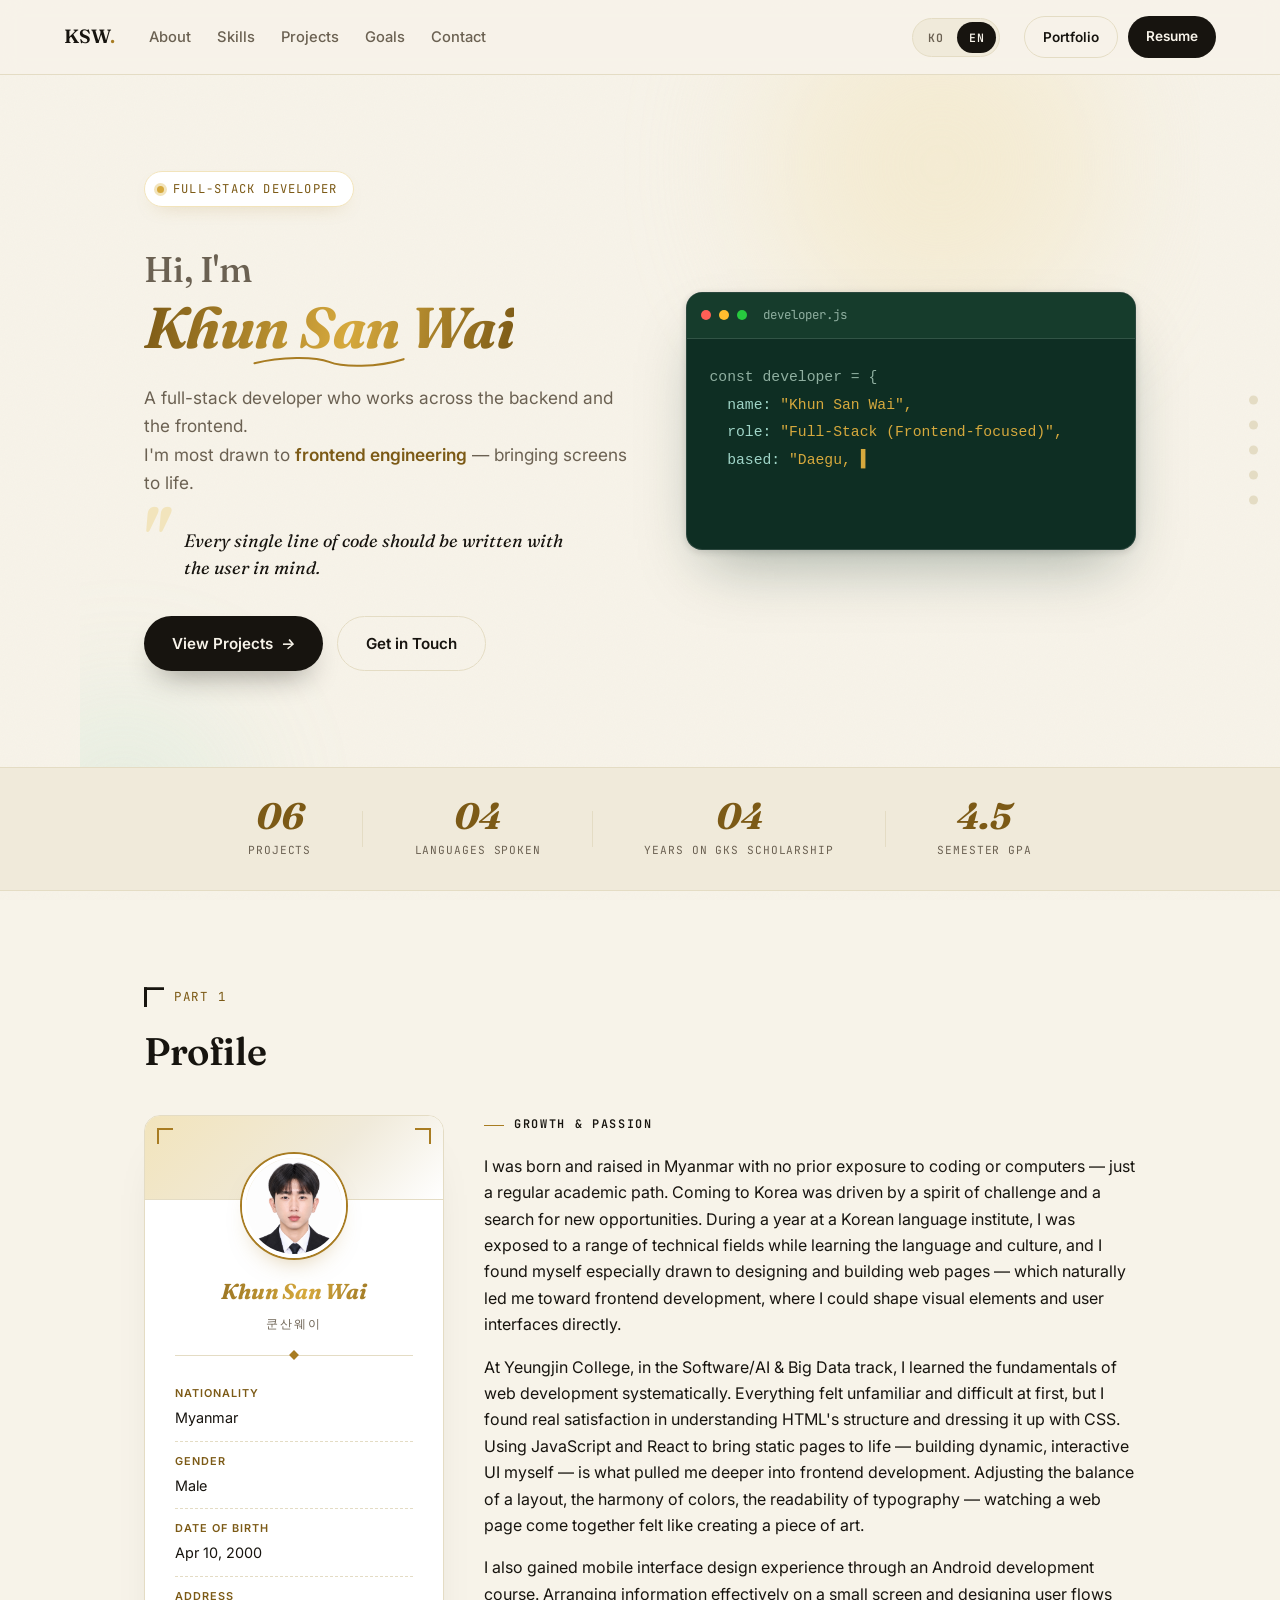
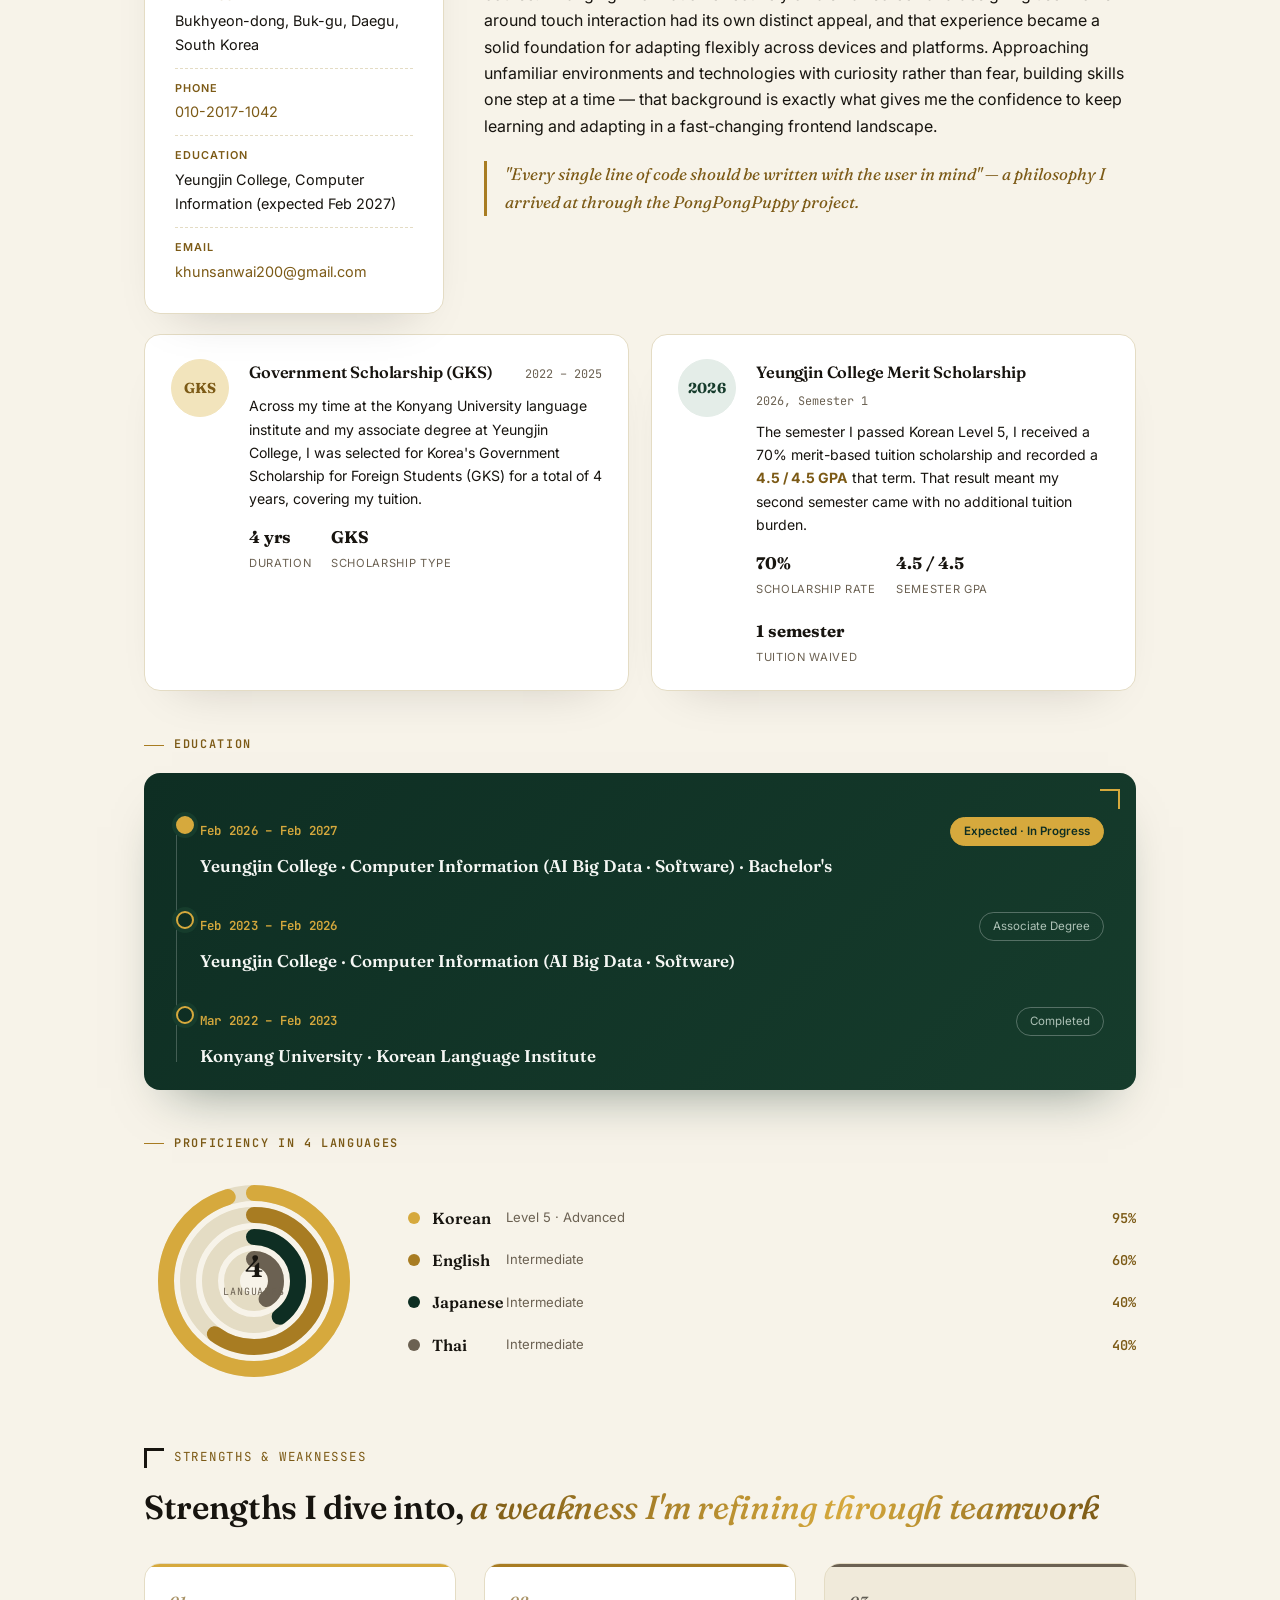
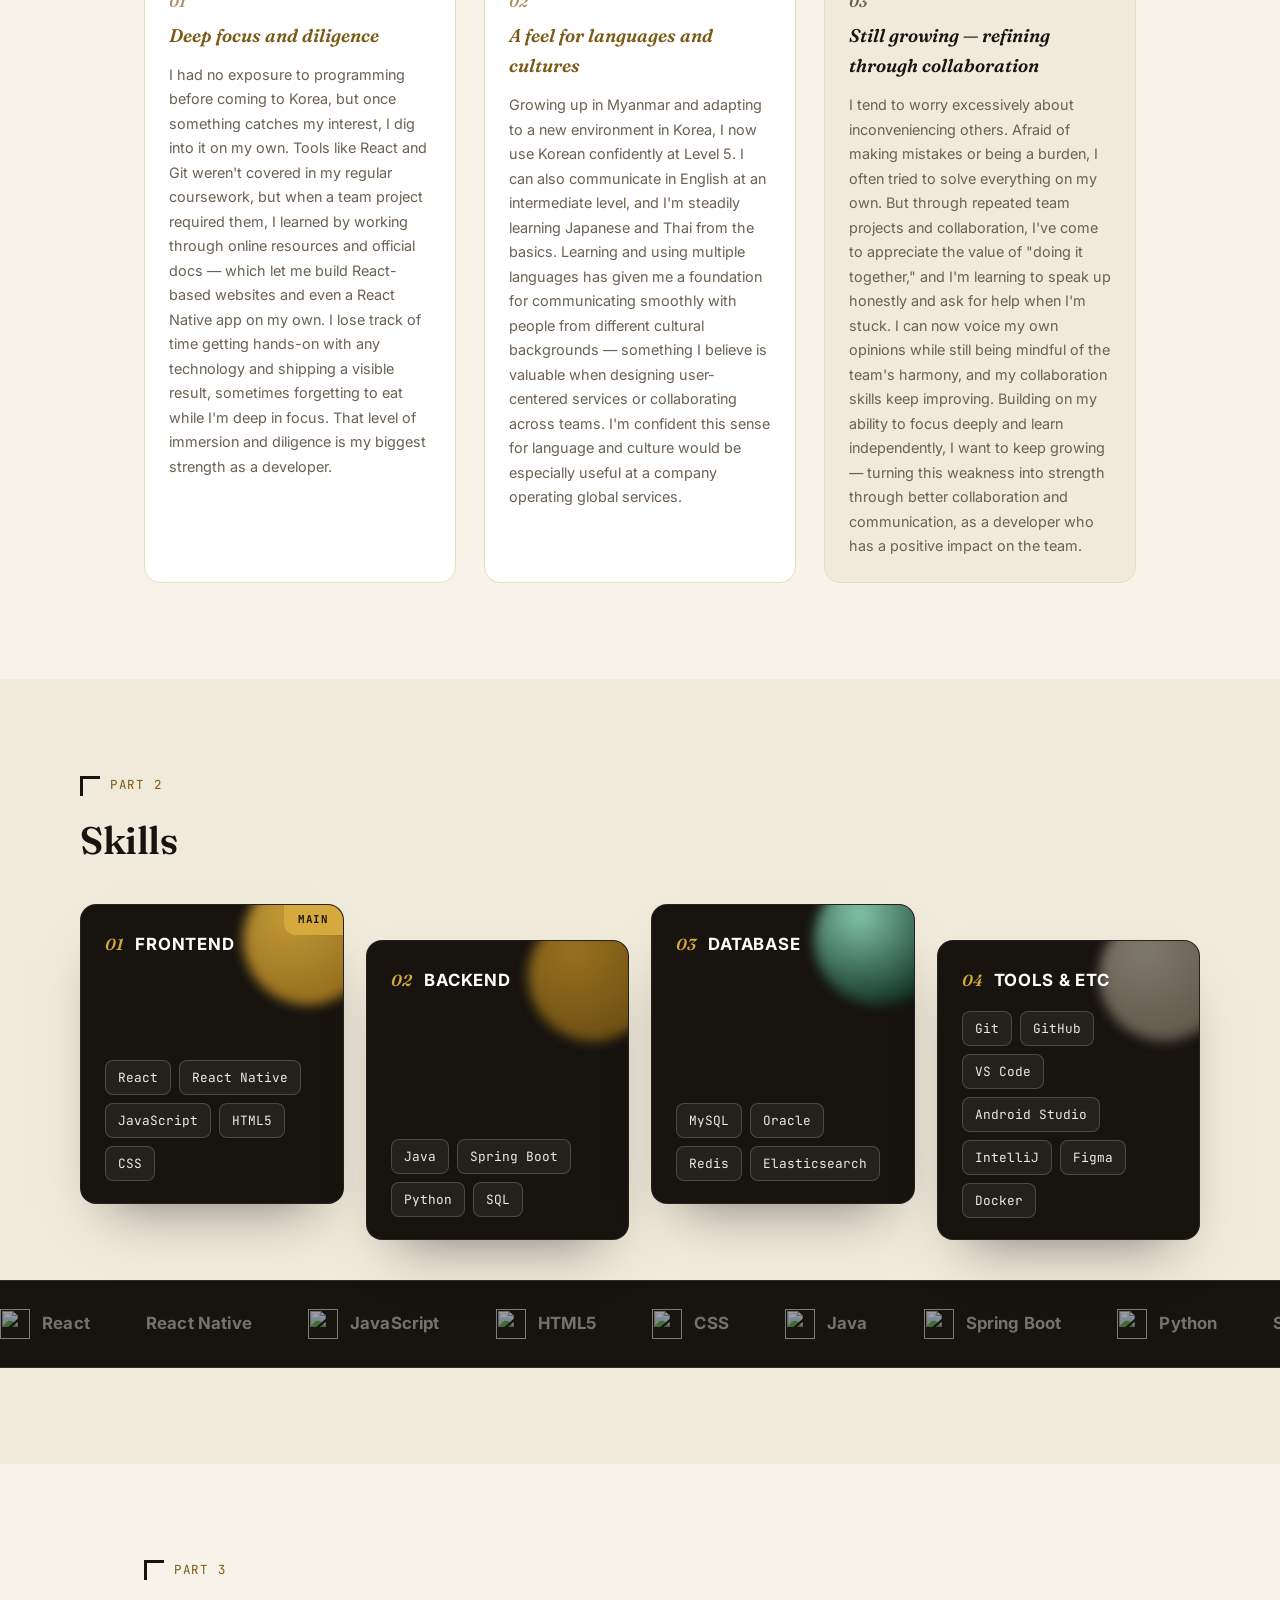
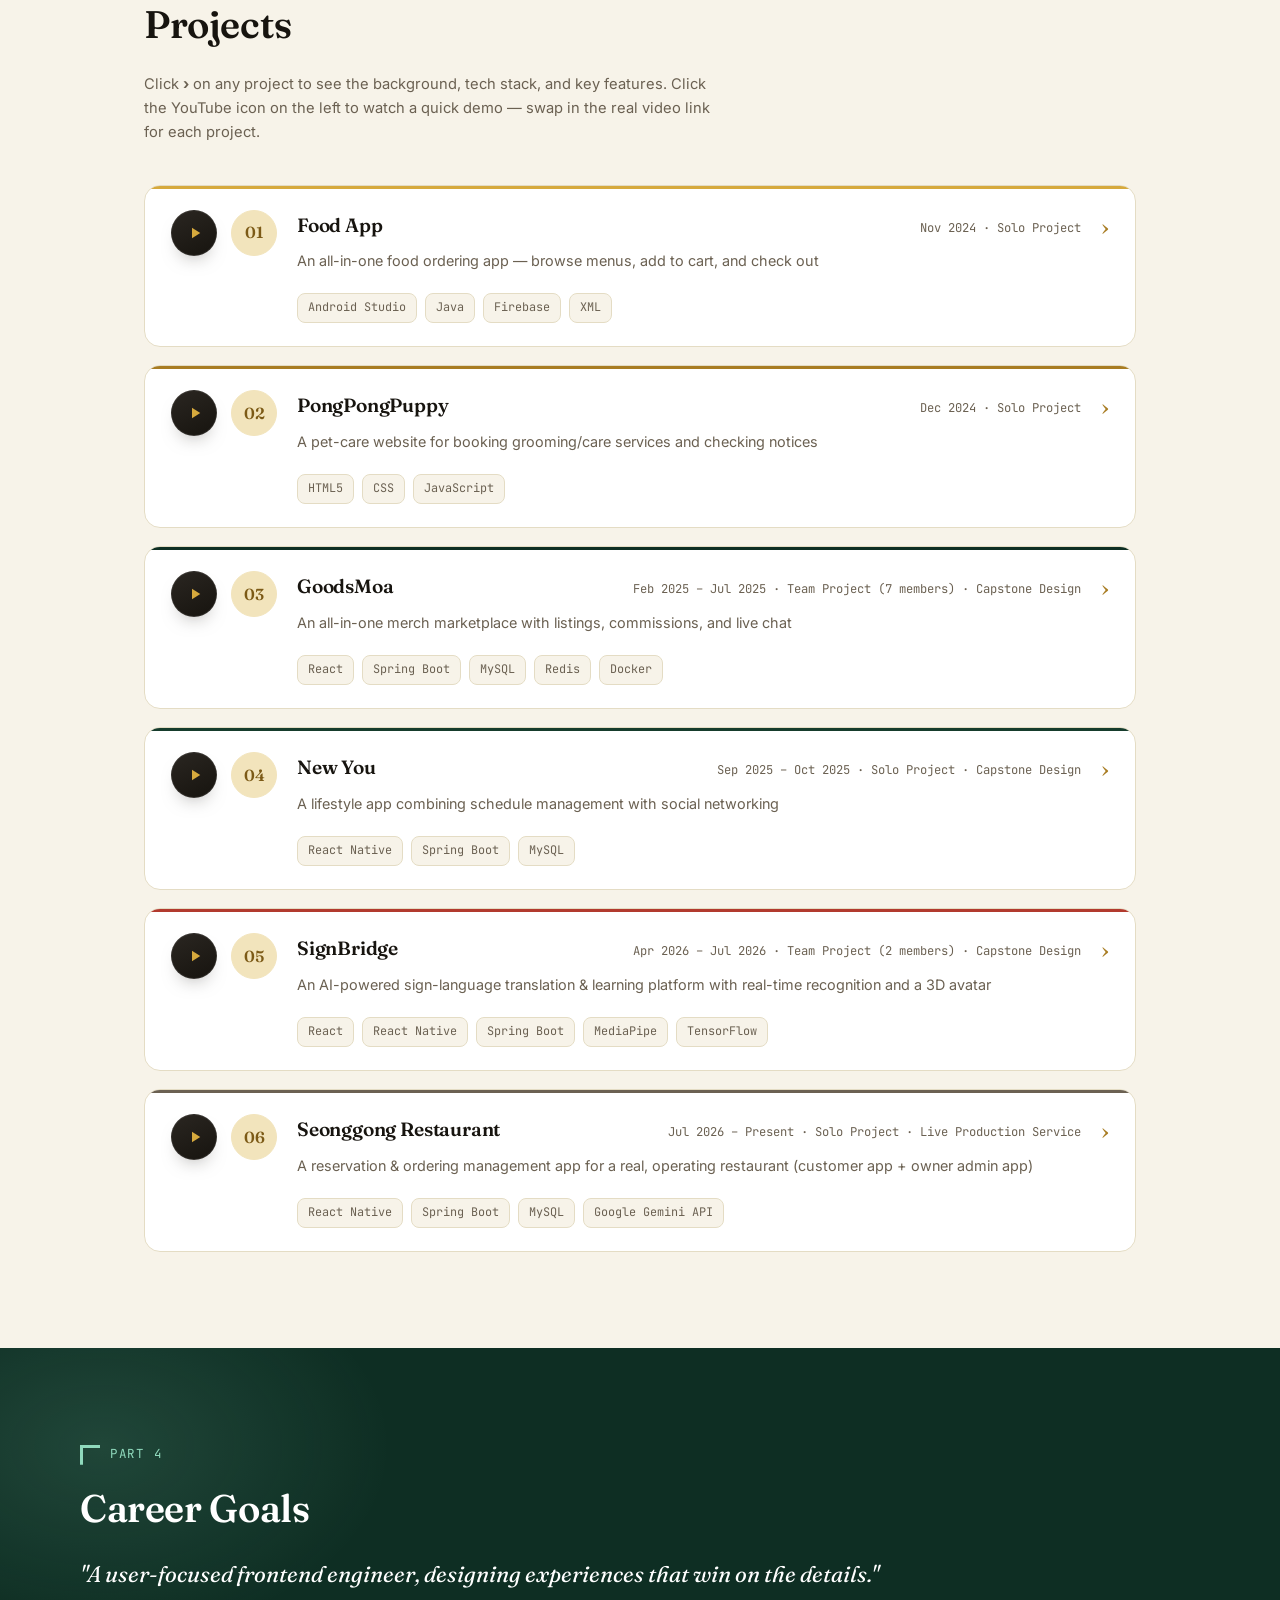
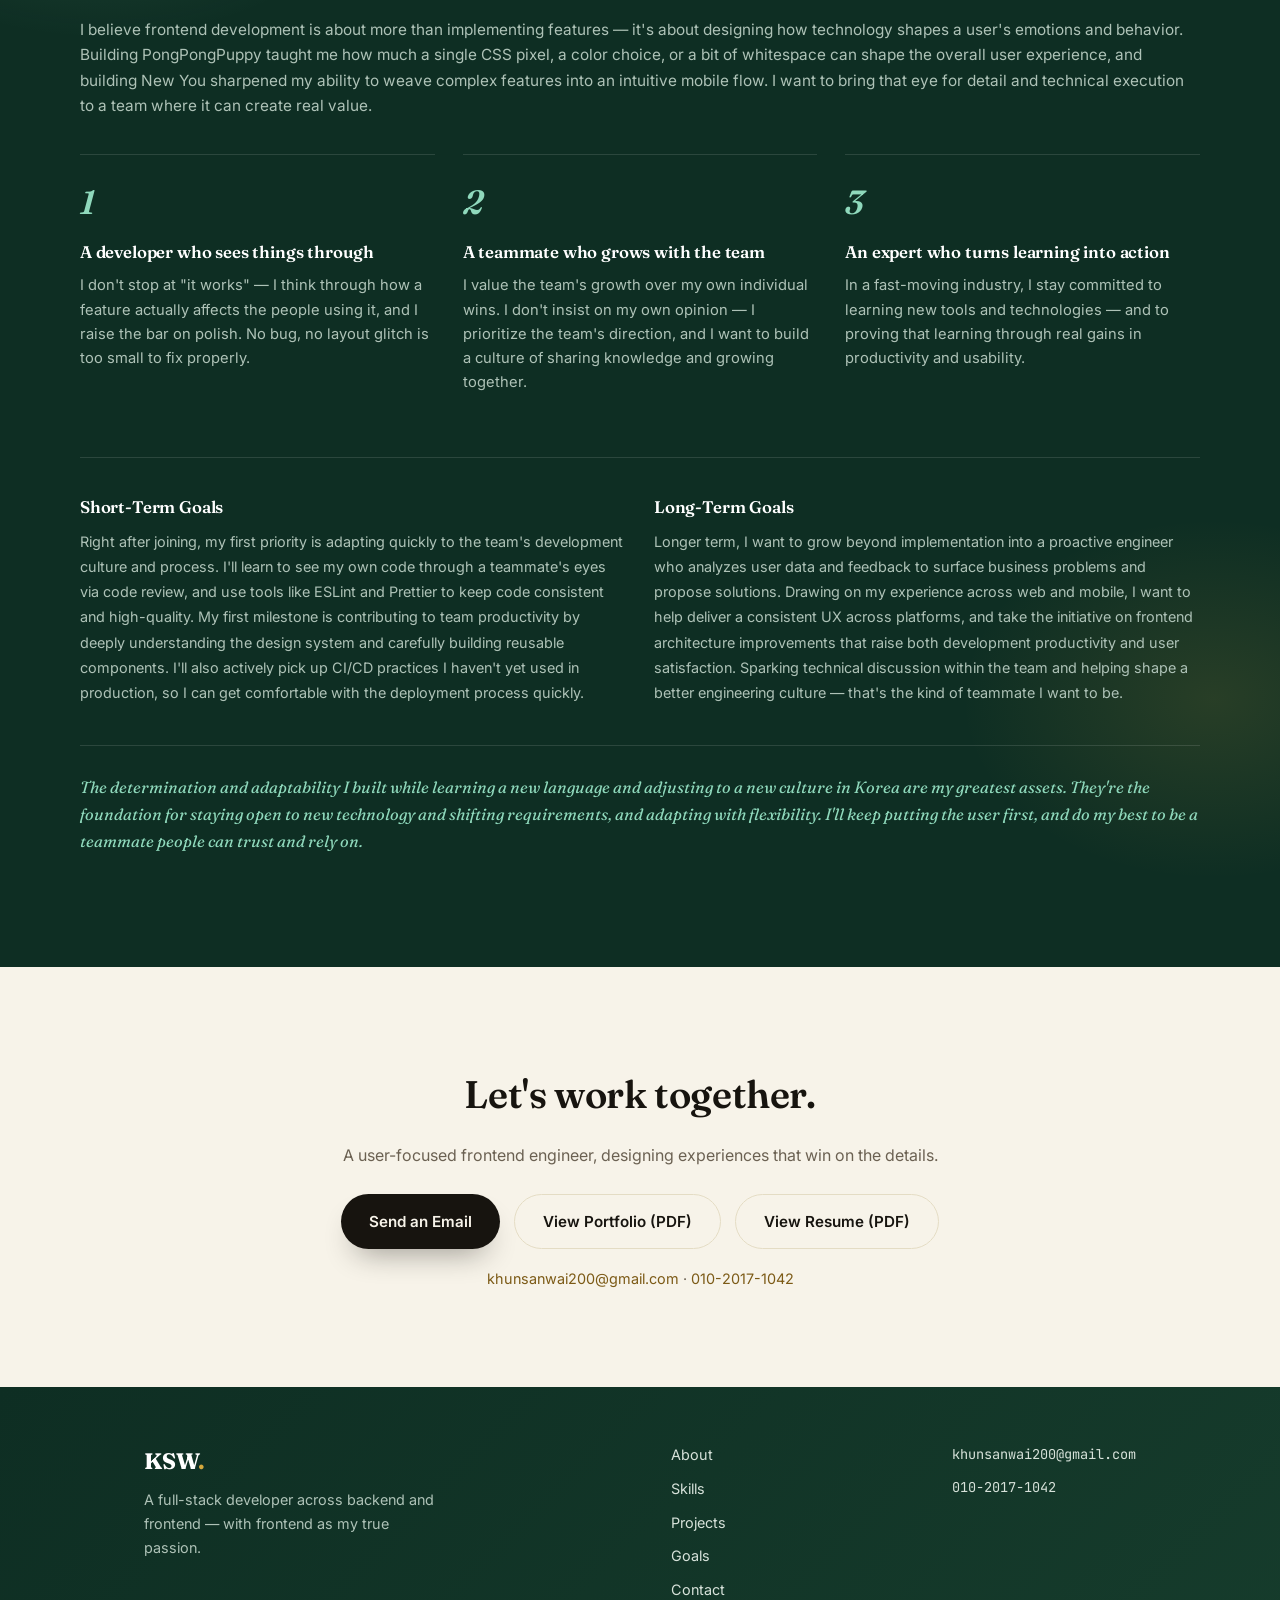
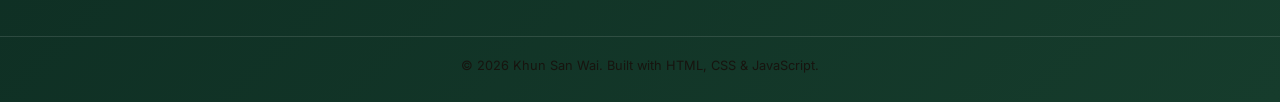
==== commit f11012a6: "change photo" ====
--- a/en.html
+++ b/en.html
@@ -142,7 +142,7 @@
         </div>
         <div class="about__card-body">
           <div class="avatar">
-            <img src="profile.jpg" alt="Khun San Wai profile photo">
+            <img src="profile.png" alt="Khun San Wai profile photo">
           </div>
           <h3>Khun San Wai</h3>
           <span class="about__en">쿤산웨이</span>
@@ -957,7 +957,7 @@
       <div class="contact__actions">
         <a href="mailto:khunsanwai200@gmail.com" class="btn btn--primary">Send an Email</a>
         <a href="https://drive.google.com/file/d/1RkxG_004zXCR1A7PBx6ZnnCeV8jpIupQ/view?usp=sharing" target="_blank" rel="noopener" class="btn btn--ghost">View Portfolio (PDF)</a>
-        <a href="https://drive.google.com/file/d/1Z85XKn6IHdZB-t3oZM31EmweRnVyvz6r/view?usp=sharing" target="_blank" rel="noopener" class="btn btn--ghost">View Resume (PDF)</a>
+        <a href="https://drive.google.com/file/d/1cTSasF3ILqGfxFXuauLrAv6VOeMzWsBf/view?usp=sharing" target="_blank" rel="noopener" class="btn btn--ghost">View Resume (PDF)</a>
       </div>
       <div class="contact__links">
         <a href="mailto:khunsanwai200@gmail.com">khunsanwai200@gmail.com</a>
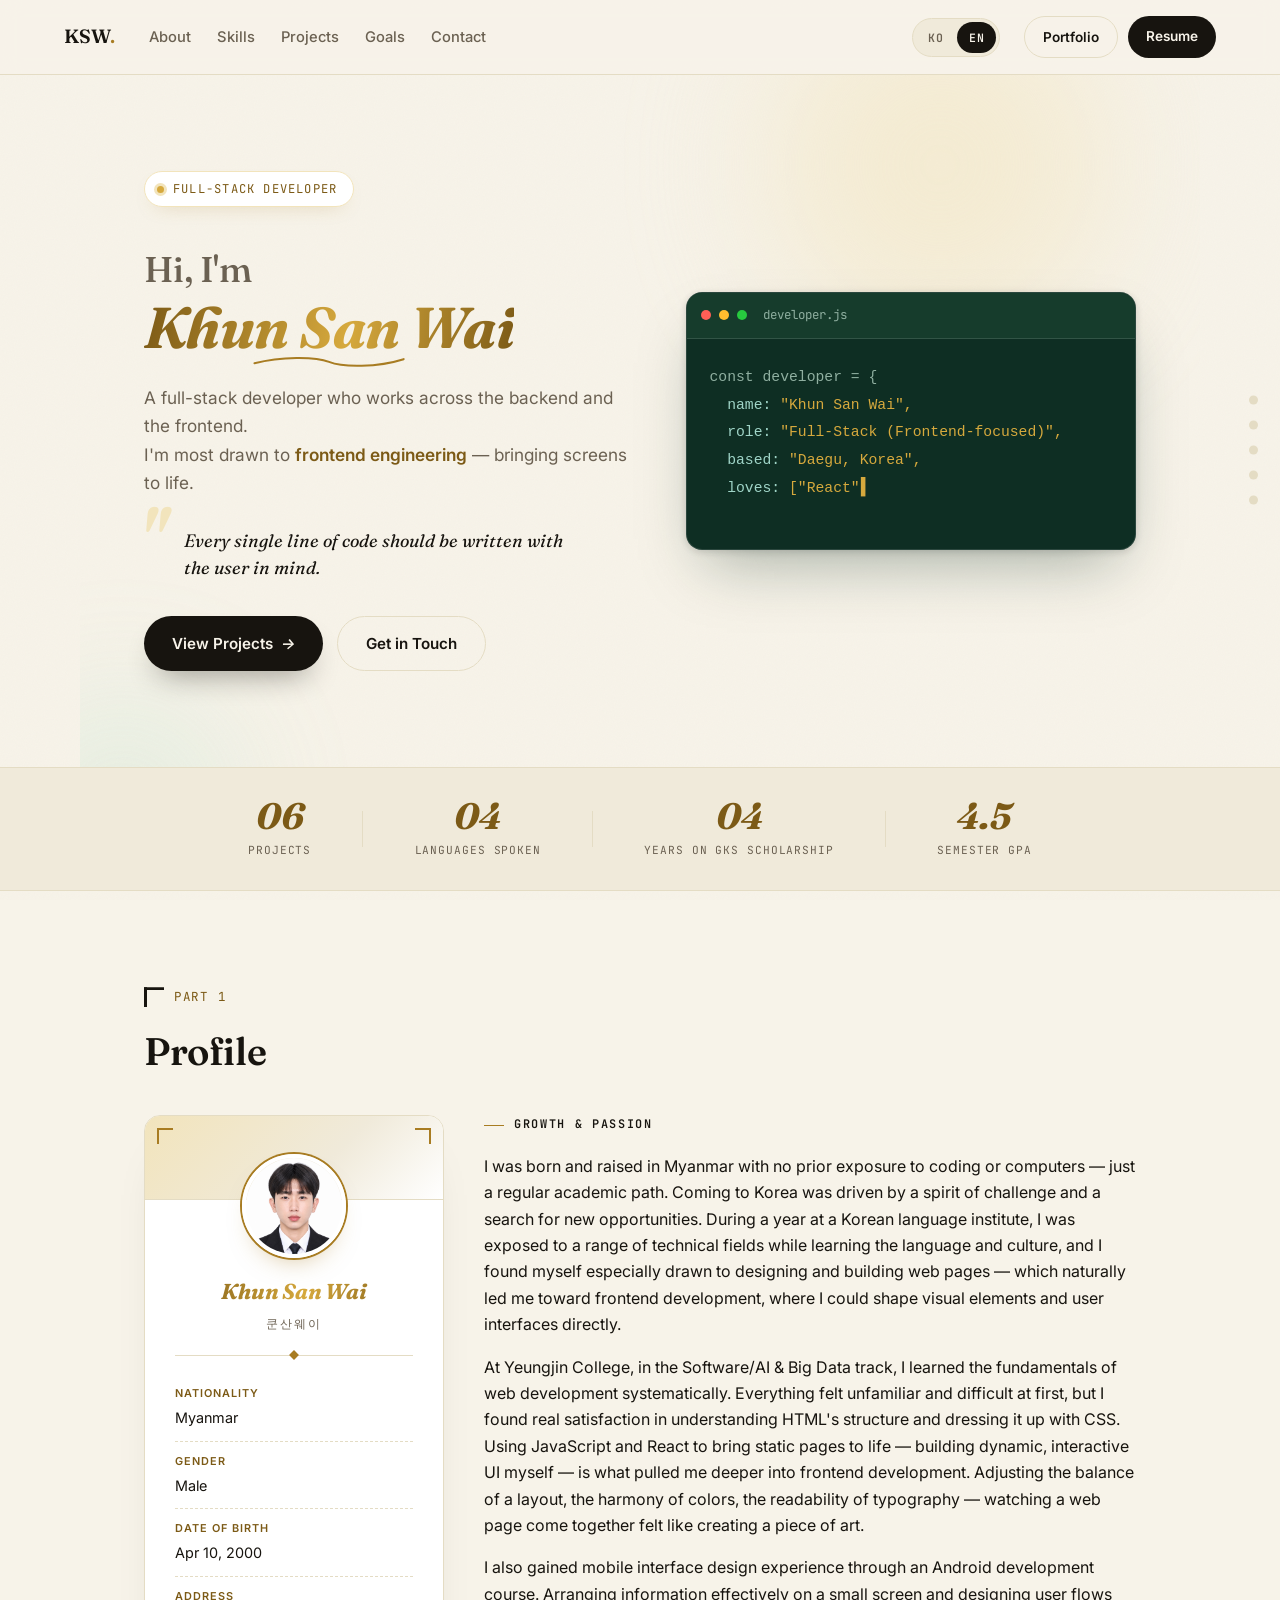
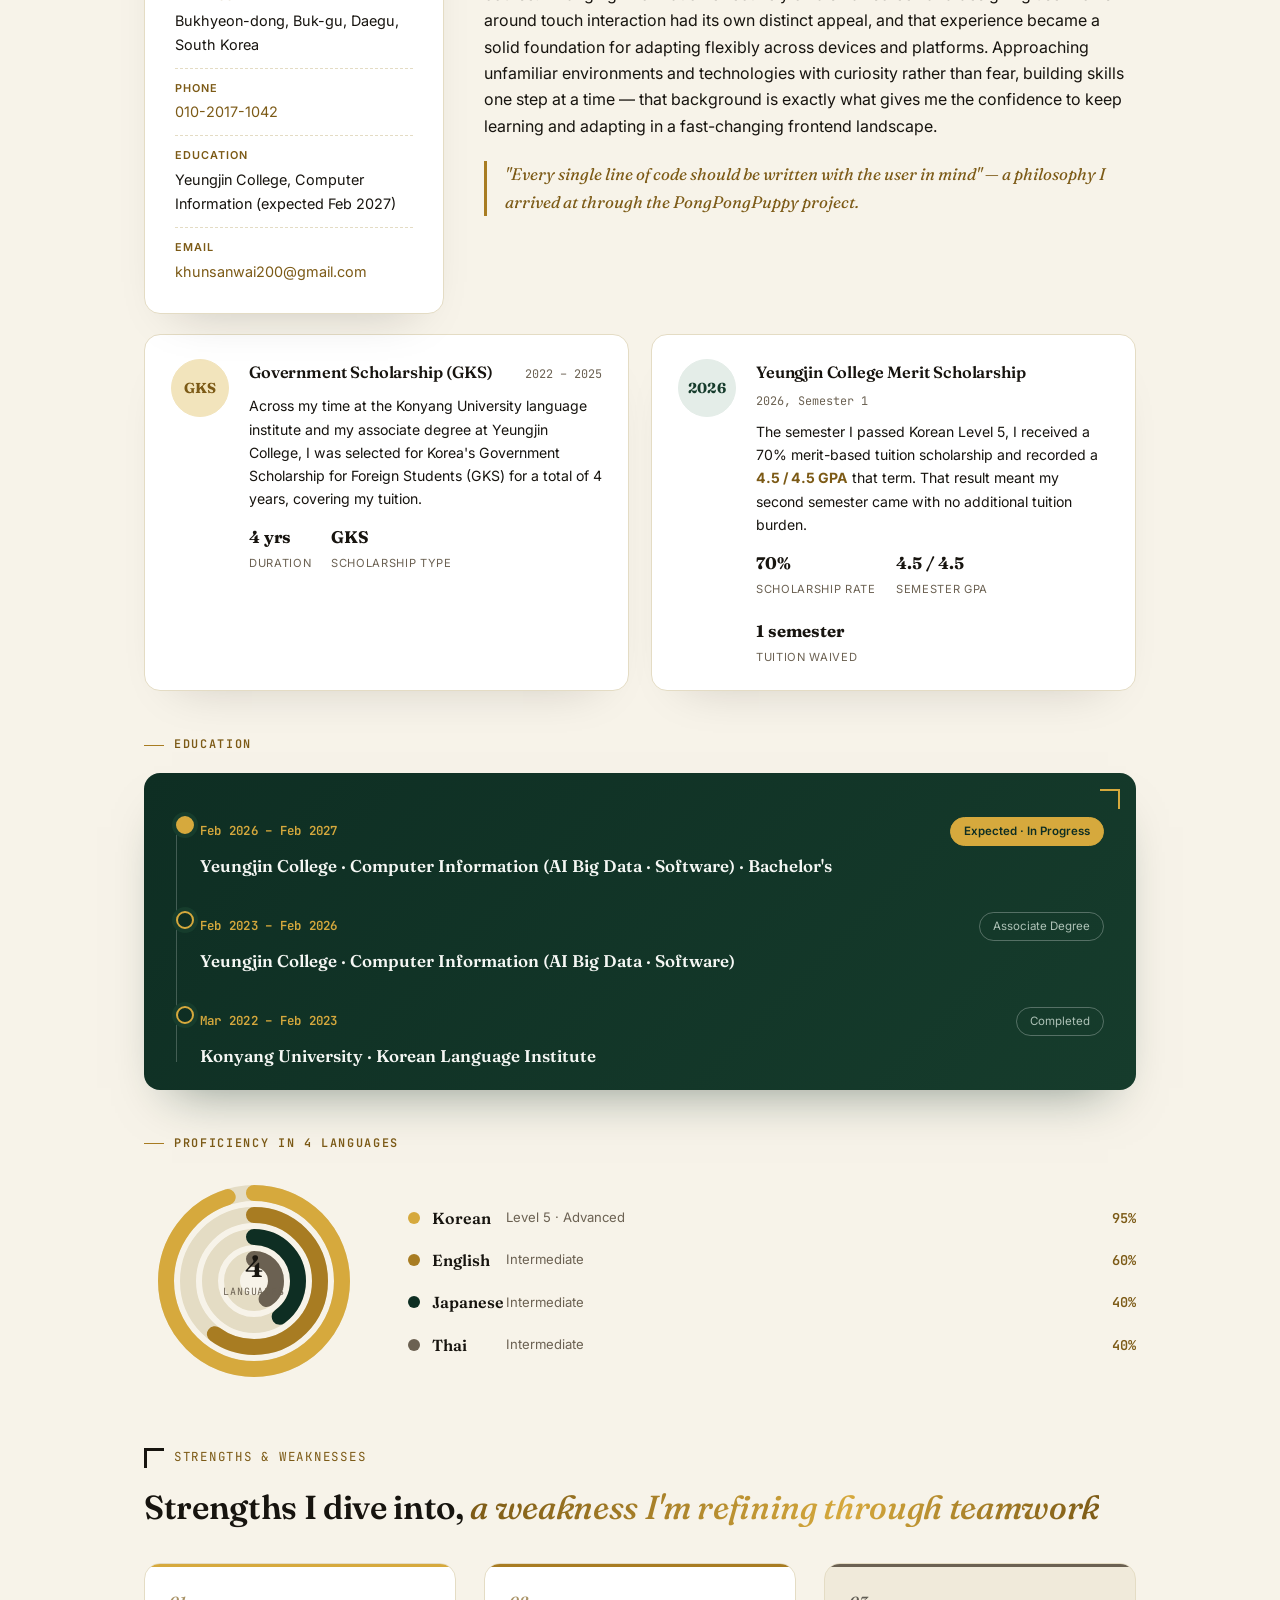
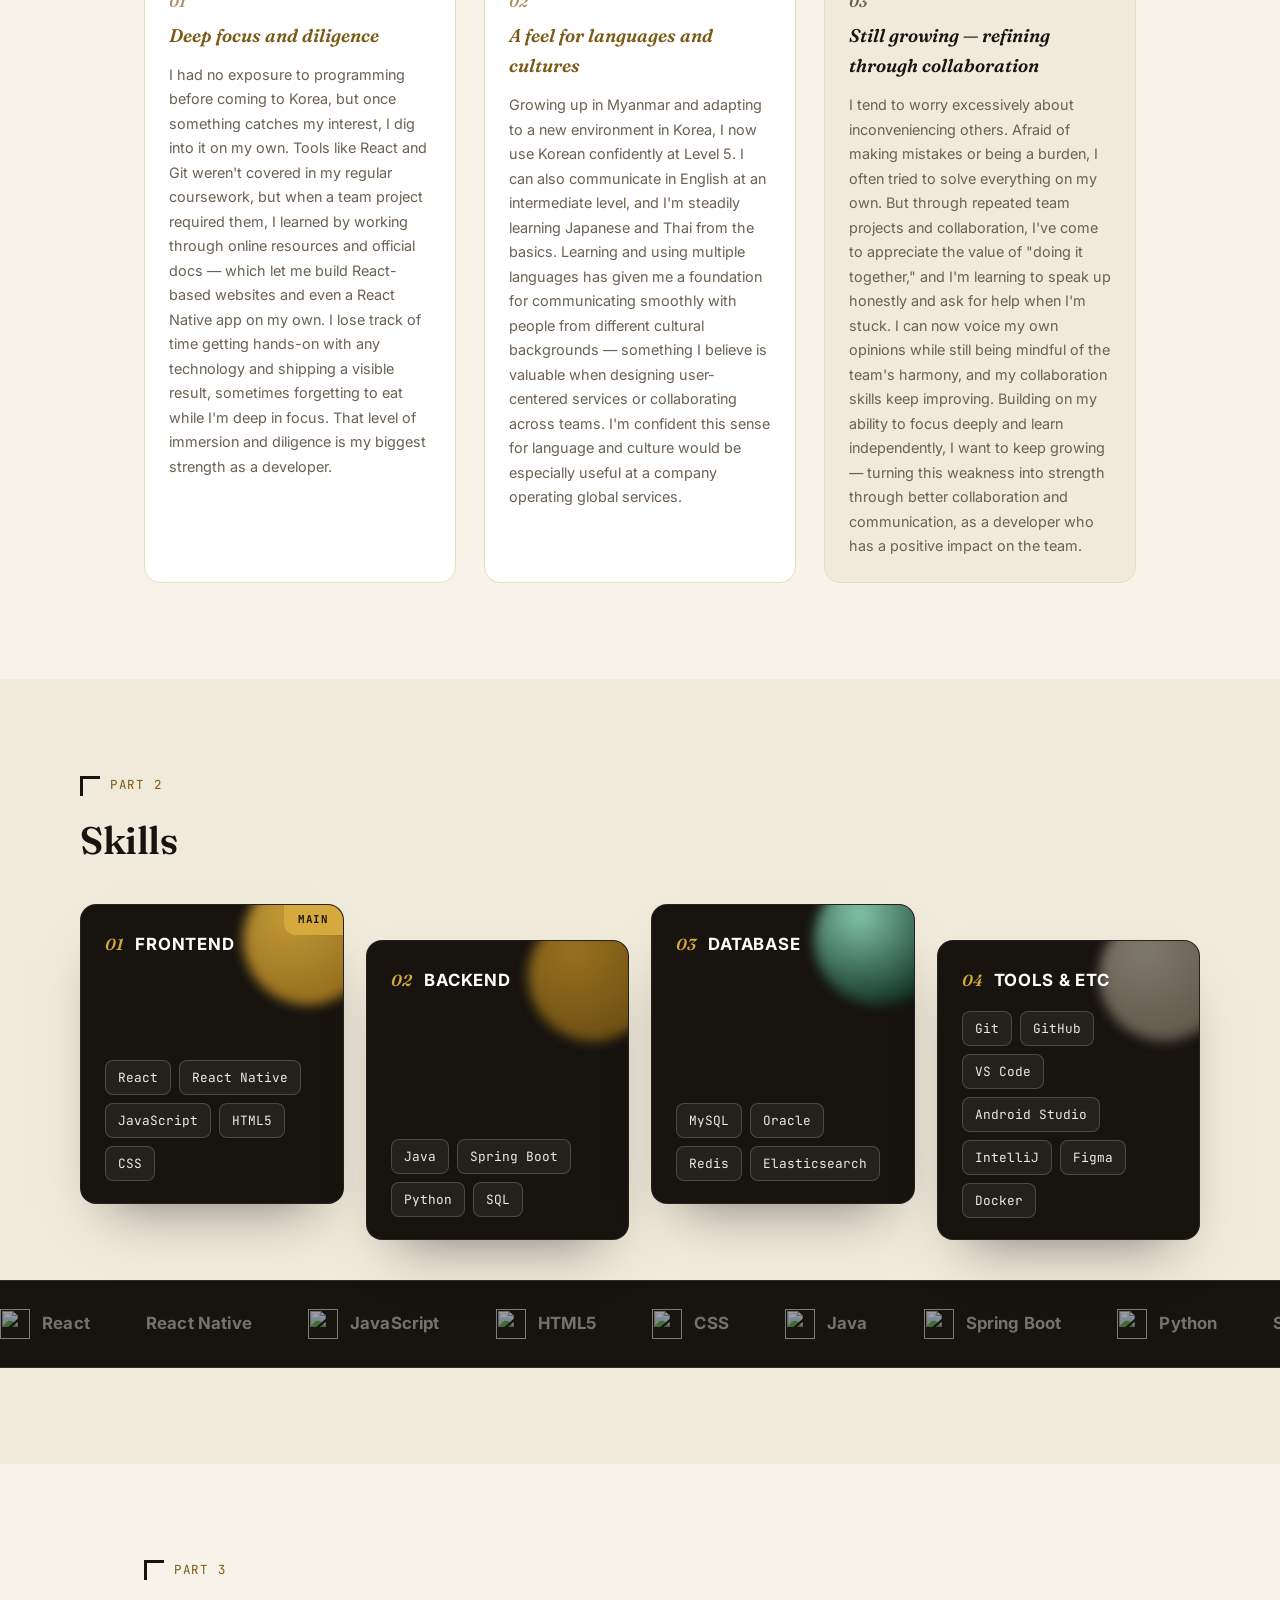
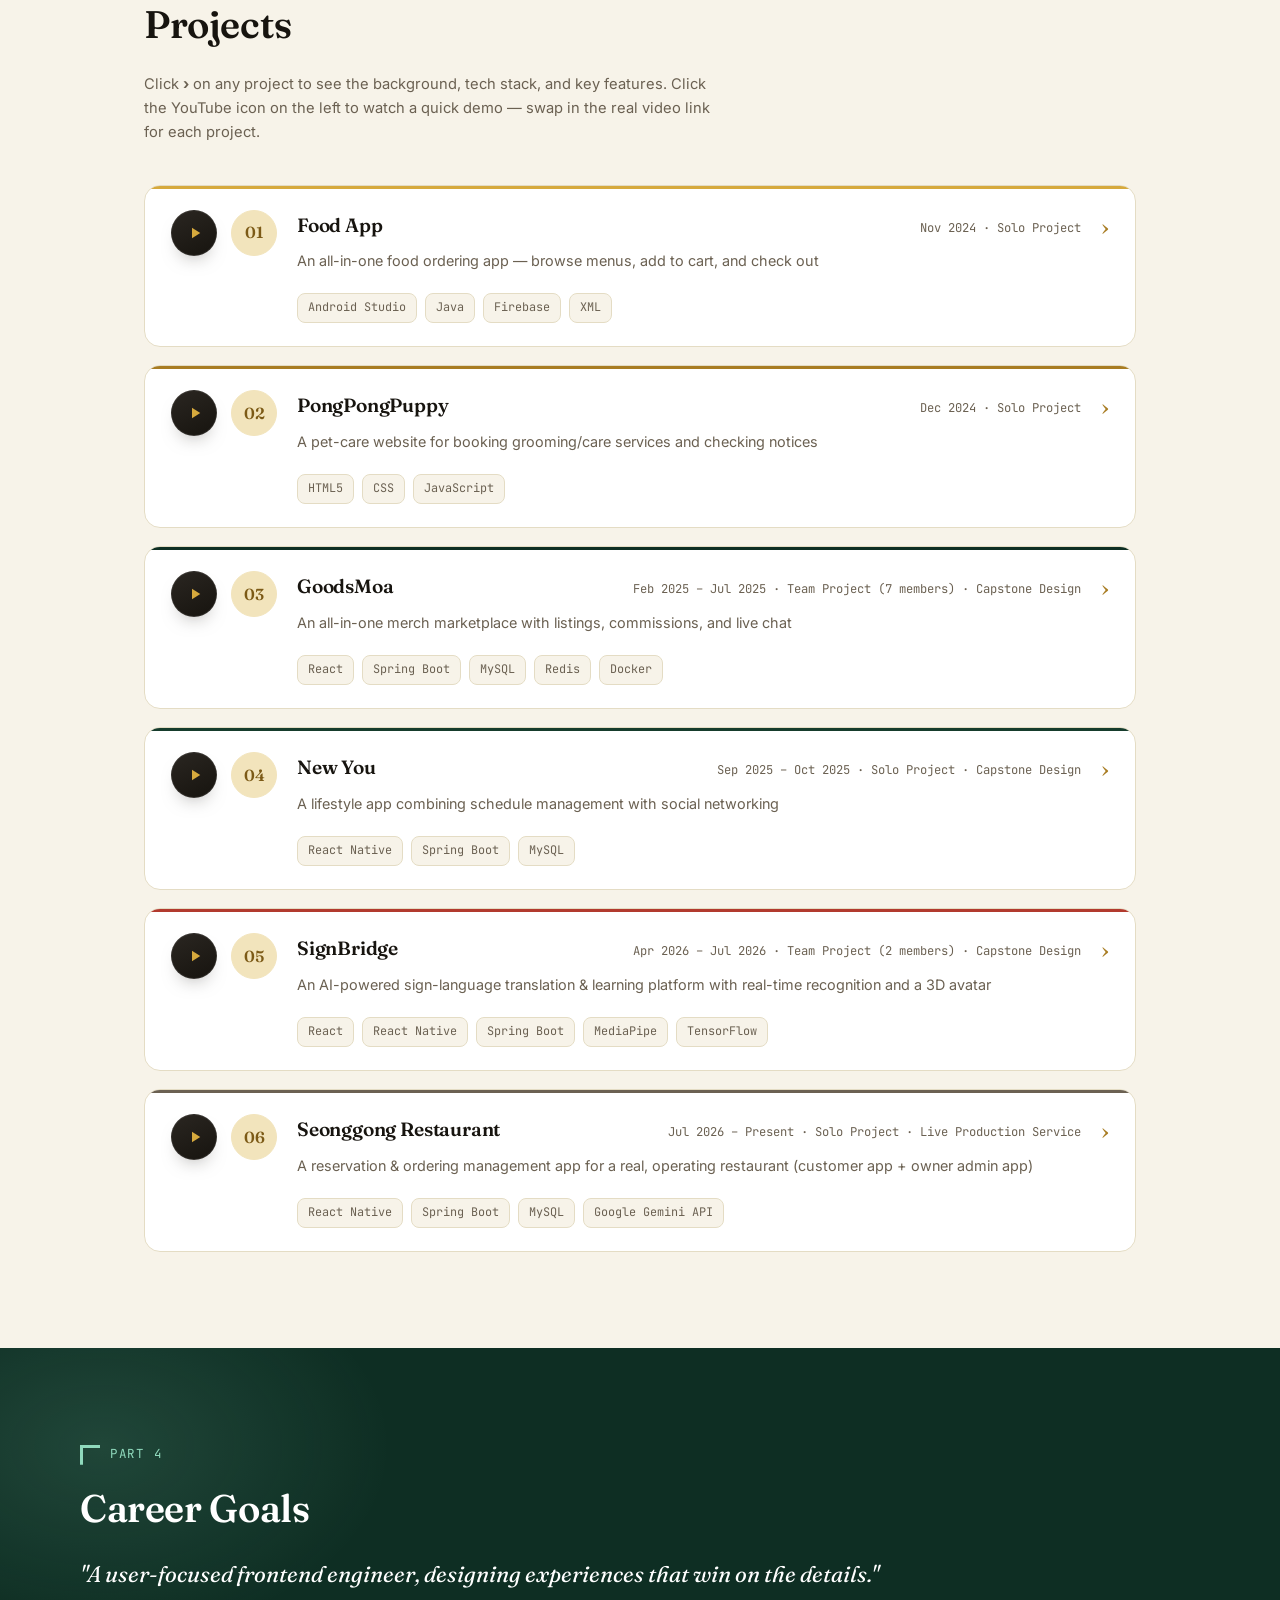
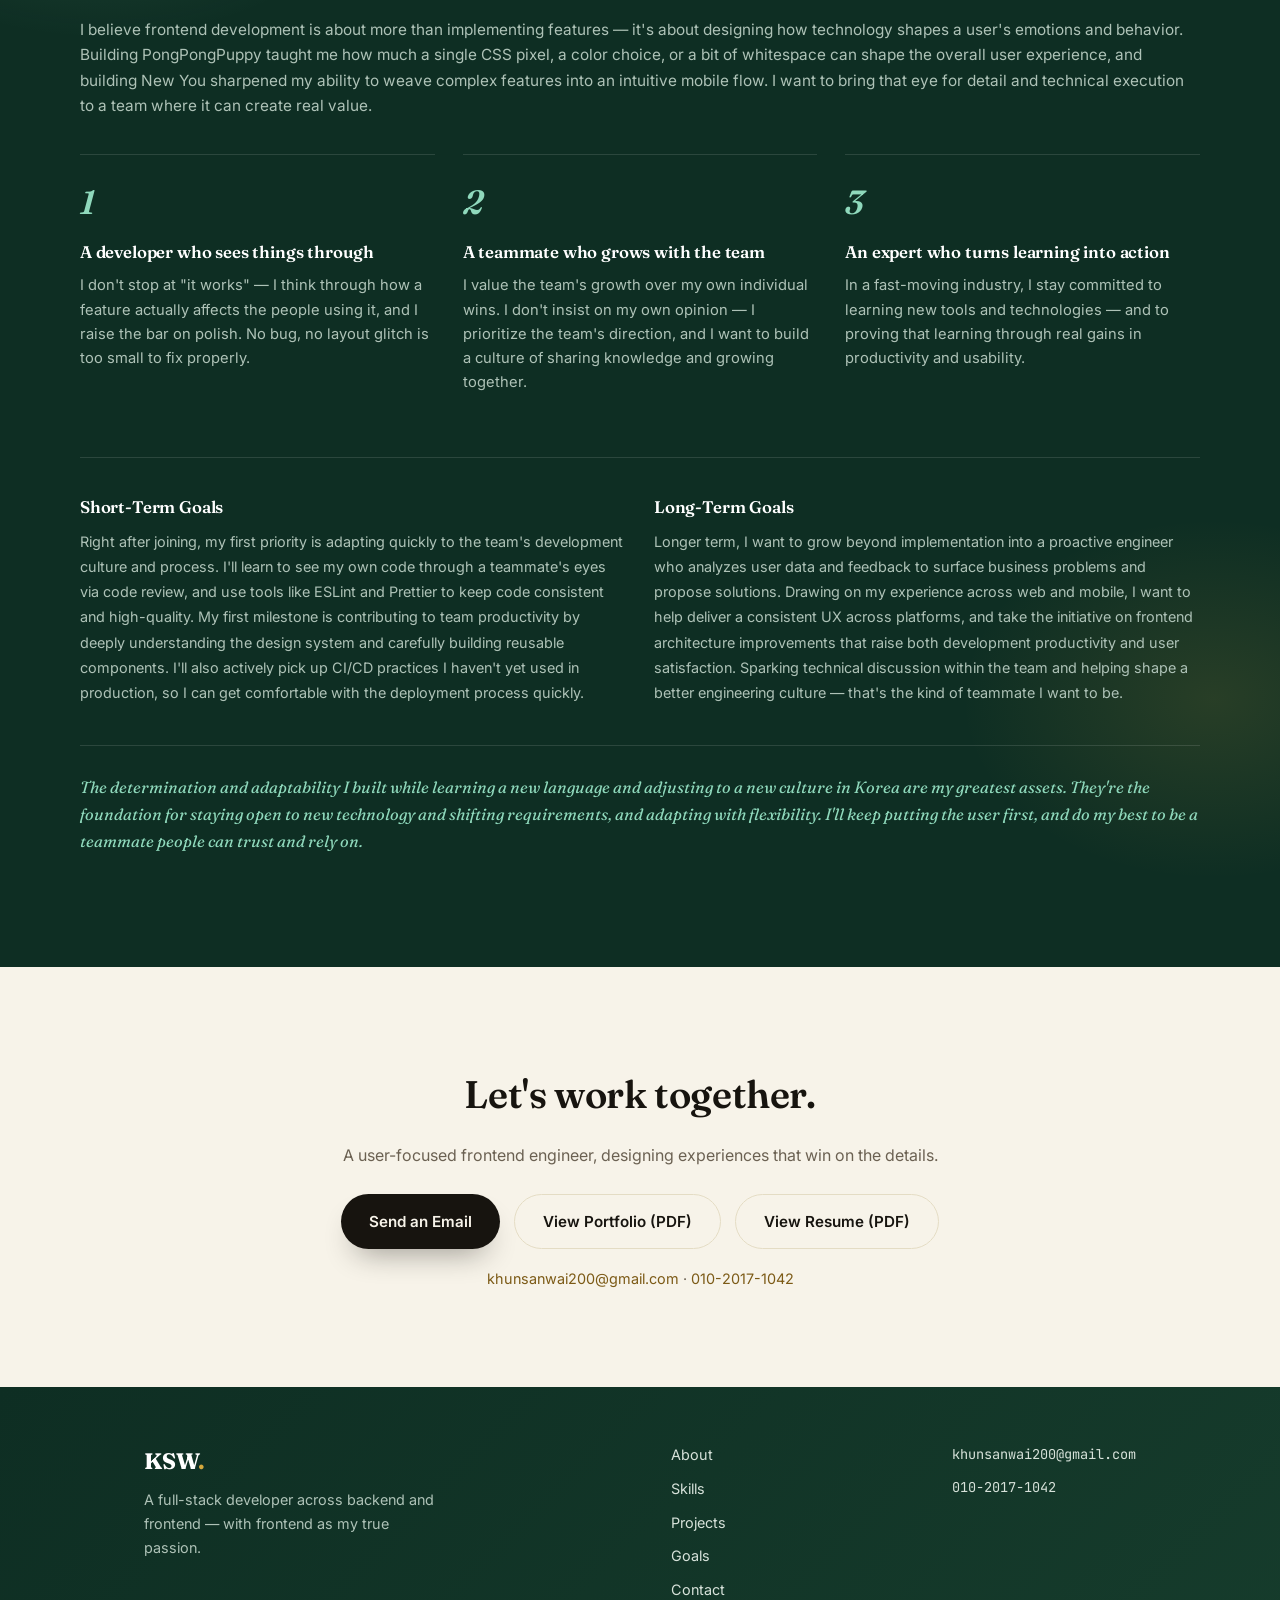
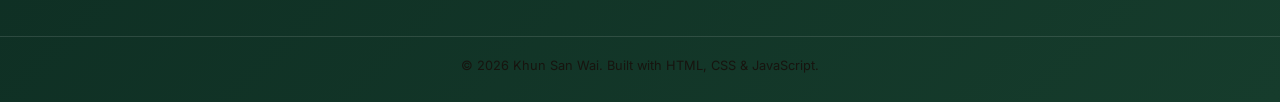
==== commit 8f0ad2f2: "edit code" ====
--- a/en.html
+++ b/en.html
@@ -41,7 +41,7 @@
   </div>
   <div class="nav__downloads">
     <a href="https://drive.google.com/file/d/1RkxG_004zXCR1A7PBx6ZnnCeV8jpIupQ/view?usp=sharing" target="_blank" rel="noopener" class="nav__cta nav__cta--secondary">Portfolio</a>
-    <a href="https://drive.google.com/file/d/1Z85XKn6IHdZB-t3oZM31EmweRnVyvz6r/view?usp=sharing" target="_blank" rel="noopener" class="nav__cta">Resume</a>
+    <a href="https://drive.google.com/file/d/1cTSasF3ILqGfxFXuauLrAv6VOeMzWsBf/view?usp=sharing" target="_blank" rel="noopener" class="nav__cta">Resume</a>
   </div>
   <button class="nav__burger" id="navBurger" aria-label="Open menu" aria-expanded="false">
     <span></span><span></span><span></span>
@@ -55,7 +55,7 @@
   <a href="#aspiration">Goals</a>
   <a href="#contact">Contact</a>
   <a href="https://drive.google.com/file/d/1RkxG_004zXCR1A7PBx6ZnnCeV8jpIupQ/view?usp=sharing" target="_blank" rel="noopener" class="mobile-menu__cta">View Portfolio</a>
-  <a href="https://drive.google.com/file/d/1Z85XKn6IHdZB-t3oZM31EmweRnVyvz6r/view?usp=sharing" target="_blank" rel="noopener" class="mobile-menu__cta">View Resume</a>
+  <a href="https://drive.google.com/file/d/1cTSasF3ILqGfxFXuauLrAv6VOeMzWsBf/view?usp=sharing" target="_blank" rel="noopener" class="mobile-menu__cta">View Resume</a>
 </div>
 
 <nav class="scroll-dots" aria-label="Section shortcuts">
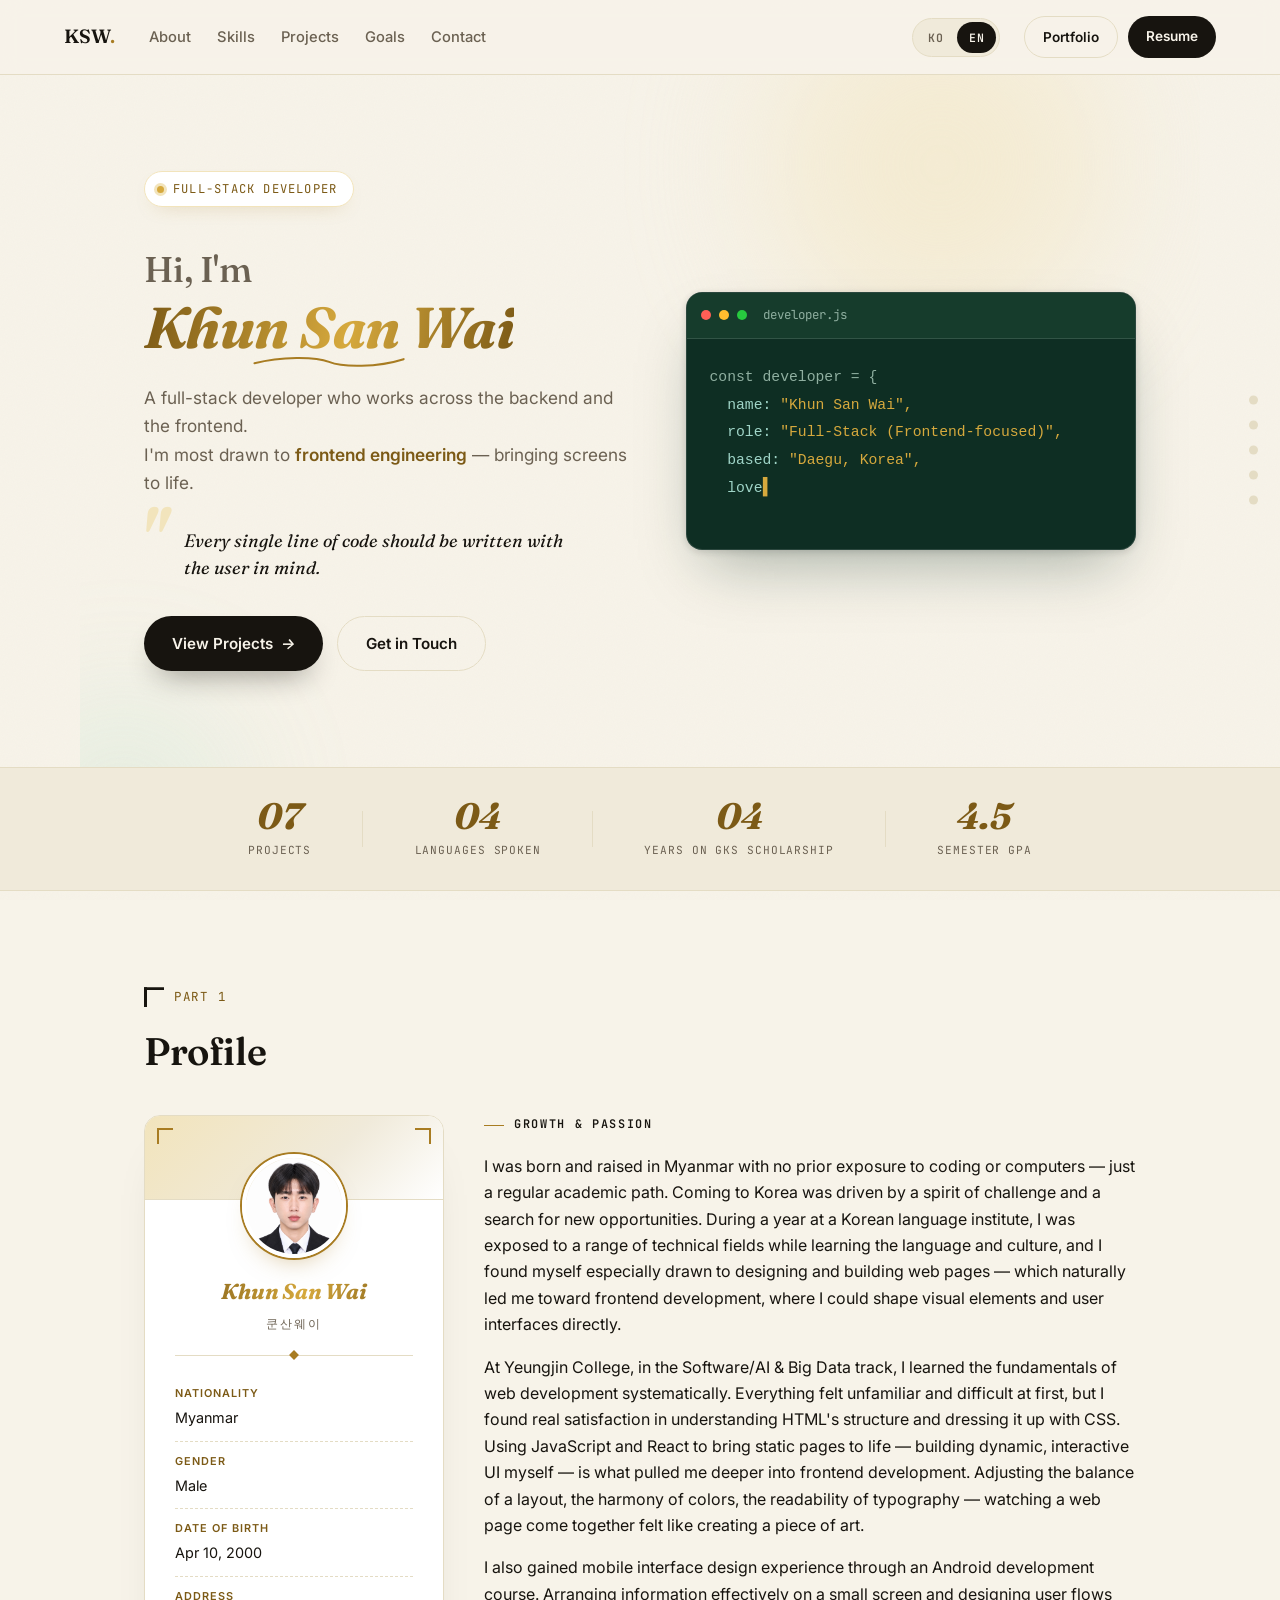
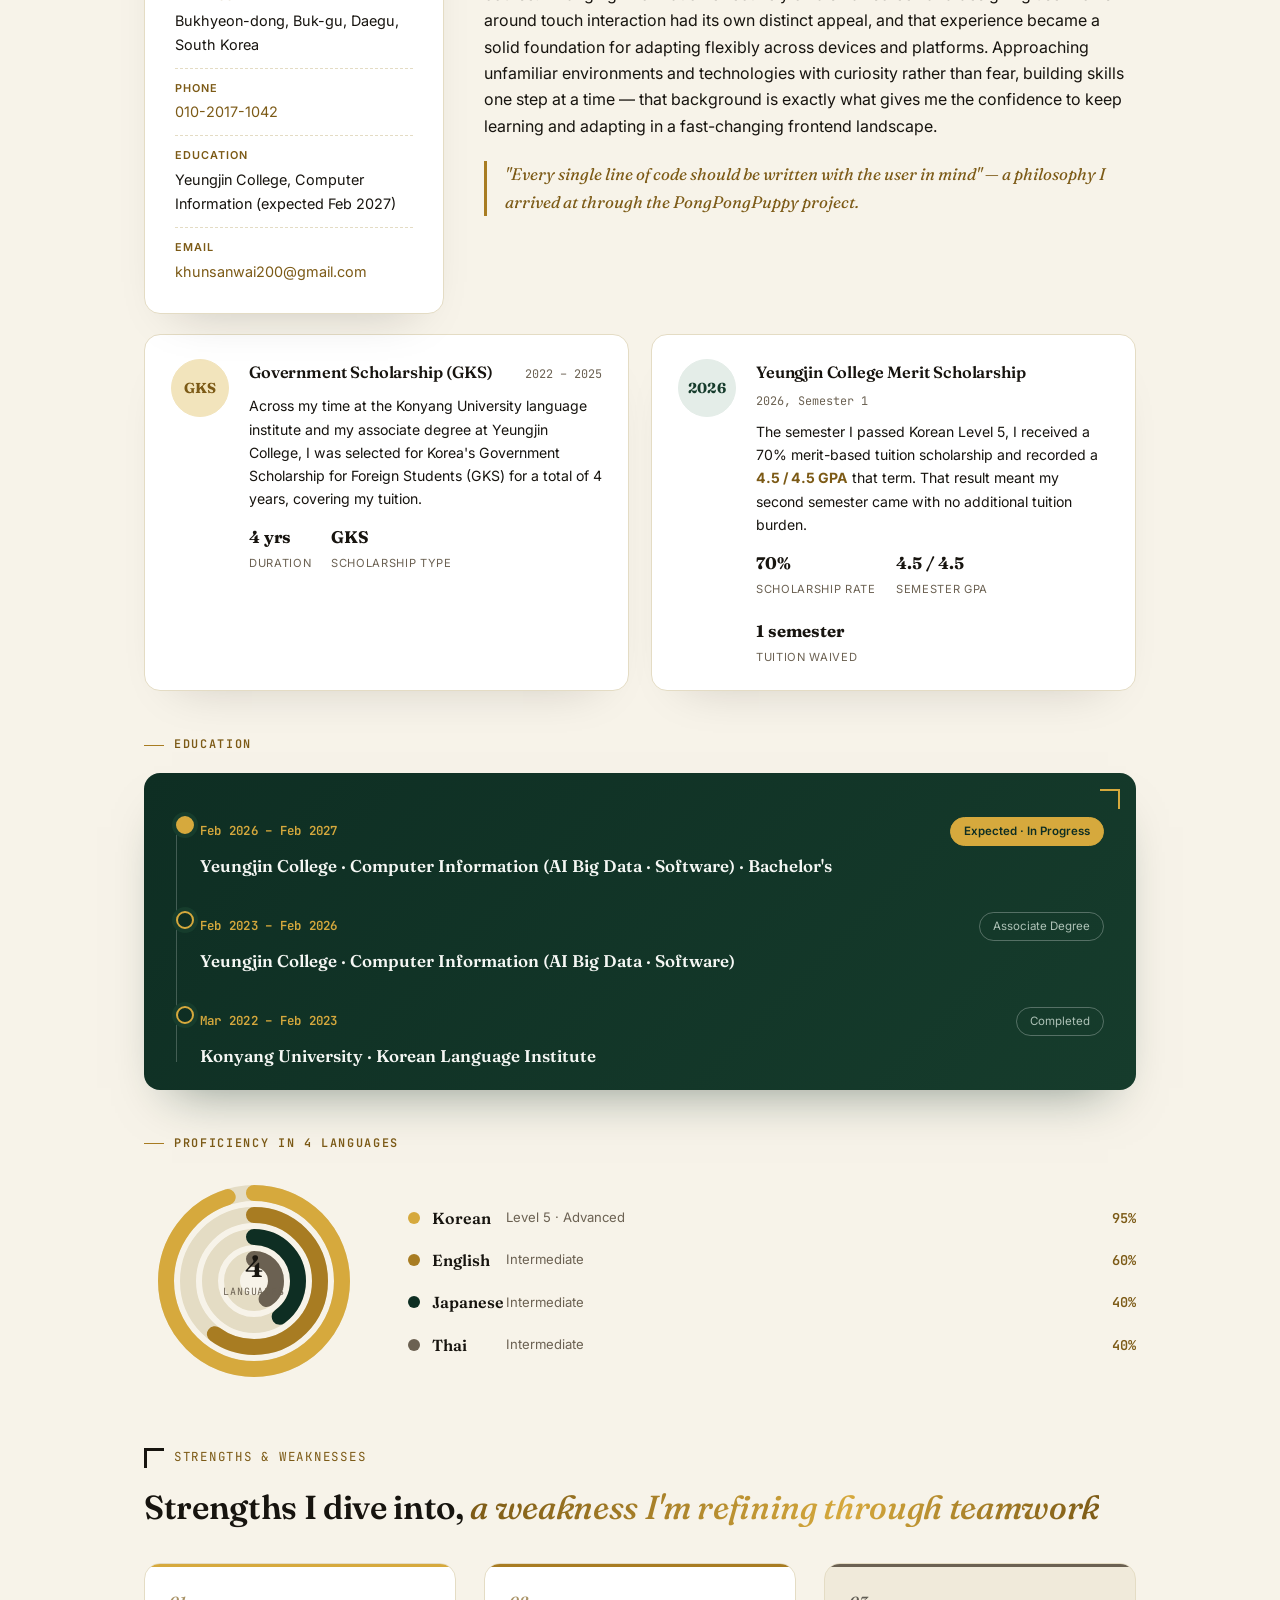
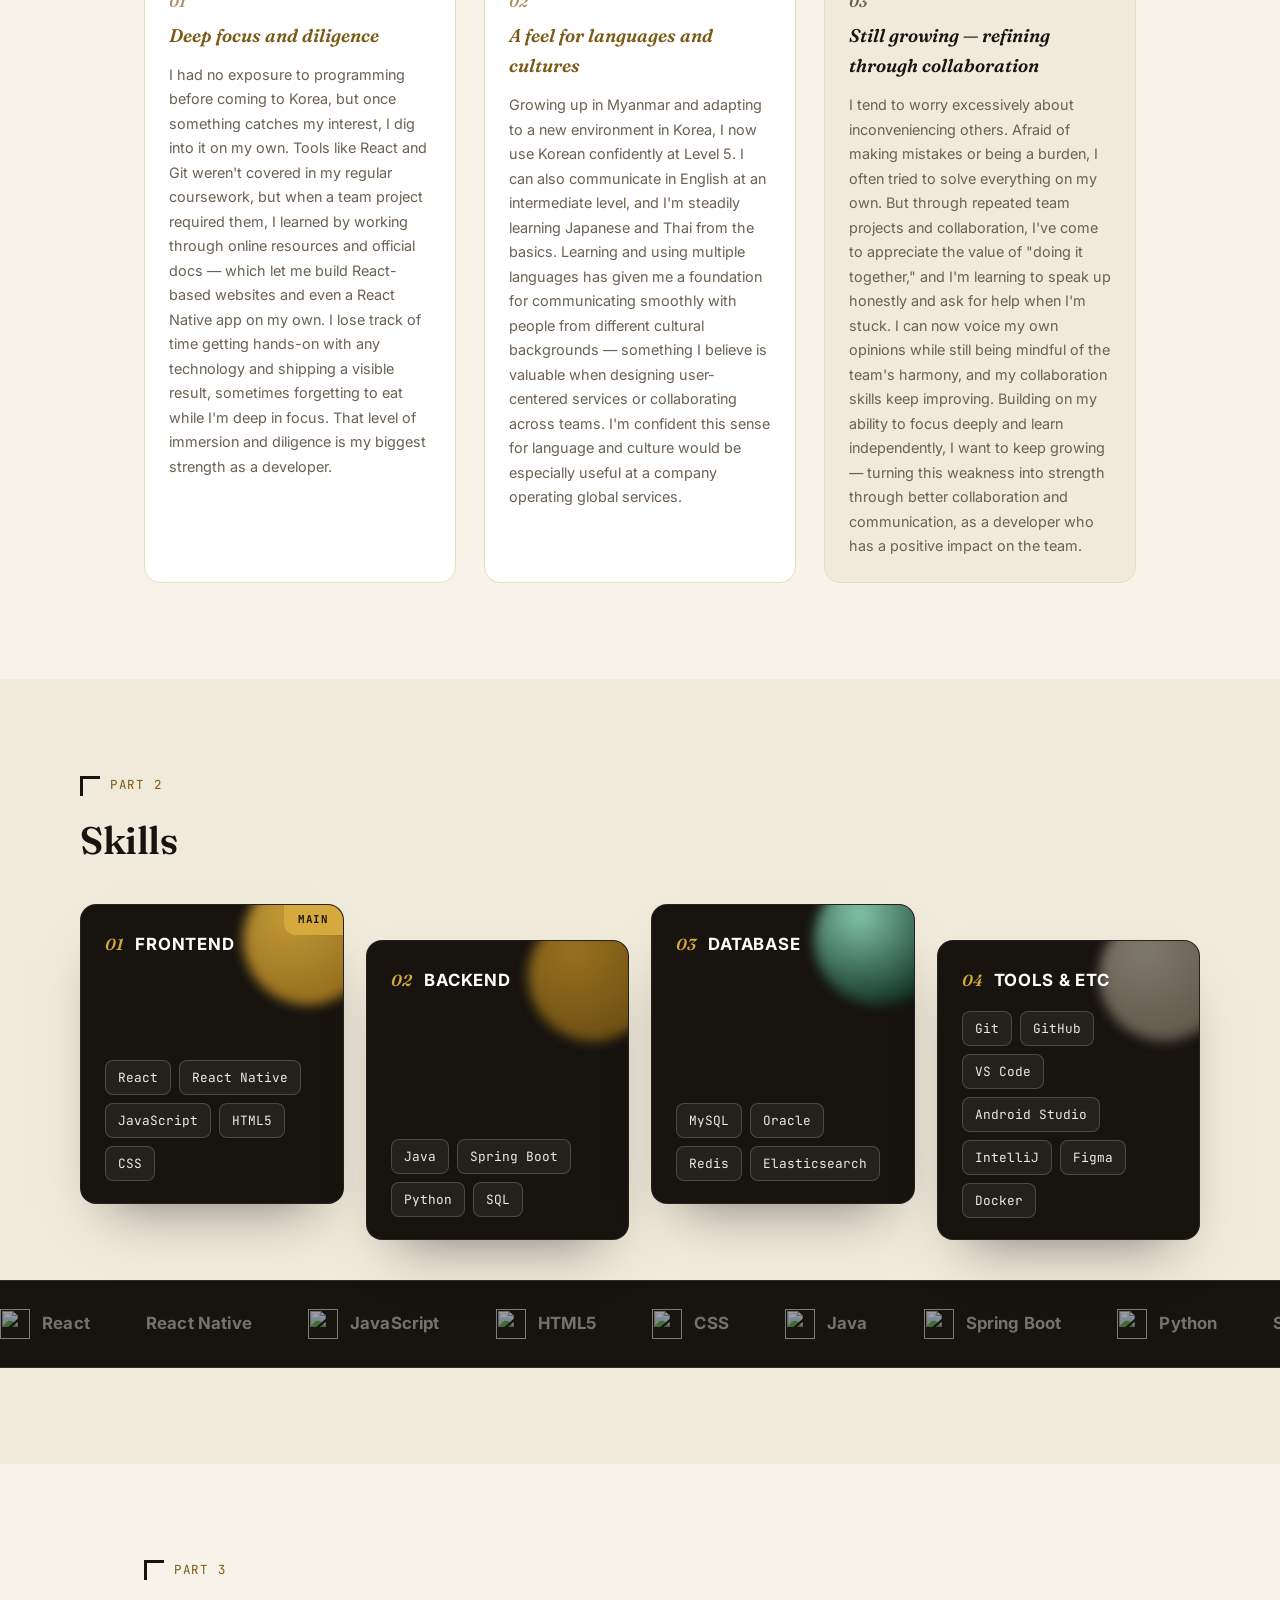
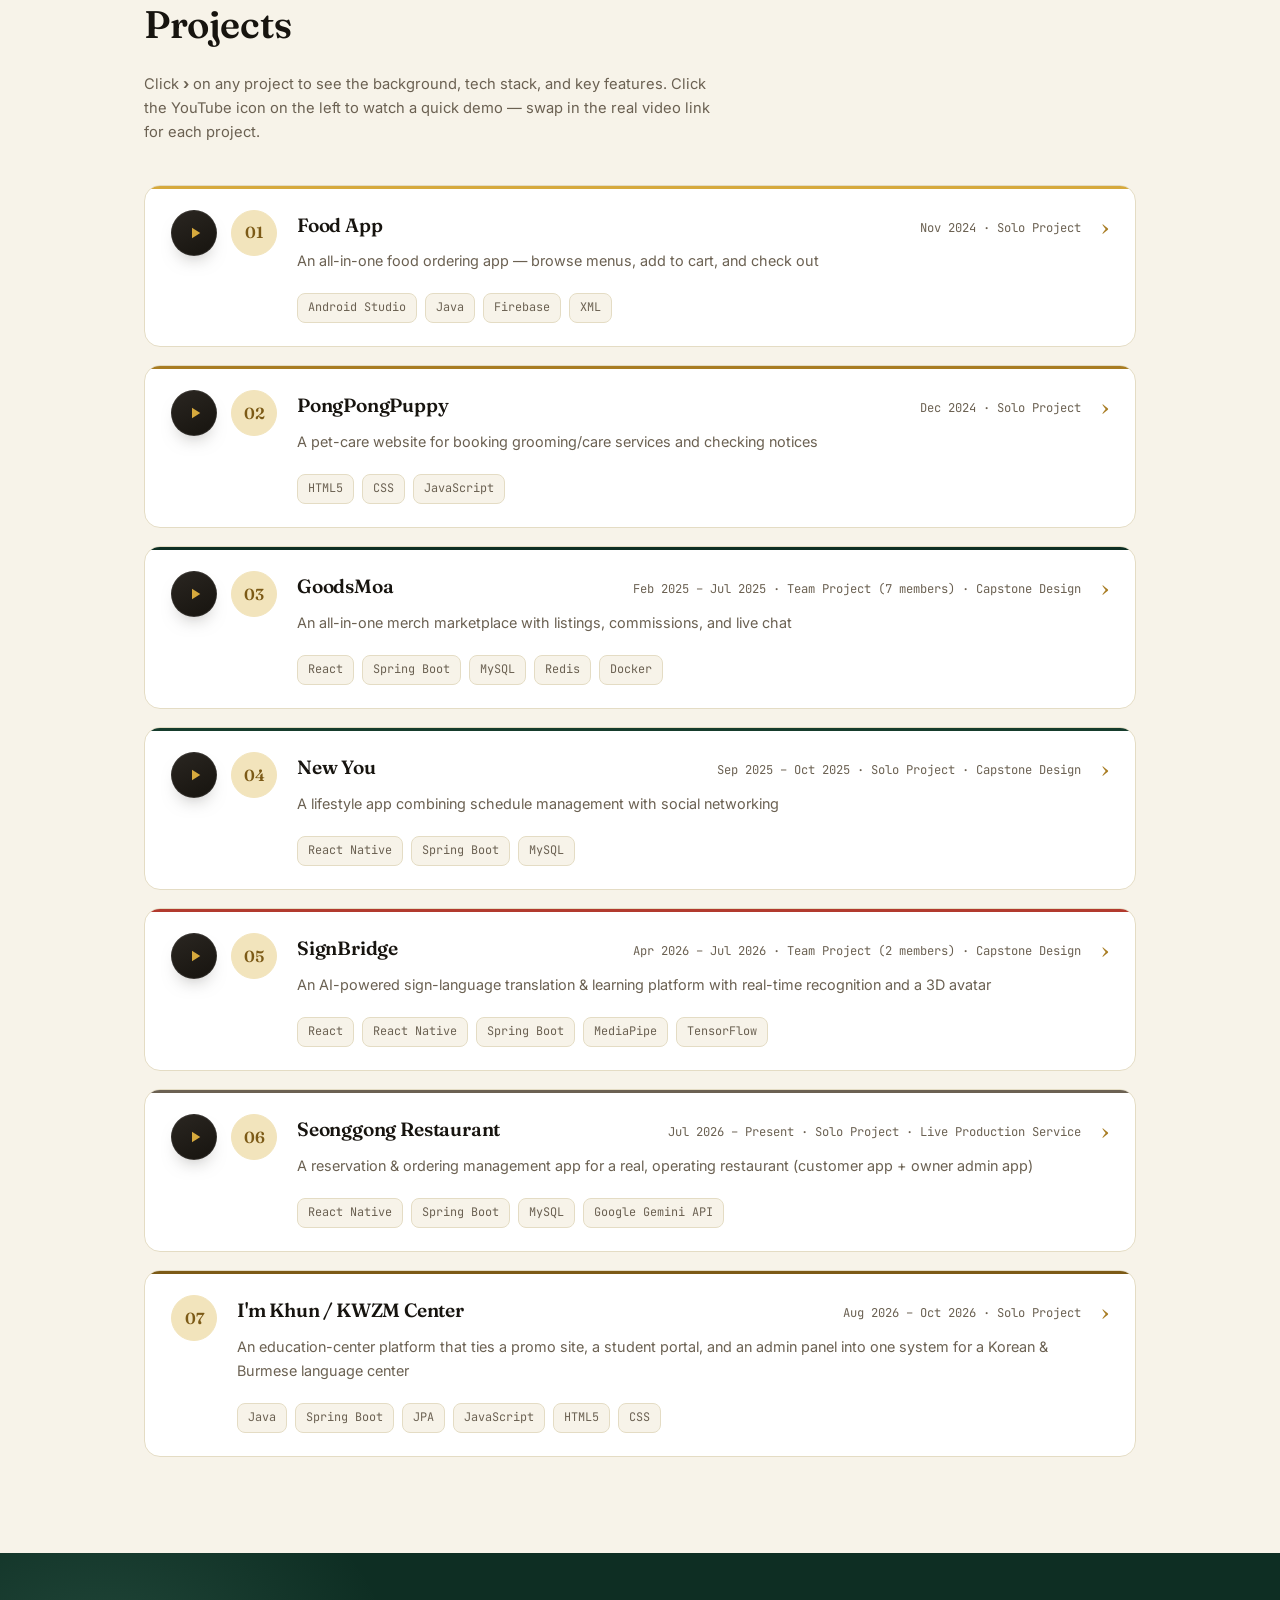
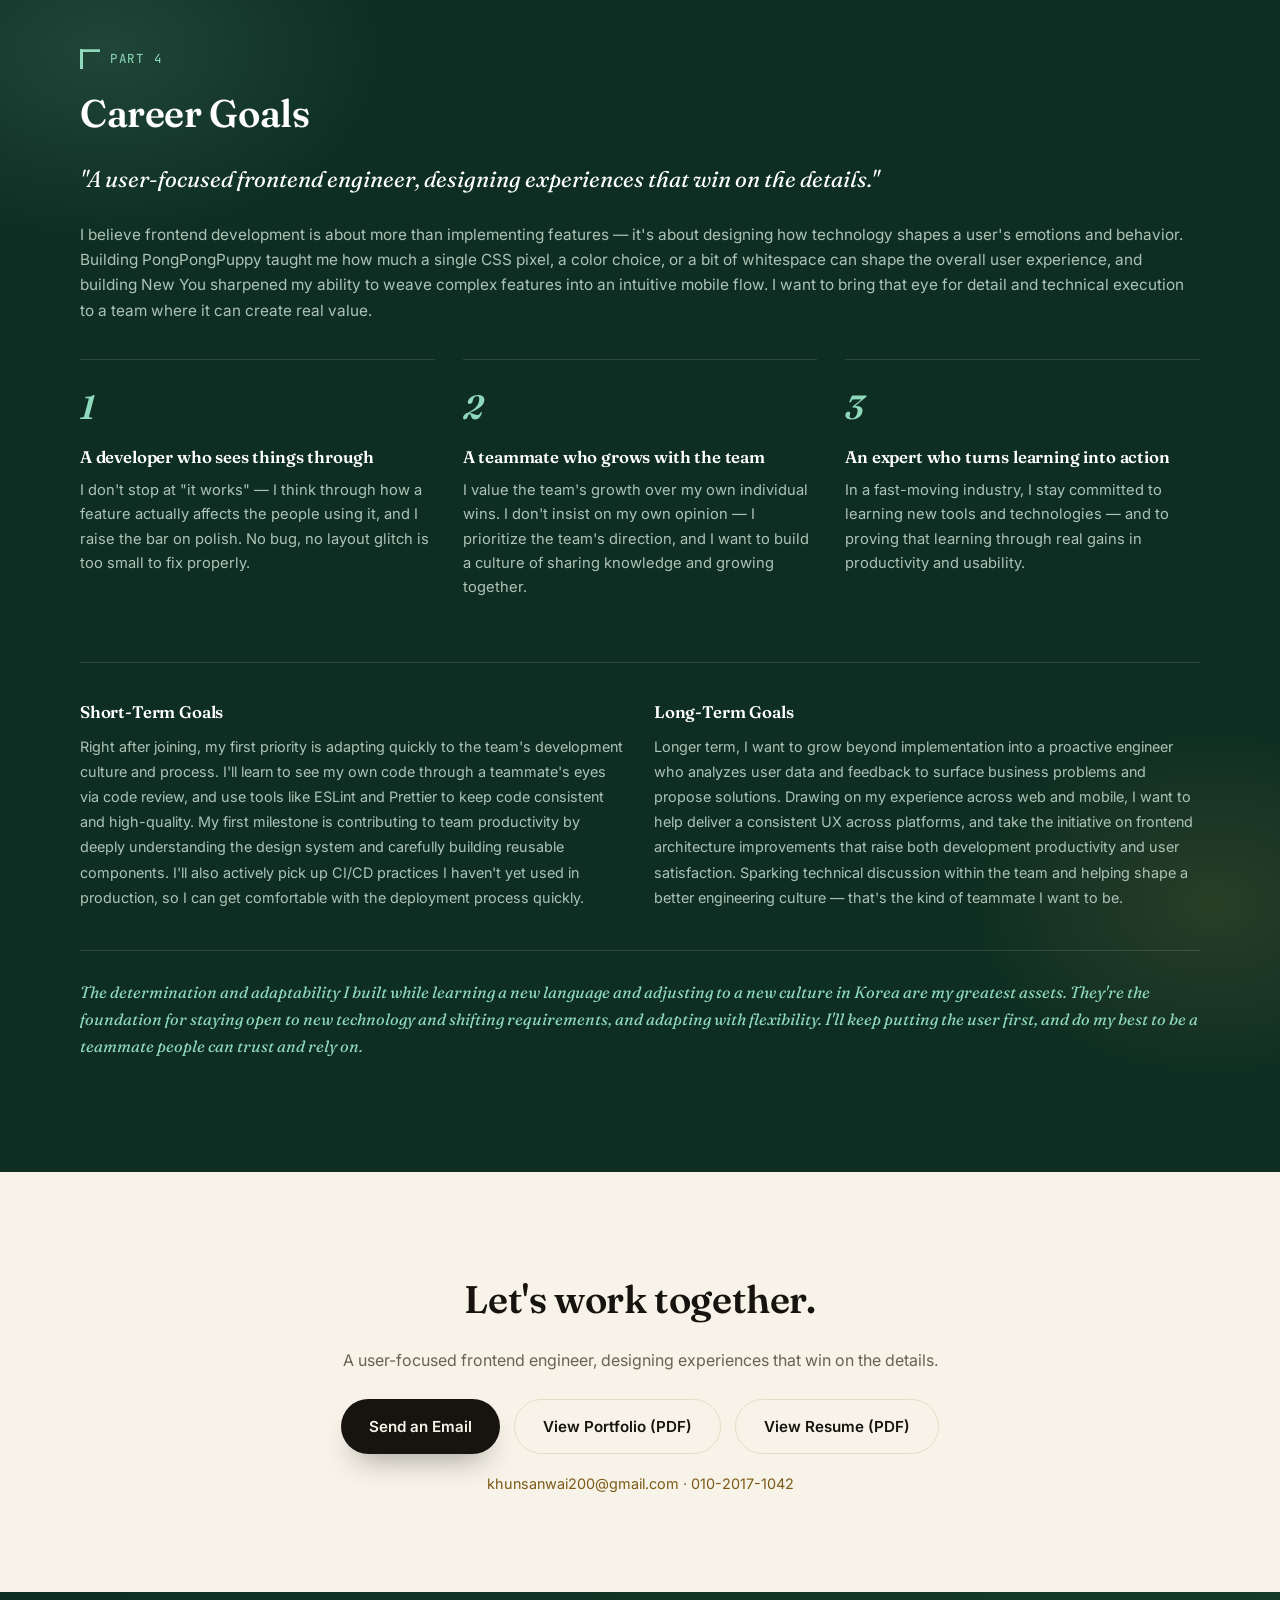
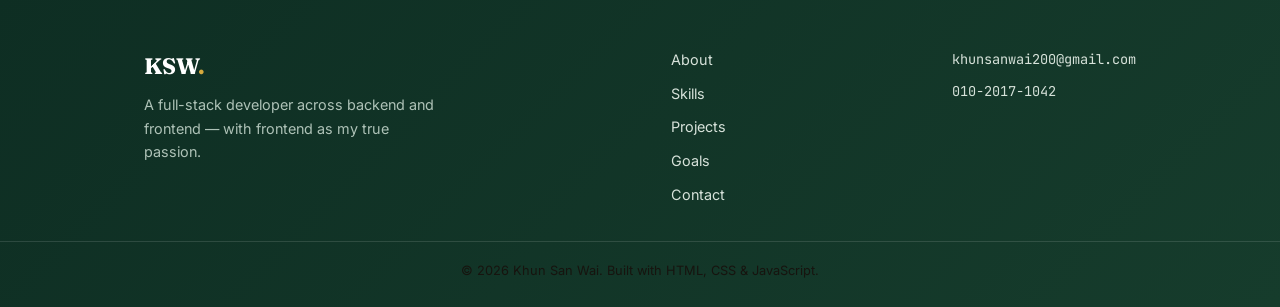
==== commit 85f93d1b: "add 1 project" ====
--- a/en.html
+++ b/en.html
@@ -107,7 +107,7 @@
   <section class="stats-strip reveal" aria-label="Key stats">
     <div class="stats-strip__inner">
       <div class="stat-block">
-        <span class="stat-block__num">06</span>
+        <span class="stat-block__num">07</span>
         <span class="stat-block__label">Projects</span>
       </div>
       <div class="stats-strip__divider" aria-hidden="true"></div>
@@ -878,6 +878,73 @@
         </div>
       </article>
 
+      <!-- 07 I'm Khun / KWZM Center -->
+      <article class="case reveal" data-case="7">
+        <div class="case__head-row">
+          <button class="case__head" aria-expanded="false" aria-controls="case-detail-7">
+            <span class="case__index">07</span>
+            <span class="case__title-group">
+              <span class="case__top-row">
+                <h3>I'm Khun / KWZM Center</h3>
+                <span class="case__period">Aug 2026 – Oct 2026 · Solo Project</span>
+              </span>
+              <span class="case__summary">An education-center platform that ties a promo site, a student portal, and an admin panel into one system for a Korean &amp; Burmese language center</span>
+              <div class="chips chips--sm">
+                <span class="chip">Java</span><span class="chip">Spring Boot</span><span class="chip">JPA</span><span class="chip">JavaScript</span><span class="chip">HTML5</span><span class="chip">CSS</span>
+              </div>
+            </span>
+            <span class="case__chevron" aria-hidden="true">›</span>
+          </button>
+        </div>
+        <div class="case__detail" id="case-detail-7">
+          <div class="case__detail-inner">
+            <div class="case__meta-row">
+              <span>Duration · Aug 2026 – Oct 2026</span>
+              <span>Team Size · Solo Project</span>
+              <span>Role · Full-Stack (Planning, Backend, Frontend)</span>
+            </div>
+            <div class="case__block">
+              <h4>Background</h4>
+              <p>Running an education center means handling enrollment, payment confirmation, attendance,
+              learning materials, and student questions — usually scattered across chat apps and
+              spreadsheets. I planned an all-in-one platform that connects a promo site, a student portal,
+              and an admin panel to a single backend. Students handle everything from enrollment to
+              attendance, materials, and questions to the teacher with one account, while the admin
+              confirms payments and sends notifications from one screen.</p>
+            </div>
+            <div class="case__block">
+              <h4>Tech Stack</h4>
+              <ul class="case__stack">
+                <li><b>Backend</b> Java, Spring Boot, JPA</li>
+                <li><b>Frontend</b> HTML5, CSS, JavaScript</li>
+                <li><b>Architecture</b> Layered: Controller · Service · Repository · Domain · DTO</li>
+                <li><b>Auth</b> Spring Security alongside a cookie-token flow (the promo site and student portal share one member account)</li>
+              </ul>
+            </div>
+            <div class="case__block">
+              <h4>Key Features</h4>
+              <ul class="case__features">
+                <li>QR attendance — the admin issues a QR, students scan to check in; the server only allows it from 10 minutes before class to 1 hour after</li>
+                <li>Payment guidance &amp; receipts — color-coded Unpaid / Confirmation Requested / Paid states, plus a printable receipt (save as PDF) after confirmation</li>
+                <li>Automated notifications — a scheduler sends class reminders and birthday greetings daily, with no duplicates within the same year</li>
+                <li>Teacher–student 1:1 messaging — new-message alerts, unread indicators, and a per-student conversation list with replies in the admin panel</li>
+                <li>Video viewing status — records when a student opens a video; the admin sees view counts and the list of students per material</li>
+              </ul>
+            </div>
+            <div class="case__block">
+              <h4>Problem Solving</h4>
+              <p>I noticed the attendance QR was rendering blank, traced it to a wrong URL for the externally
+              hosted QR library, and fixed it by bundling the library inside the project so it works
+              regardless of network conditions. I also linked two screens with different login flows to
+              share one member account, and recorded the last-sent year so birthday notifications never
+              repeat within a year — designing for problems that would come up in real operation. Along the
+              way I learned the full-stack mindset that adding one screen means designing the entity, DTO,
+              API, admin view, and notification together.</p>
+            </div>
+          </div>
+        </div>
+      </article>
+
     </div>
   </section>
 
--- a/style.css
+++ b/style.css
@@ -684,6 +684,7 @@
 .case[data-case="4"]::before{ background: var(--forest-2); }
 .case[data-case="5"]::before{ background: #B23A2E; }
 .case[data-case="6"]::before{ background: var(--ink-soft); }
+.case[data-case="7"]::before{ background: var(--gold-ink); }
 
 .case__head-row{
   display: flex;
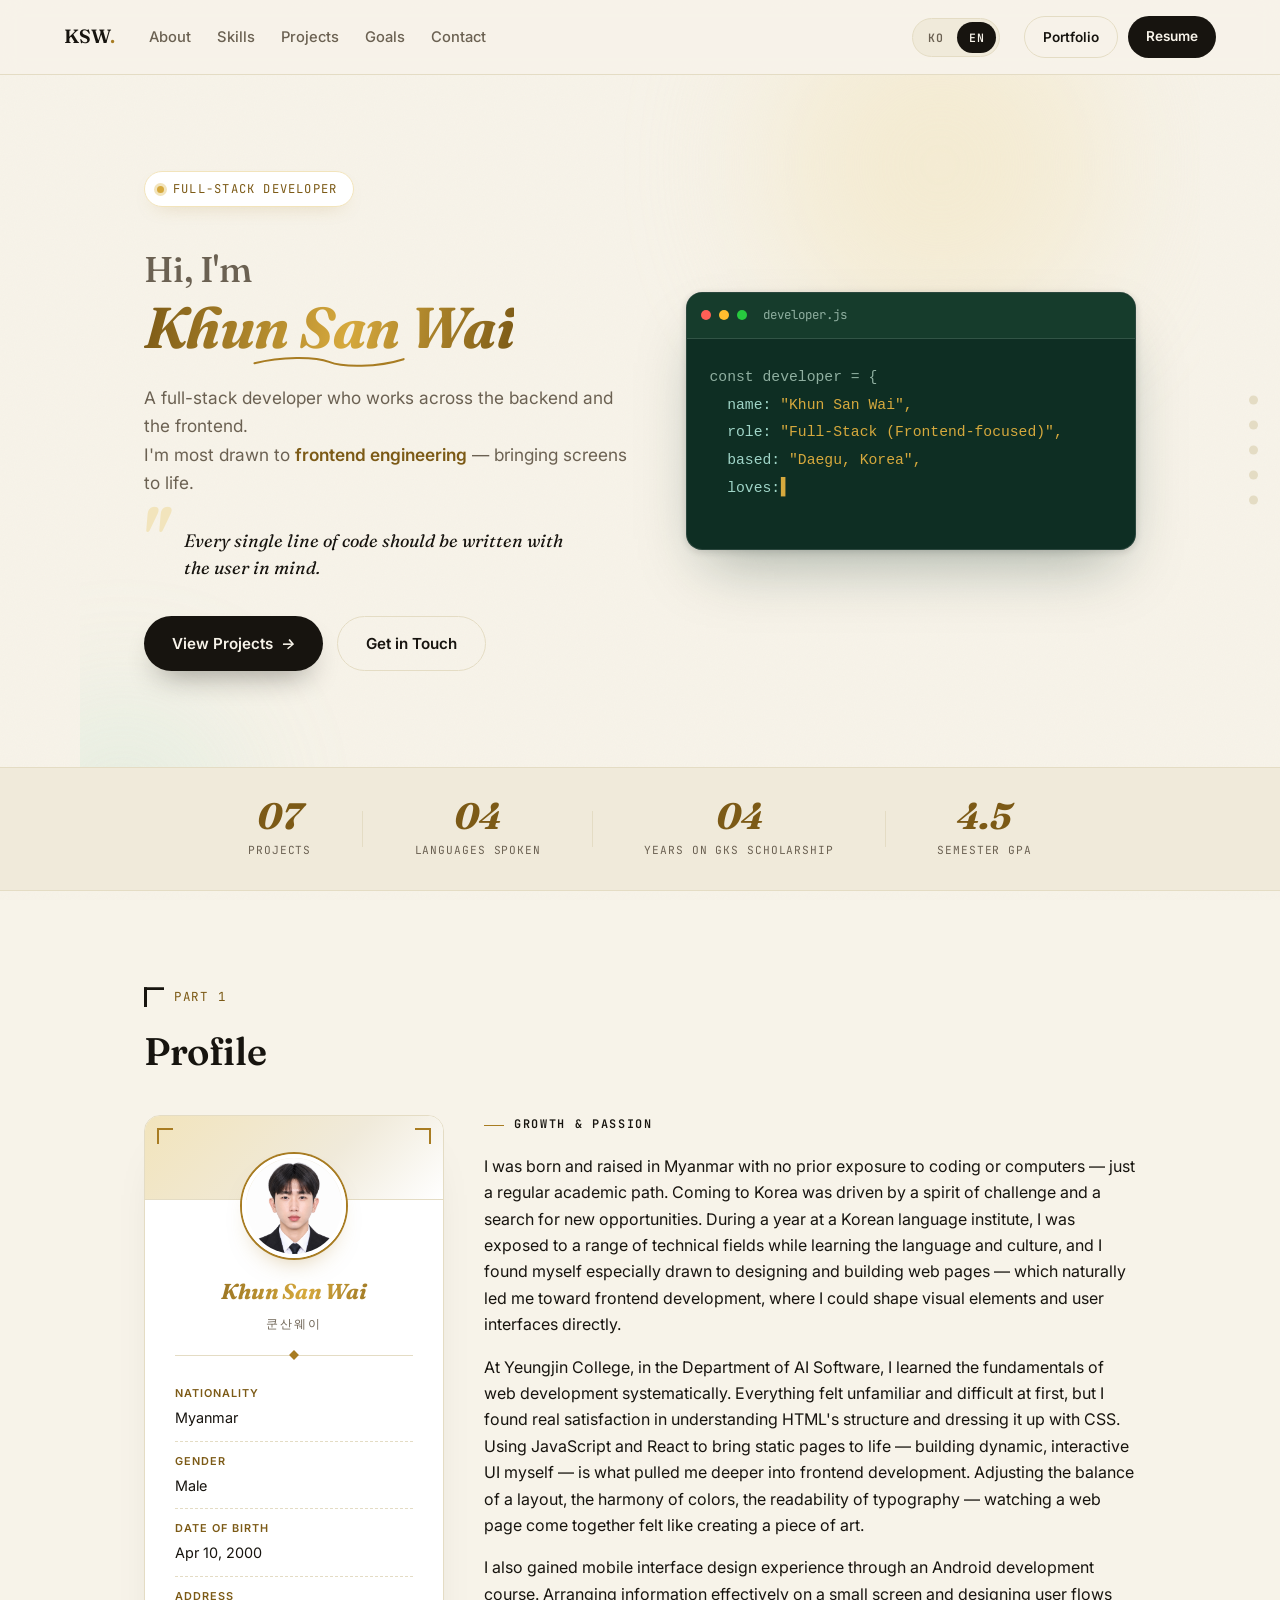
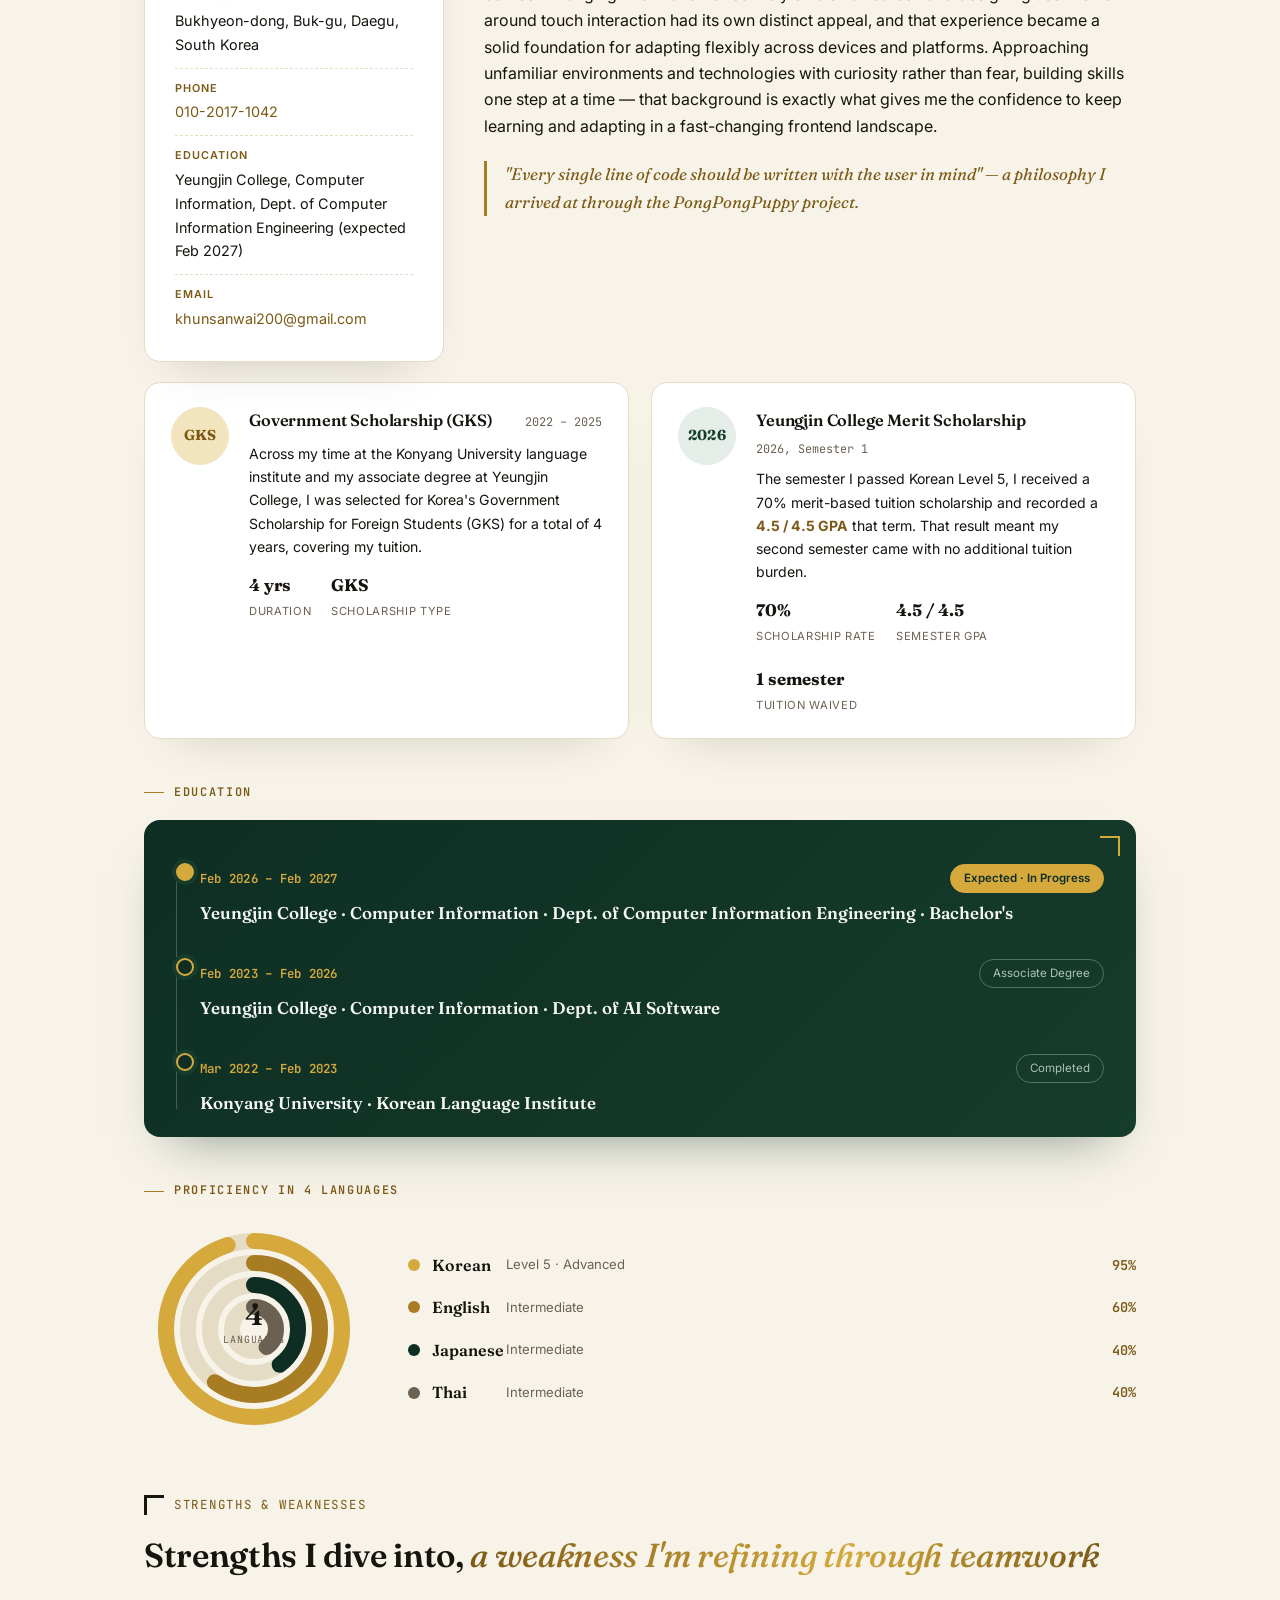
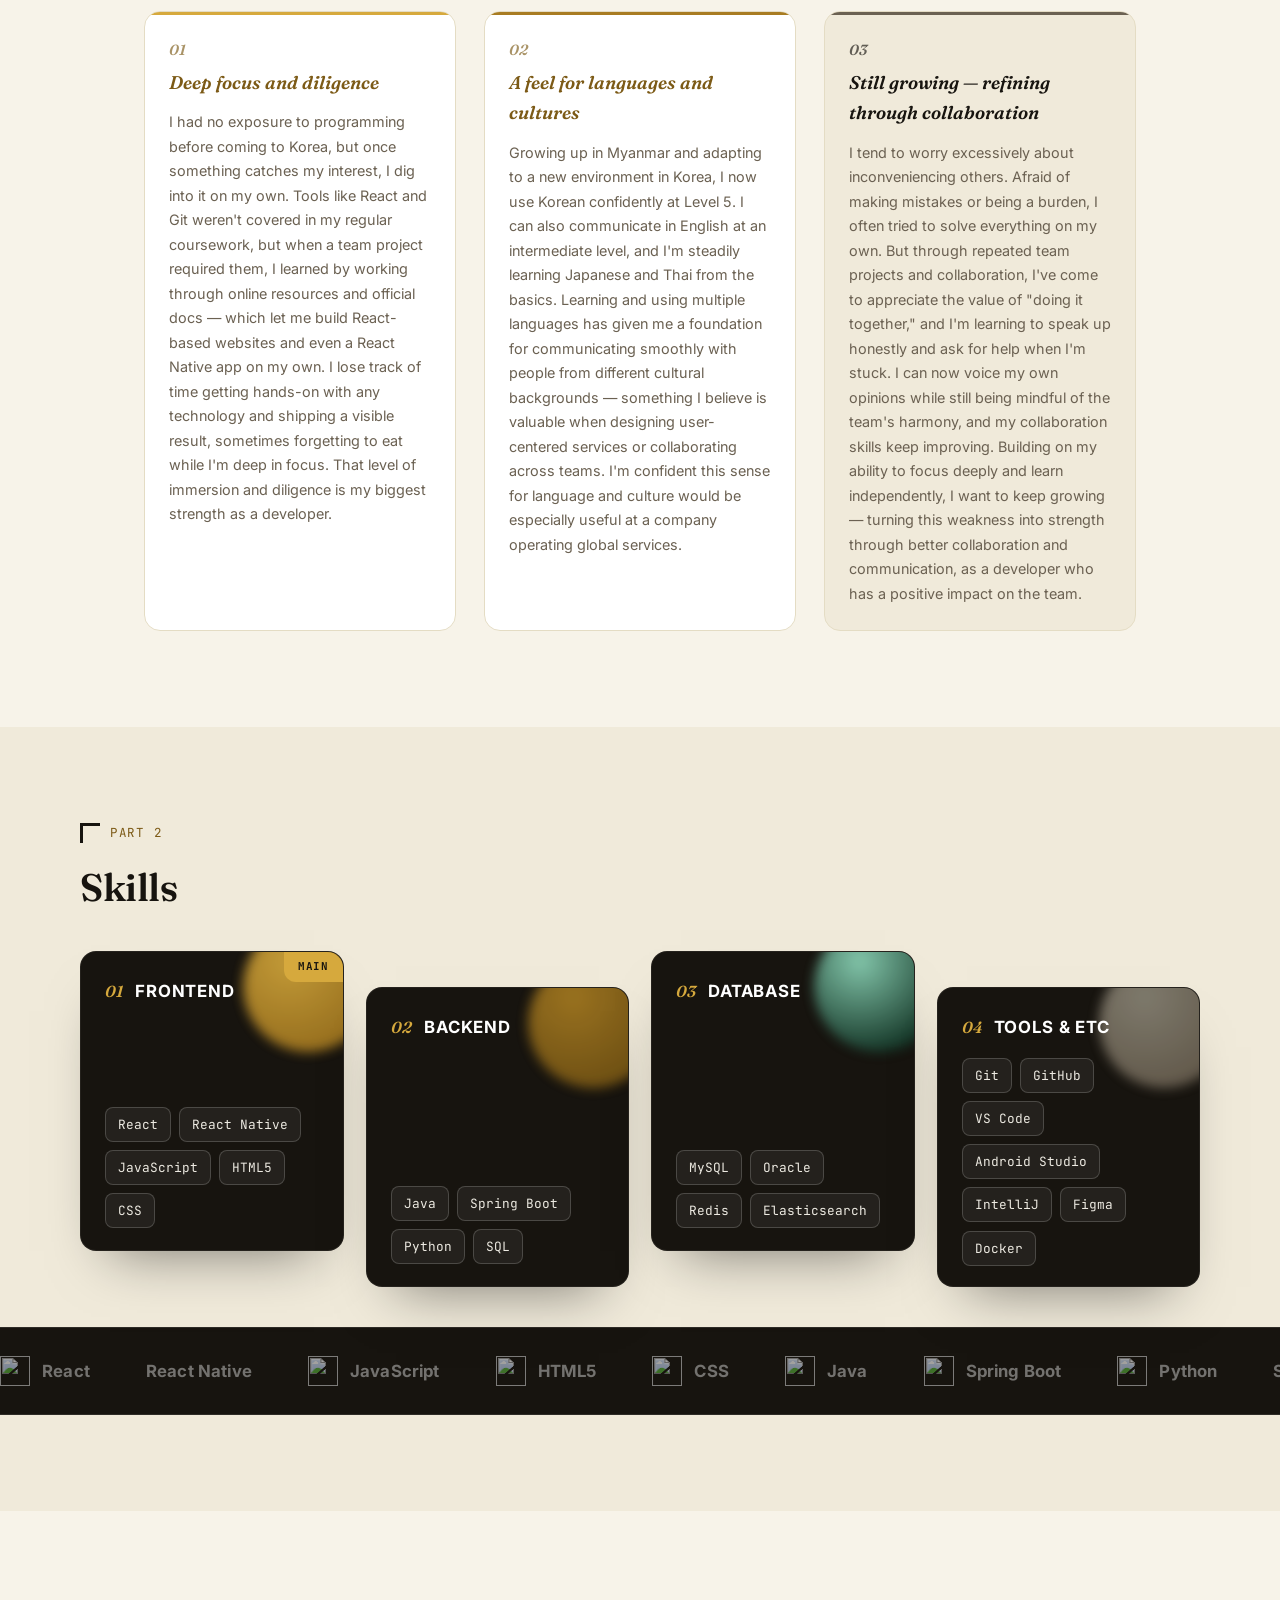
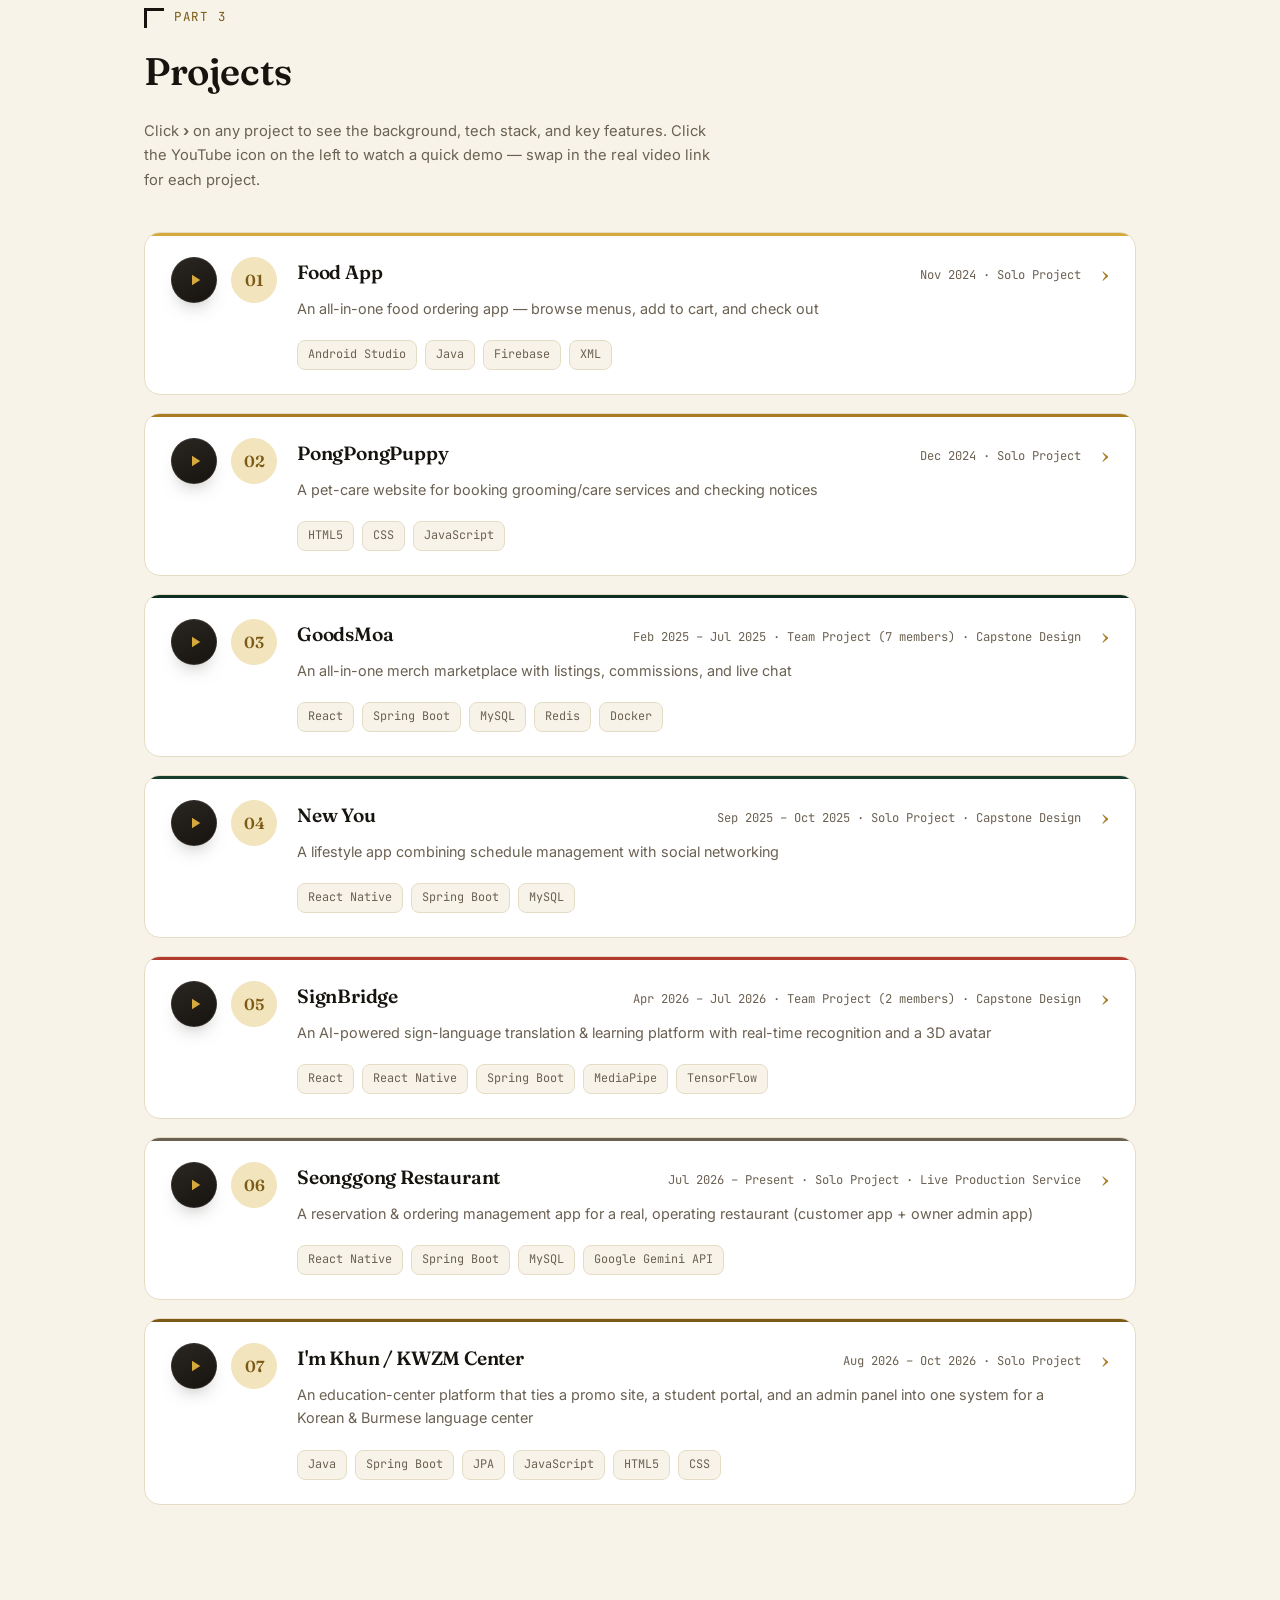
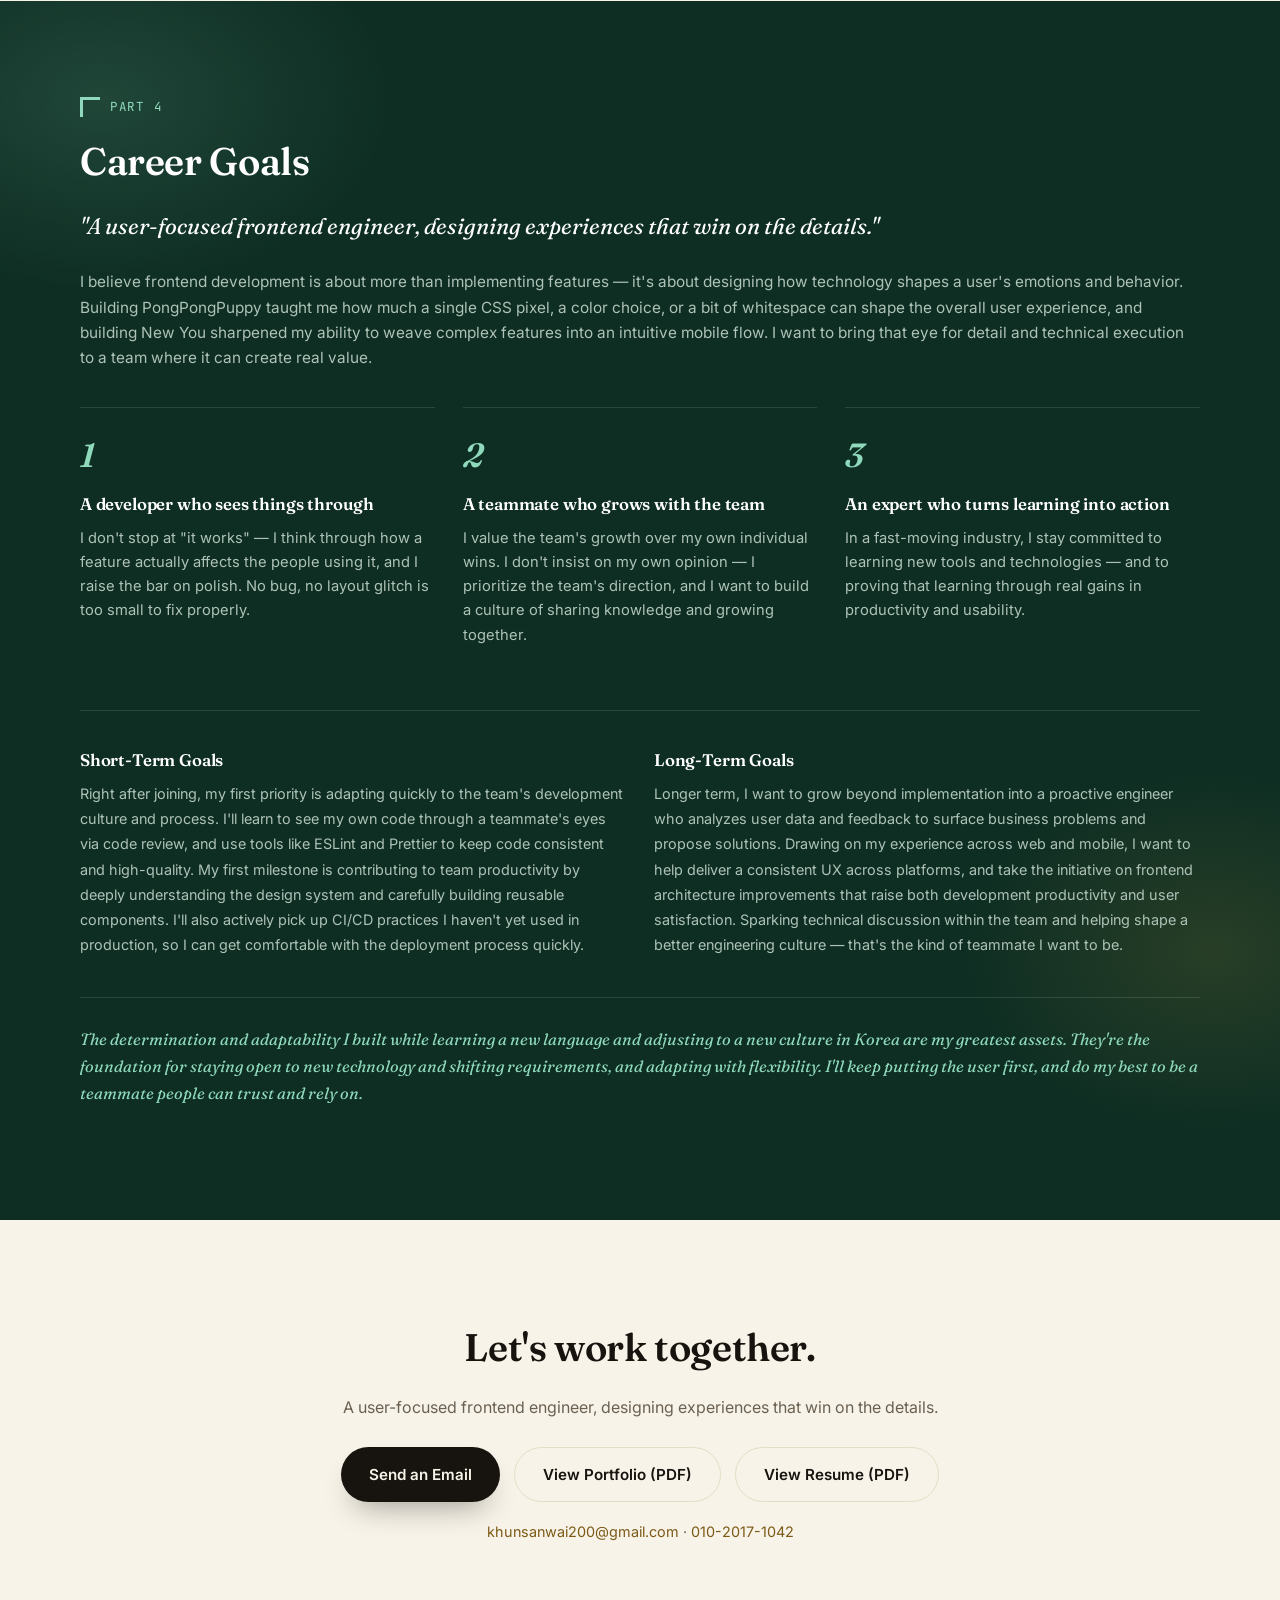
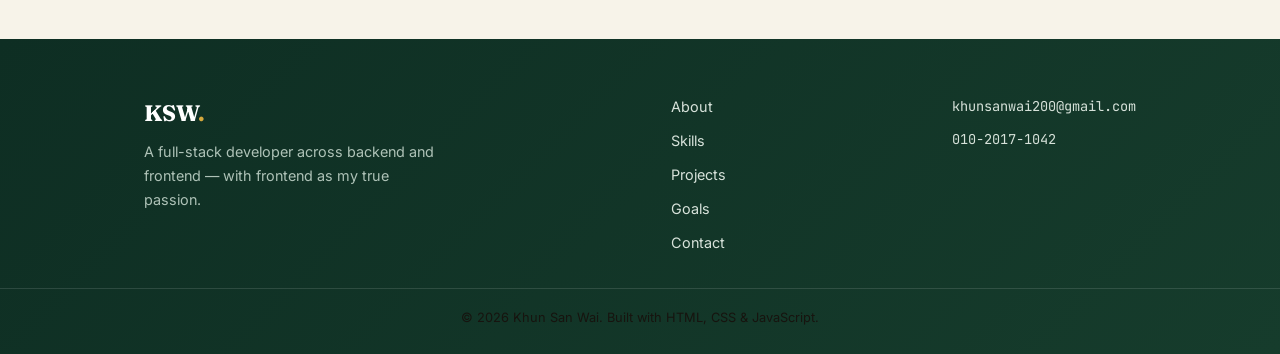
==== commit 9bfe31a0: "edit code" ====
--- a/en.html
+++ b/en.html
@@ -153,7 +153,7 @@
             <li><span>Date of Birth</span>Apr 10, 2000</li>
             <li><span>Address</span>Bukhyeon-dong, Buk-gu, Daegu, South Korea</li>
             <li><span>Phone</span><a href="tel:010-2017-1042">010-2017-1042</a></li>
-            <li><span>Education</span>Yeungjin College, Computer Information (expected Feb 2027)</li>
+            <li><span>Education</span>Yeungjin College, Computer Information, Dept. of Computer Information Engineering (expected Feb 2027)</li>
             <li><span>Email</span><a href="mailto:khunsanwai200@gmail.com">khunsanwai200@gmail.com</a></li>
           </ul>
         </div>
@@ -170,7 +170,7 @@
           I could shape visual elements and user interfaces directly.
         </p>
         <p>
-          At Yeungjin College, in the Software/AI &amp; Big Data track, I learned the fundamentals of web
+          At Yeungjin College, in the Department of AI Software, I learned the fundamentals of web
           development systematically. Everything felt unfamiliar and difficult at first, but I found real
           satisfaction in understanding HTML's structure and dressing it up with CSS. Using JavaScript and
           React to bring static pages to life — building dynamic, interactive UI myself — is what pulled
@@ -238,12 +238,12 @@
     <div class="edu reveal">
       <div class="edu__row">
         <span class="edu__period">Feb 2026 – Feb 2027</span>
-        <span class="edu__name">Yeungjin College · Computer Information (AI Big Data · Software) · Bachelor's</span>
+        <span class="edu__name">Yeungjin College · Computer Information · Dept. of Computer Information Engineering · Bachelor's</span>
         <span class="edu__tag edu__tag--now">Expected · In Progress</span>
       </div>
       <div class="edu__row">
         <span class="edu__period">Feb 2023 – Feb 2026</span>
-        <span class="edu__name">Yeungjin College · Computer Information (AI Big Data · Software)</span>
+        <span class="edu__name">Yeungjin College · Computer Information · Dept. of AI Software</span>
         <span class="edu__tag">Associate Degree</span>
       </div>
       <div class="edu__row">
@@ -881,6 +881,9 @@
       <!-- 07 I'm Khun / KWZM Center -->
       <article class="case reveal" data-case="7">
         <div class="case__head-row">
+          <a class="case__yt" href="https://youtu.be/miok0DNOQZI?si=Sc-oaa-TAsylc3ym" target="_blank" rel="noopener" aria-label="Watch I'm Khun / KWZM Center demo video">
+            <svg viewBox="0 0 24 24" aria-hidden="true"><path d="M8 5v14l11-7z"/></svg>
+          </a>
           <button class="case__head" aria-expanded="false" aria-controls="case-detail-7">
             <span class="case__index">07</span>
             <span class="case__title-group">
@@ -941,6 +944,12 @@
               way I learned the full-stack mindset that adding one screen means designing the entity, DTO,
               API, admin view, and notification together.</p>
             </div>
+            <div class="case__links">
+              <a href="https://youtu.be/miok0DNOQZI?si=Sc-oaa-TAsylc3ym" target="_blank" rel="noopener" class="case__link case__link--video">
+                <svg viewBox="0 0 24 24" aria-hidden="true"><path d="M8 5v14l11-7z"/></svg>
+                Watch demo video ↗
+              </a>
+            </div>
           </div>
         </div>
       </article>
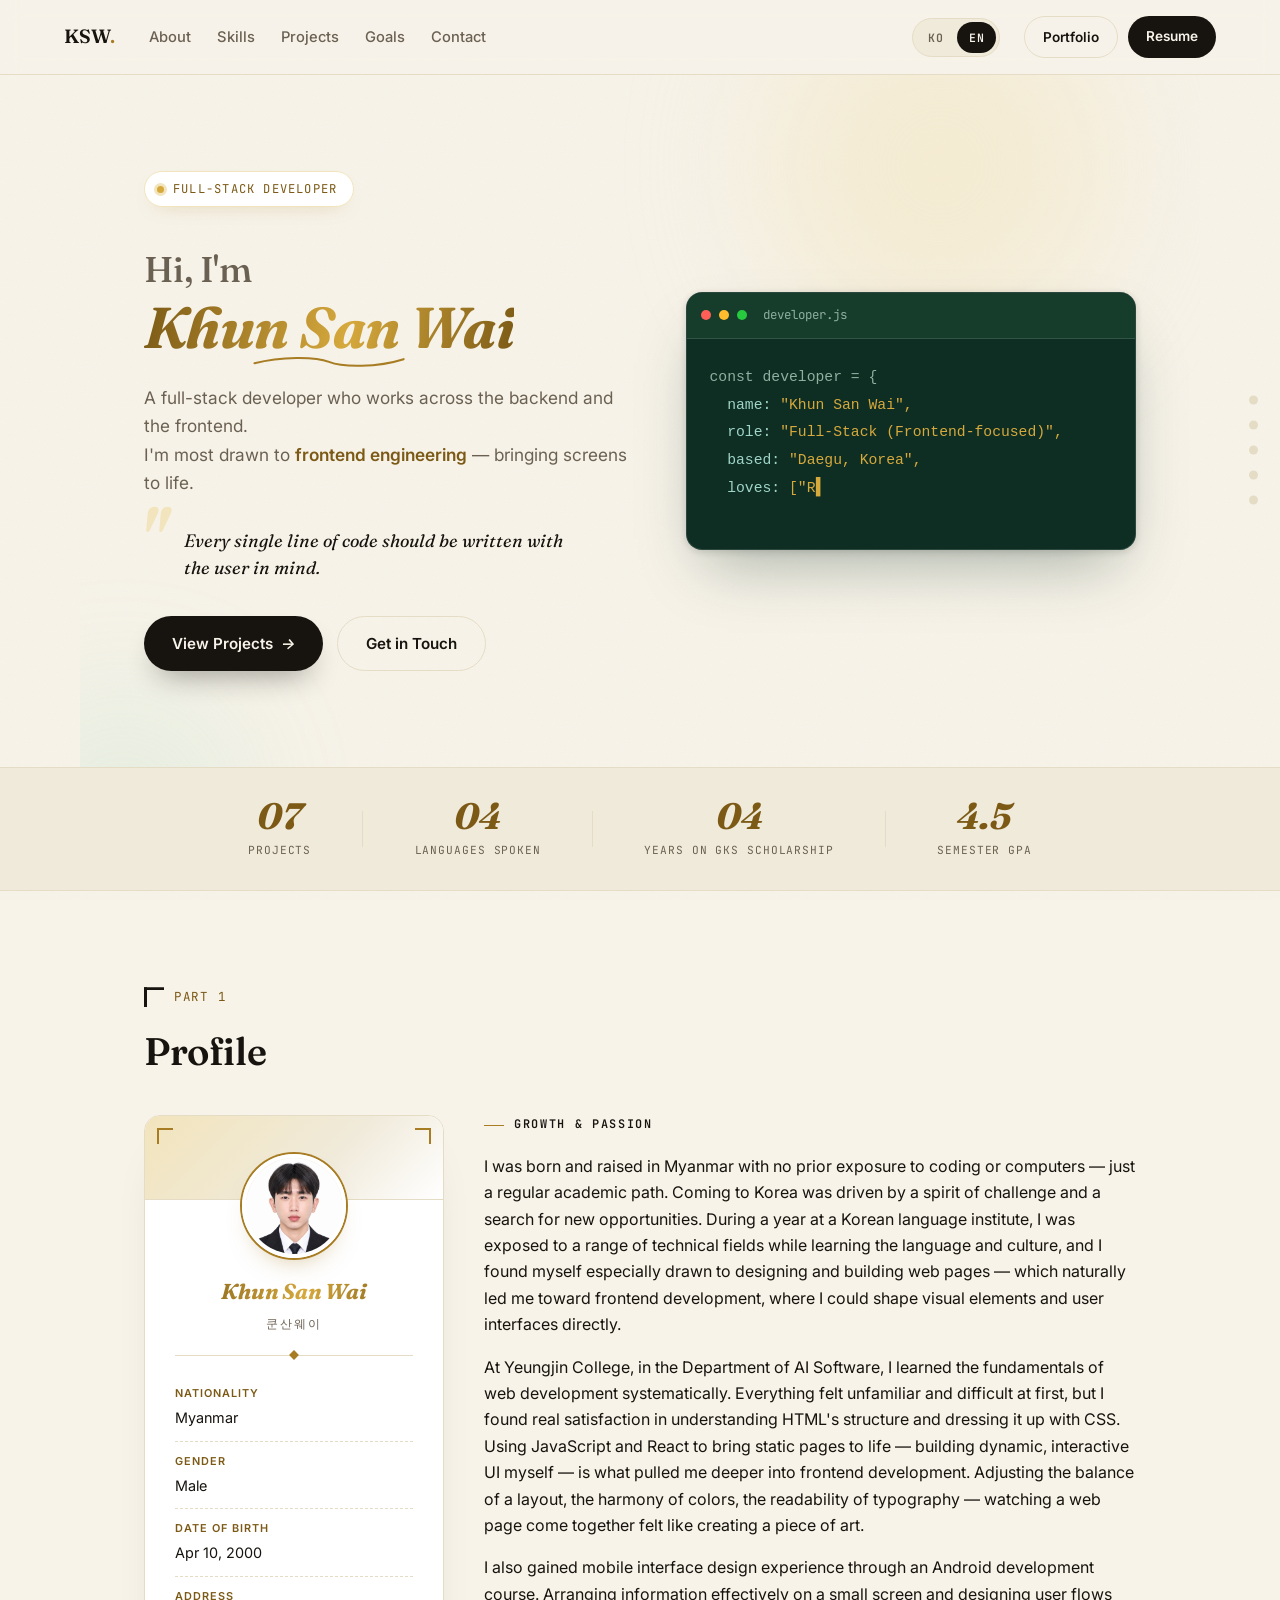
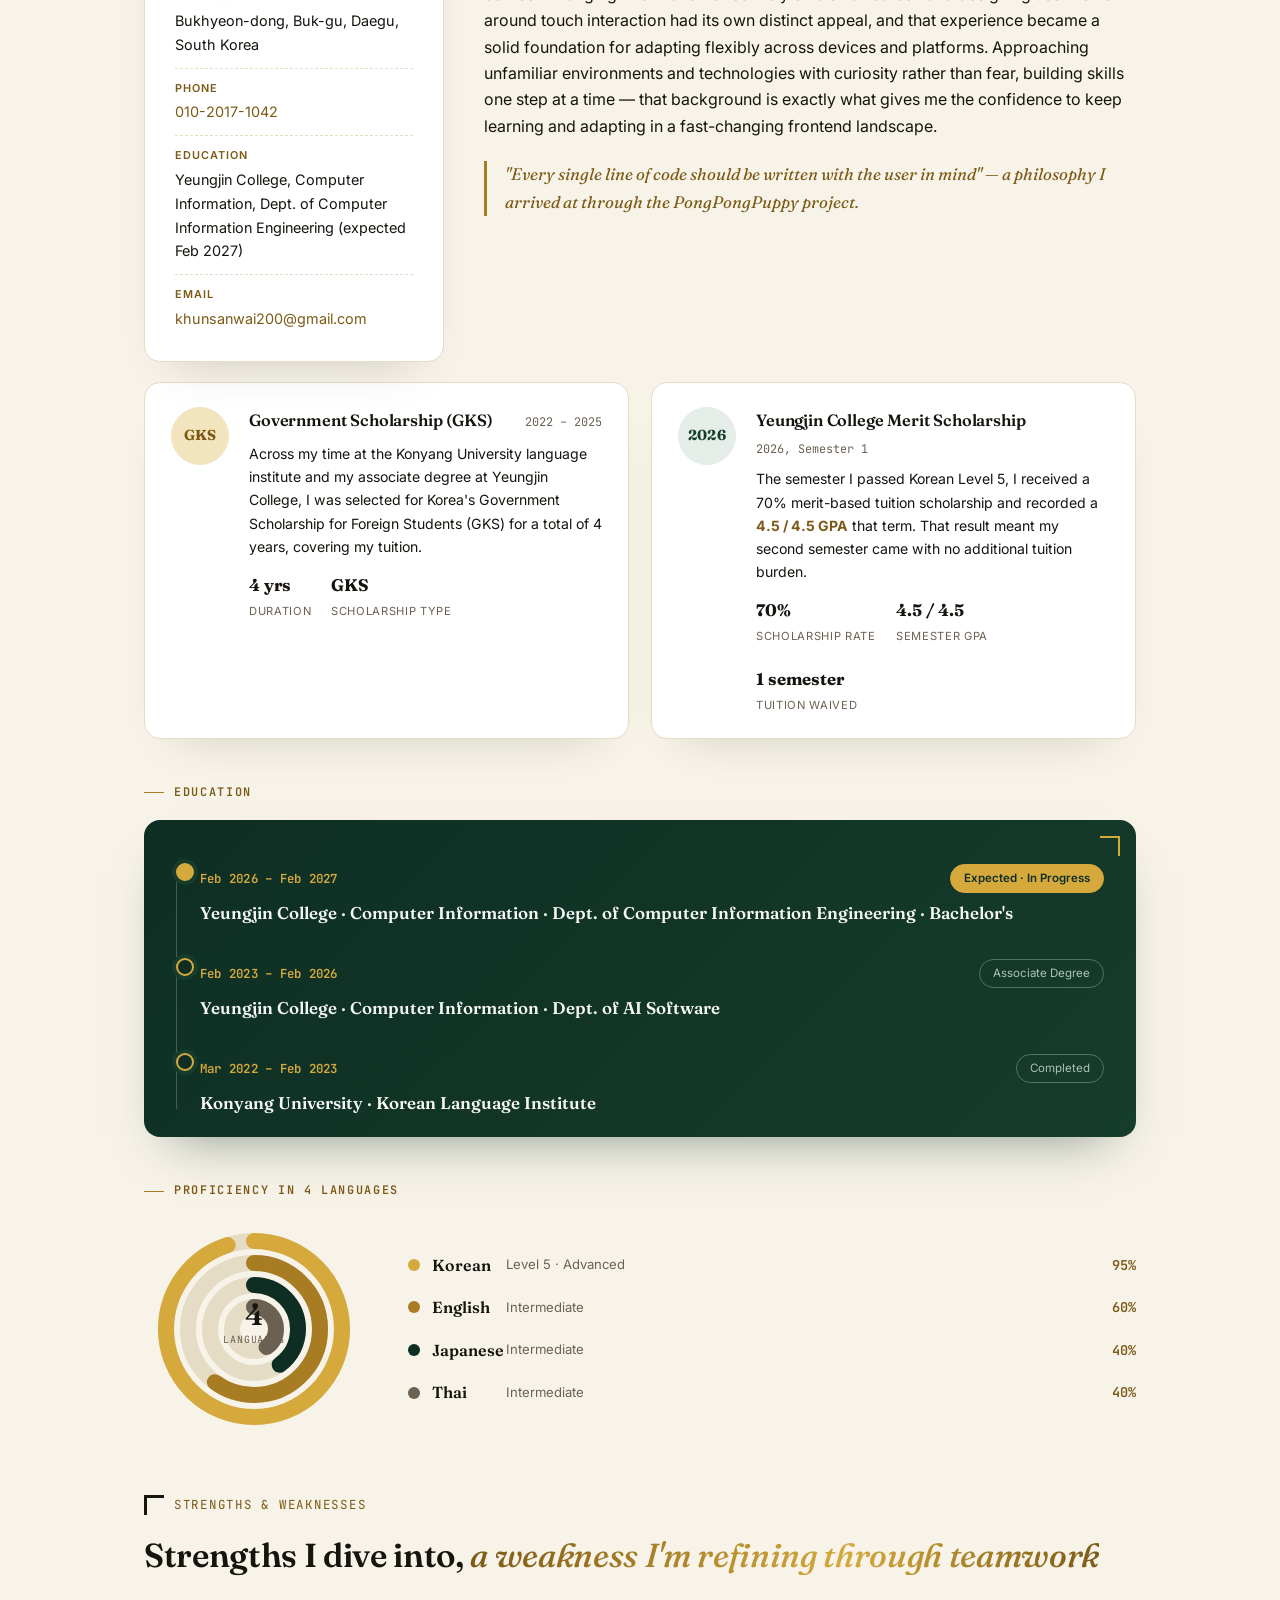
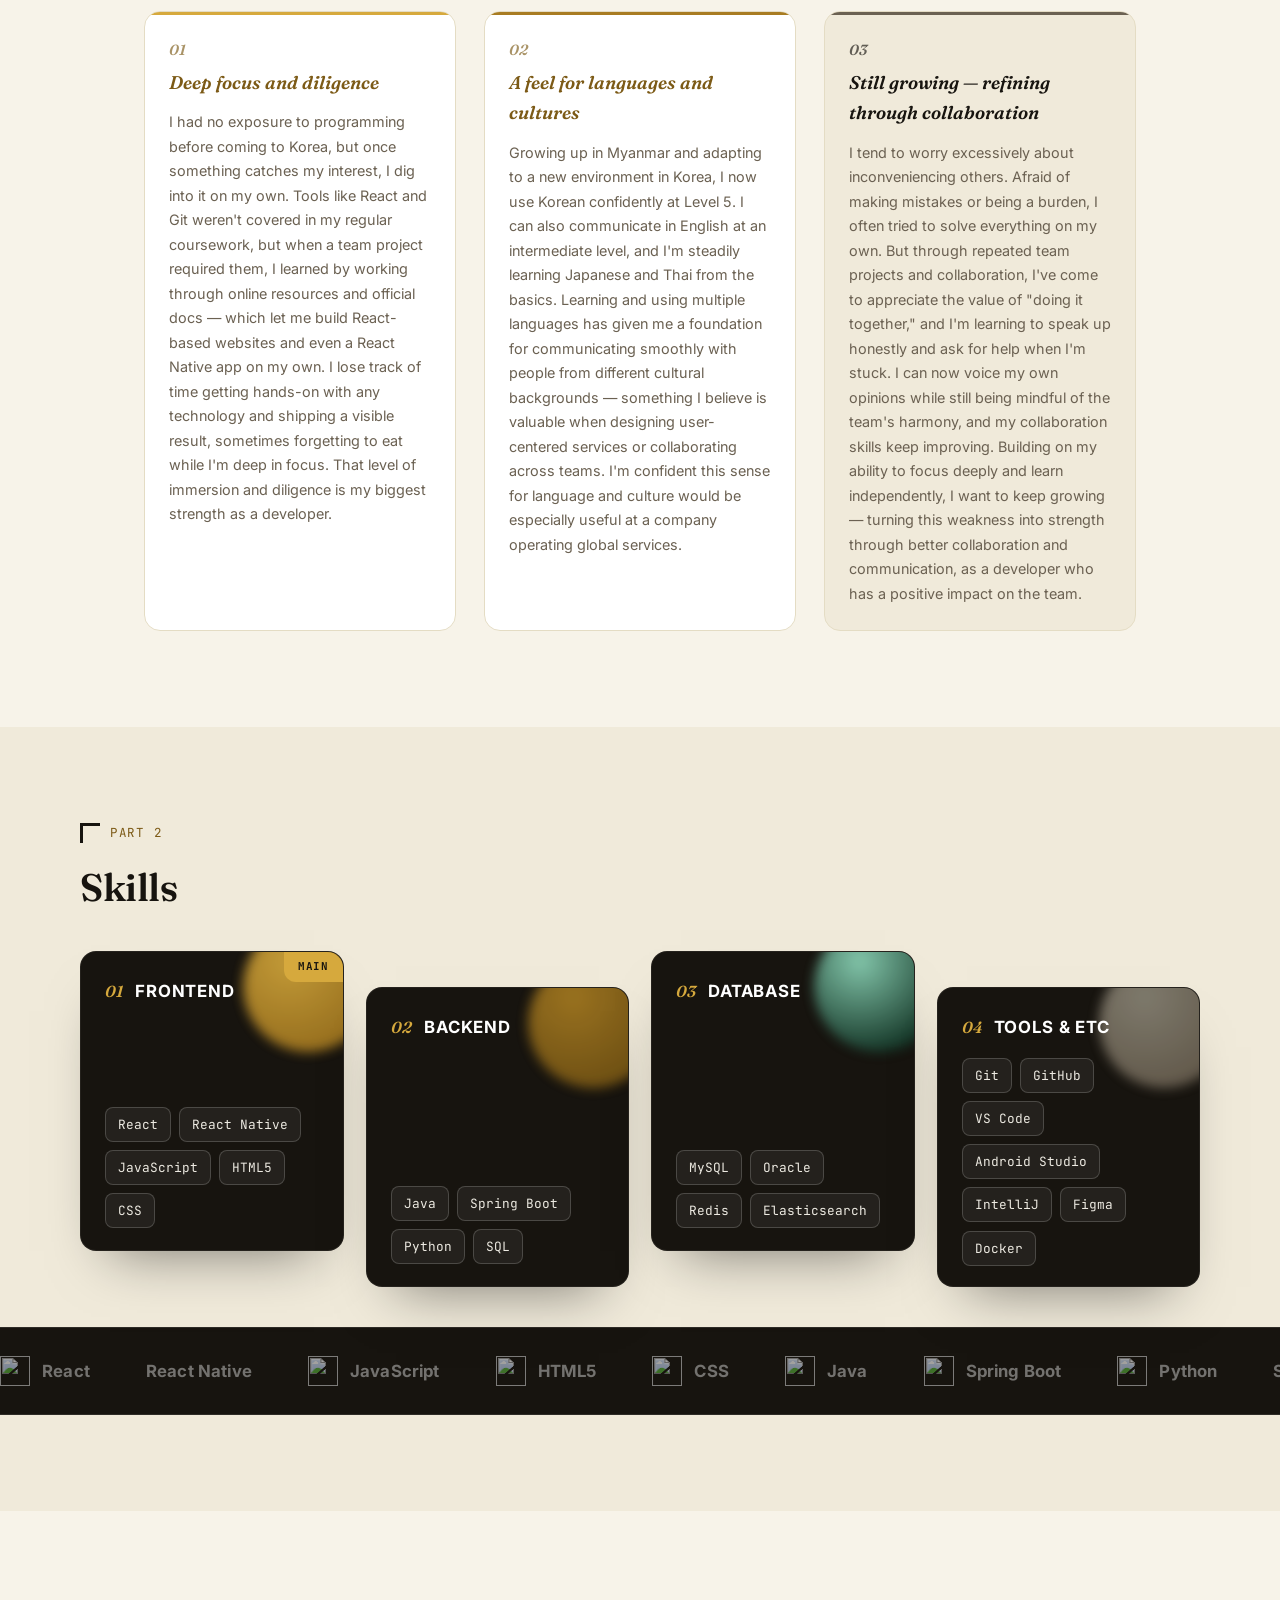
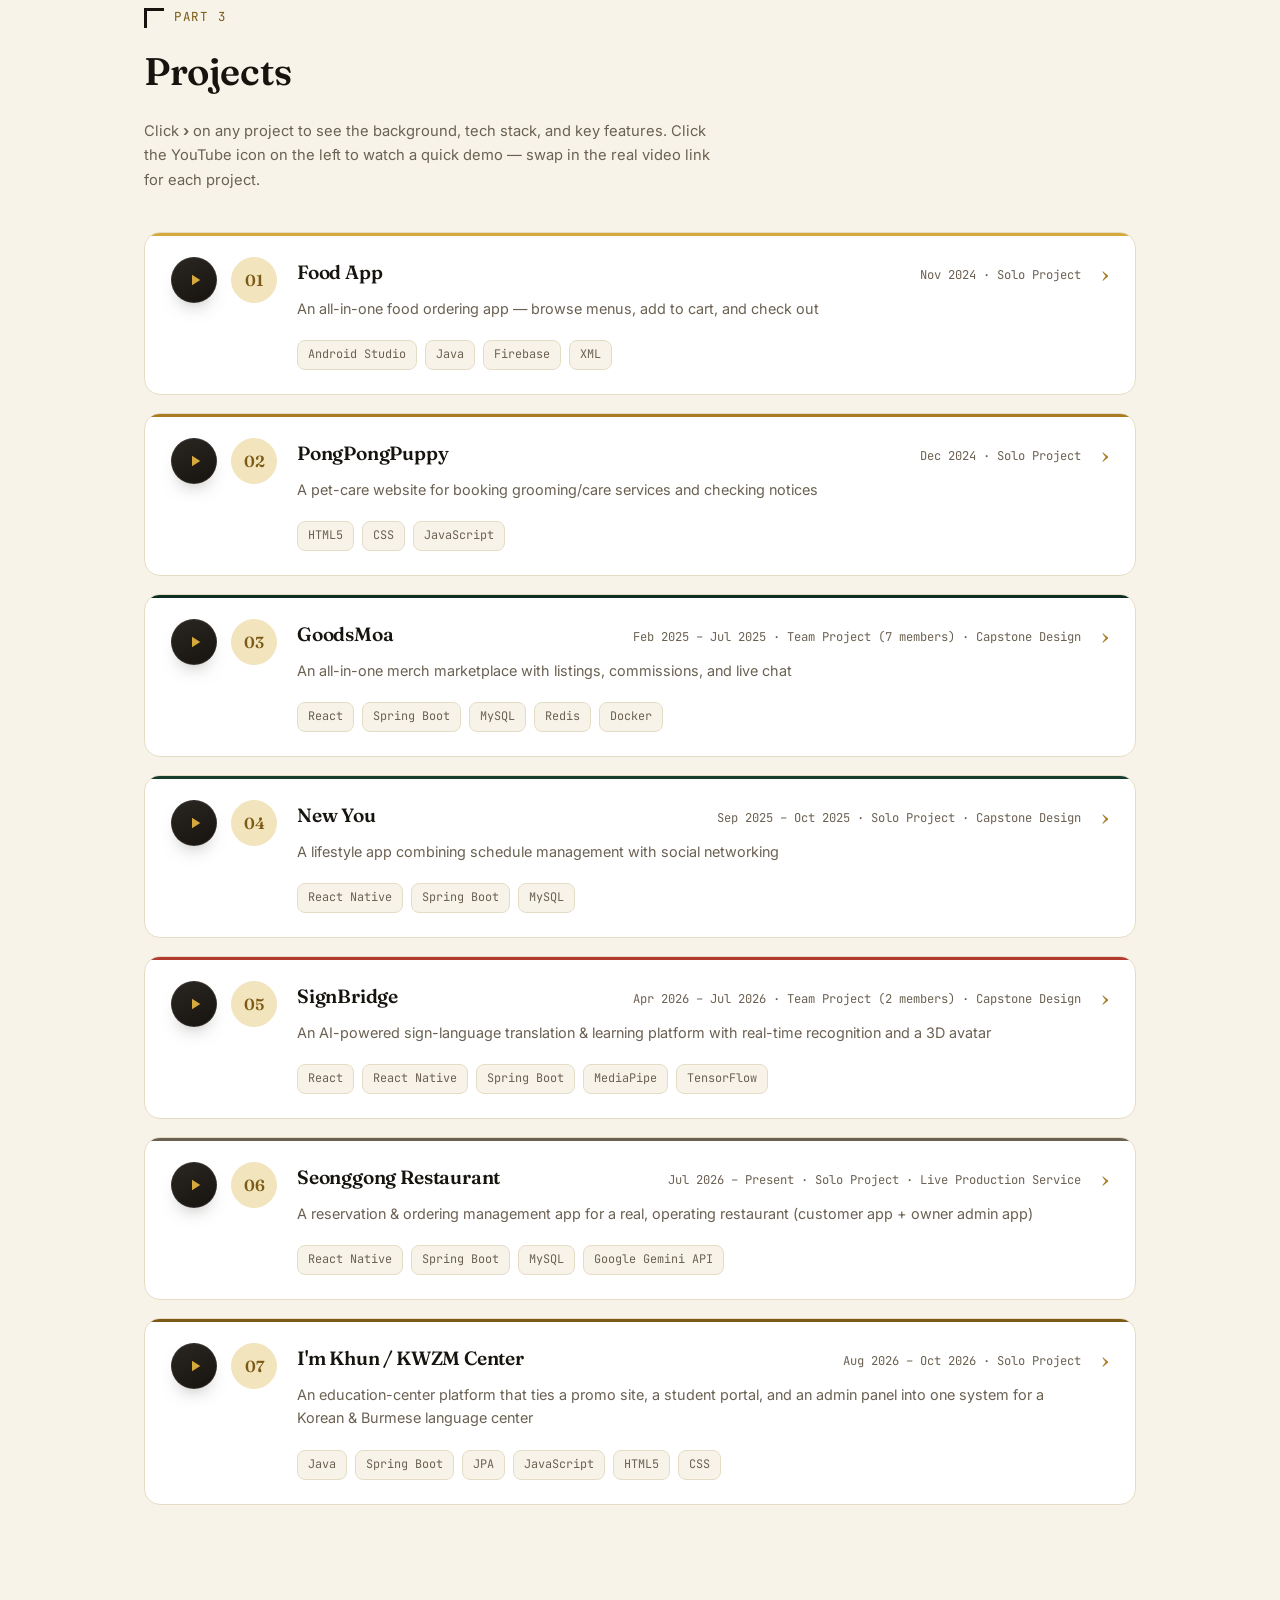
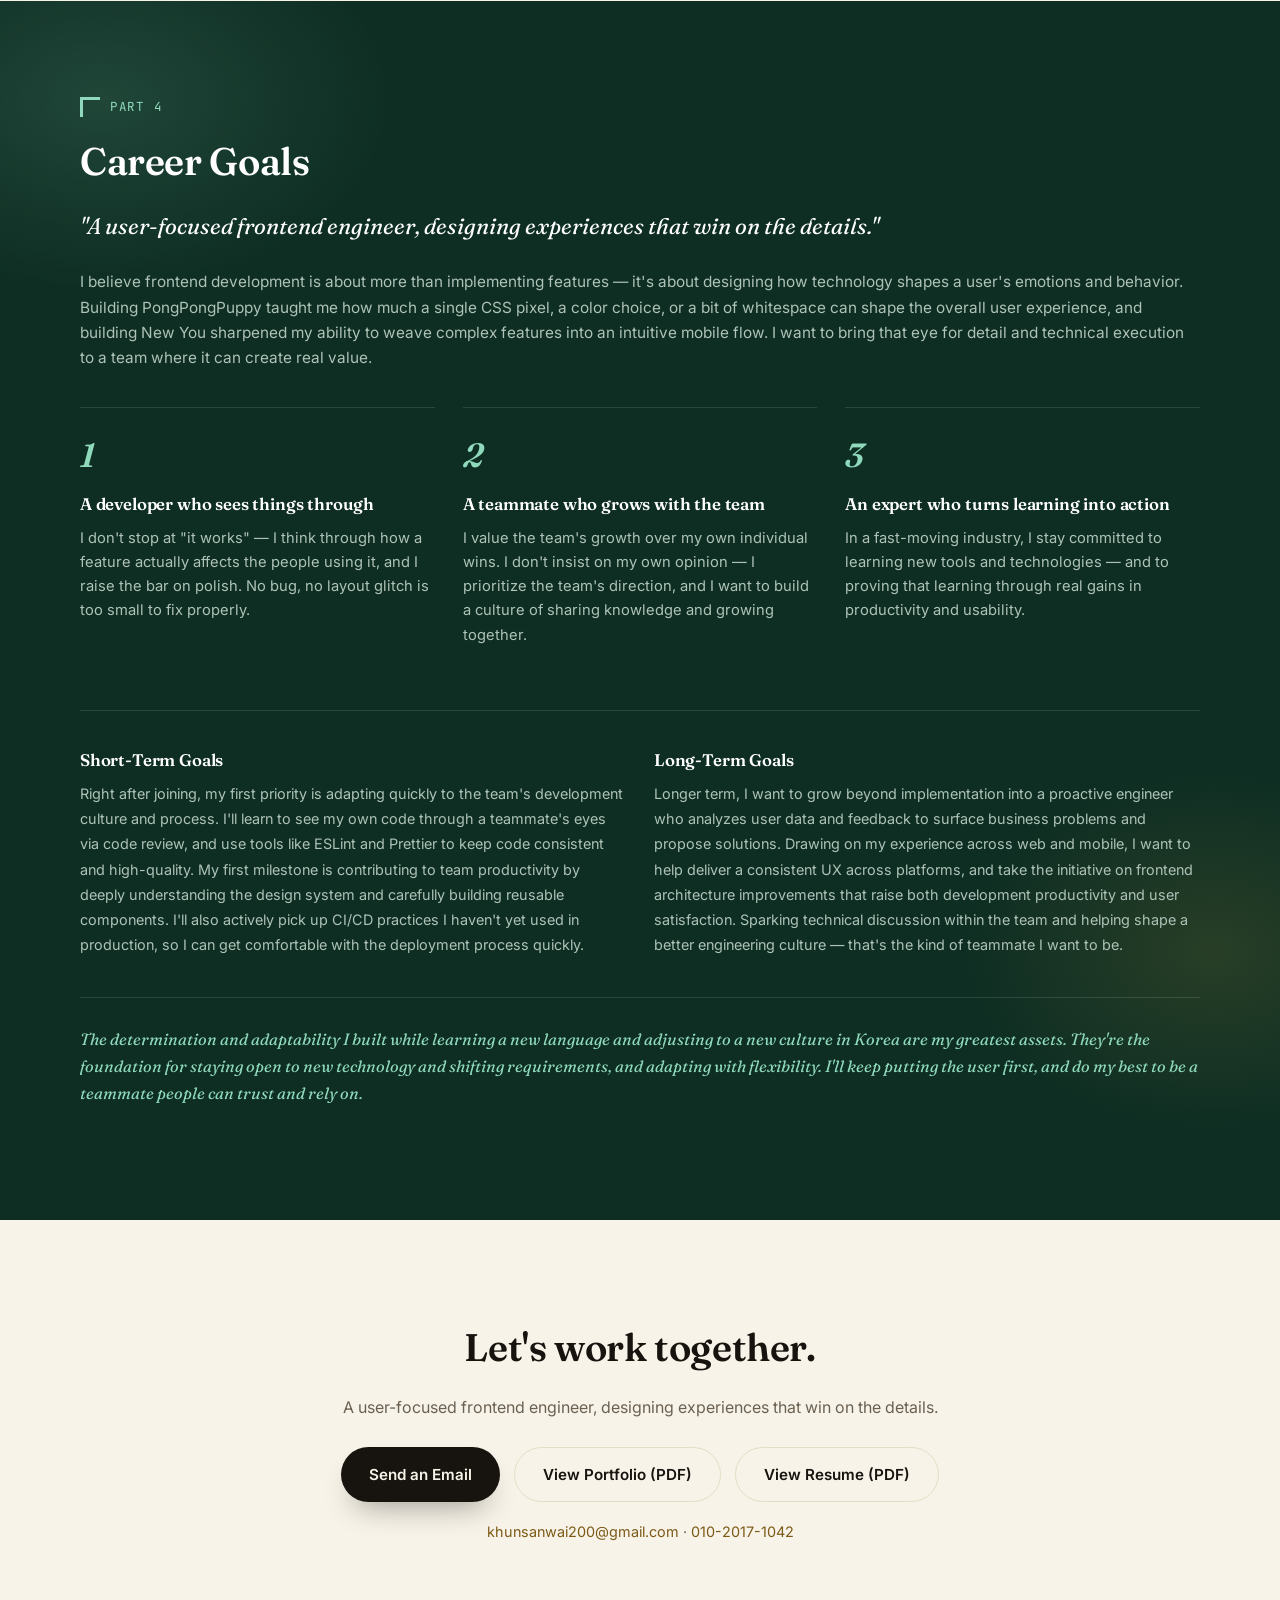
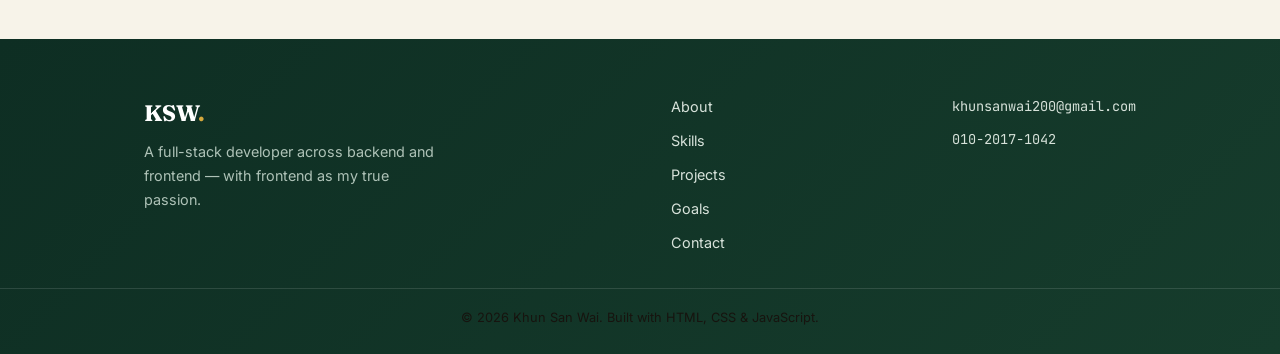
==== commit bad8767c: "add edit codes" ====
--- a/en.html
+++ b/en.html
@@ -40,8 +40,8 @@
     <a href="en.html" class="lang-switch__opt is-active">EN</a>
   </div>
   <div class="nav__downloads">
-    <a href="https://drive.google.com/file/d/1RkxG_004zXCR1A7PBx6ZnnCeV8jpIupQ/view?usp=sharing" target="_blank" rel="noopener" class="nav__cta nav__cta--secondary">Portfolio</a>
-    <a href="https://drive.google.com/file/d/1cTSasF3ILqGfxFXuauLrAv6VOeMzWsBf/view?usp=sharing" target="_blank" rel="noopener" class="nav__cta">Resume</a>
+    <a href="https://drive.google.com/file/d/1AdeTzkW2QejOJcT9q7C6H-MtuP8lKosy/view?usp=sharing" target="_blank" rel="noopener" class="nav__cta nav__cta--secondary">Portfolio</a>
+    <a href="https://drive.google.com/file/d/1AkX27PA3JZlkvIjHohgtLmXlTEWvf1Vx/view?usp=sharing" target="_blank" rel="noopener" class="nav__cta">Resume</a>
   </div>
   <button class="nav__burger" id="navBurger" aria-label="Open menu" aria-expanded="false">
     <span></span><span></span><span></span>
@@ -54,8 +54,8 @@
   <a href="#projects">Projects</a>
   <a href="#aspiration">Goals</a>
   <a href="#contact">Contact</a>
-  <a href="https://drive.google.com/file/d/1RkxG_004zXCR1A7PBx6ZnnCeV8jpIupQ/view?usp=sharing" target="_blank" rel="noopener" class="mobile-menu__cta">View Portfolio</a>
-  <a href="https://drive.google.com/file/d/1cTSasF3ILqGfxFXuauLrAv6VOeMzWsBf/view?usp=sharing" target="_blank" rel="noopener" class="mobile-menu__cta">View Resume</a>
+  <a href="https://drive.google.com/file/d/1AdeTzkW2QejOJcT9q7C6H-MtuP8lKosy/view?usp=sharing" target="_blank" rel="noopener" class="mobile-menu__cta">View Portfolio</a>
+  <a href="https://drive.google.com/file/d/1AkX27PA3JZlkvIjHohgtLmXlTEWvf1Vx/view?usp=sharing" target="_blank" rel="noopener" class="mobile-menu__cta">View Resume</a>
 </div>
 
 <nav class="scroll-dots" aria-label="Section shortcuts">
@@ -881,7 +881,7 @@
       <!-- 07 I'm Khun / KWZM Center -->
       <article class="case reveal" data-case="7">
         <div class="case__head-row">
-          <a class="case__yt" href="https://youtu.be/miok0DNOQZI?si=Sc-oaa-TAsylc3ym" target="_blank" rel="noopener" aria-label="Watch I'm Khun / KWZM Center demo video">
+          <a class="case__yt" href="https://youtu.be/izkacpE2nTo?si=HCTrY1pVpYZUu_fD" target="_blank" rel="noopener" aria-label="Watch I'm Khun / KWZM Center demo video">
             <svg viewBox="0 0 24 24" aria-hidden="true"><path d="M8 5v14l11-7z"/></svg>
           </a>
           <button class="case__head" aria-expanded="false" aria-controls="case-detail-7">
@@ -945,7 +945,7 @@
               API, admin view, and notification together.</p>
             </div>
             <div class="case__links">
-              <a href="https://youtu.be/miok0DNOQZI?si=Sc-oaa-TAsylc3ym" target="_blank" rel="noopener" class="case__link case__link--video">
+              <a href="https://youtu.be/izkacpE2nTo?si=HCTrY1pVpYZUu_fD" target="_blank" rel="noopener" class="case__link case__link--video">
                 <svg viewBox="0 0 24 24" aria-hidden="true"><path d="M8 5v14l11-7z"/></svg>
                 Watch demo video ↗
               </a>
@@ -1032,8 +1032,8 @@
       <p>A user-focused frontend engineer, designing experiences that win on the details.</p>
       <div class="contact__actions">
         <a href="mailto:khunsanwai200@gmail.com" class="btn btn--primary">Send an Email</a>
-        <a href="https://drive.google.com/file/d/1RkxG_004zXCR1A7PBx6ZnnCeV8jpIupQ/view?usp=sharing" target="_blank" rel="noopener" class="btn btn--ghost">View Portfolio (PDF)</a>
-        <a href="https://drive.google.com/file/d/1cTSasF3ILqGfxFXuauLrAv6VOeMzWsBf/view?usp=sharing" target="_blank" rel="noopener" class="btn btn--ghost">View Resume (PDF)</a>
+        <a href="https://drive.google.com/file/d/1AdeTzkW2QejOJcT9q7C6H-MtuP8lKosy/view?usp=sharing" target="_blank" rel="noopener" class="btn btn--ghost">View Portfolio (PDF)</a>
+        <a href="https://drive.google.com/file/d/1AkX27PA3JZlkvIjHohgtLmXlTEWvf1Vx/view?usp=sharing" target="_blank" rel="noopener" class="btn btn--ghost">View Resume (PDF)</a>
       </div>
       <div class="contact__links">
         <a href="mailto:khunsanwai200@gmail.com">khunsanwai200@gmail.com</a>
